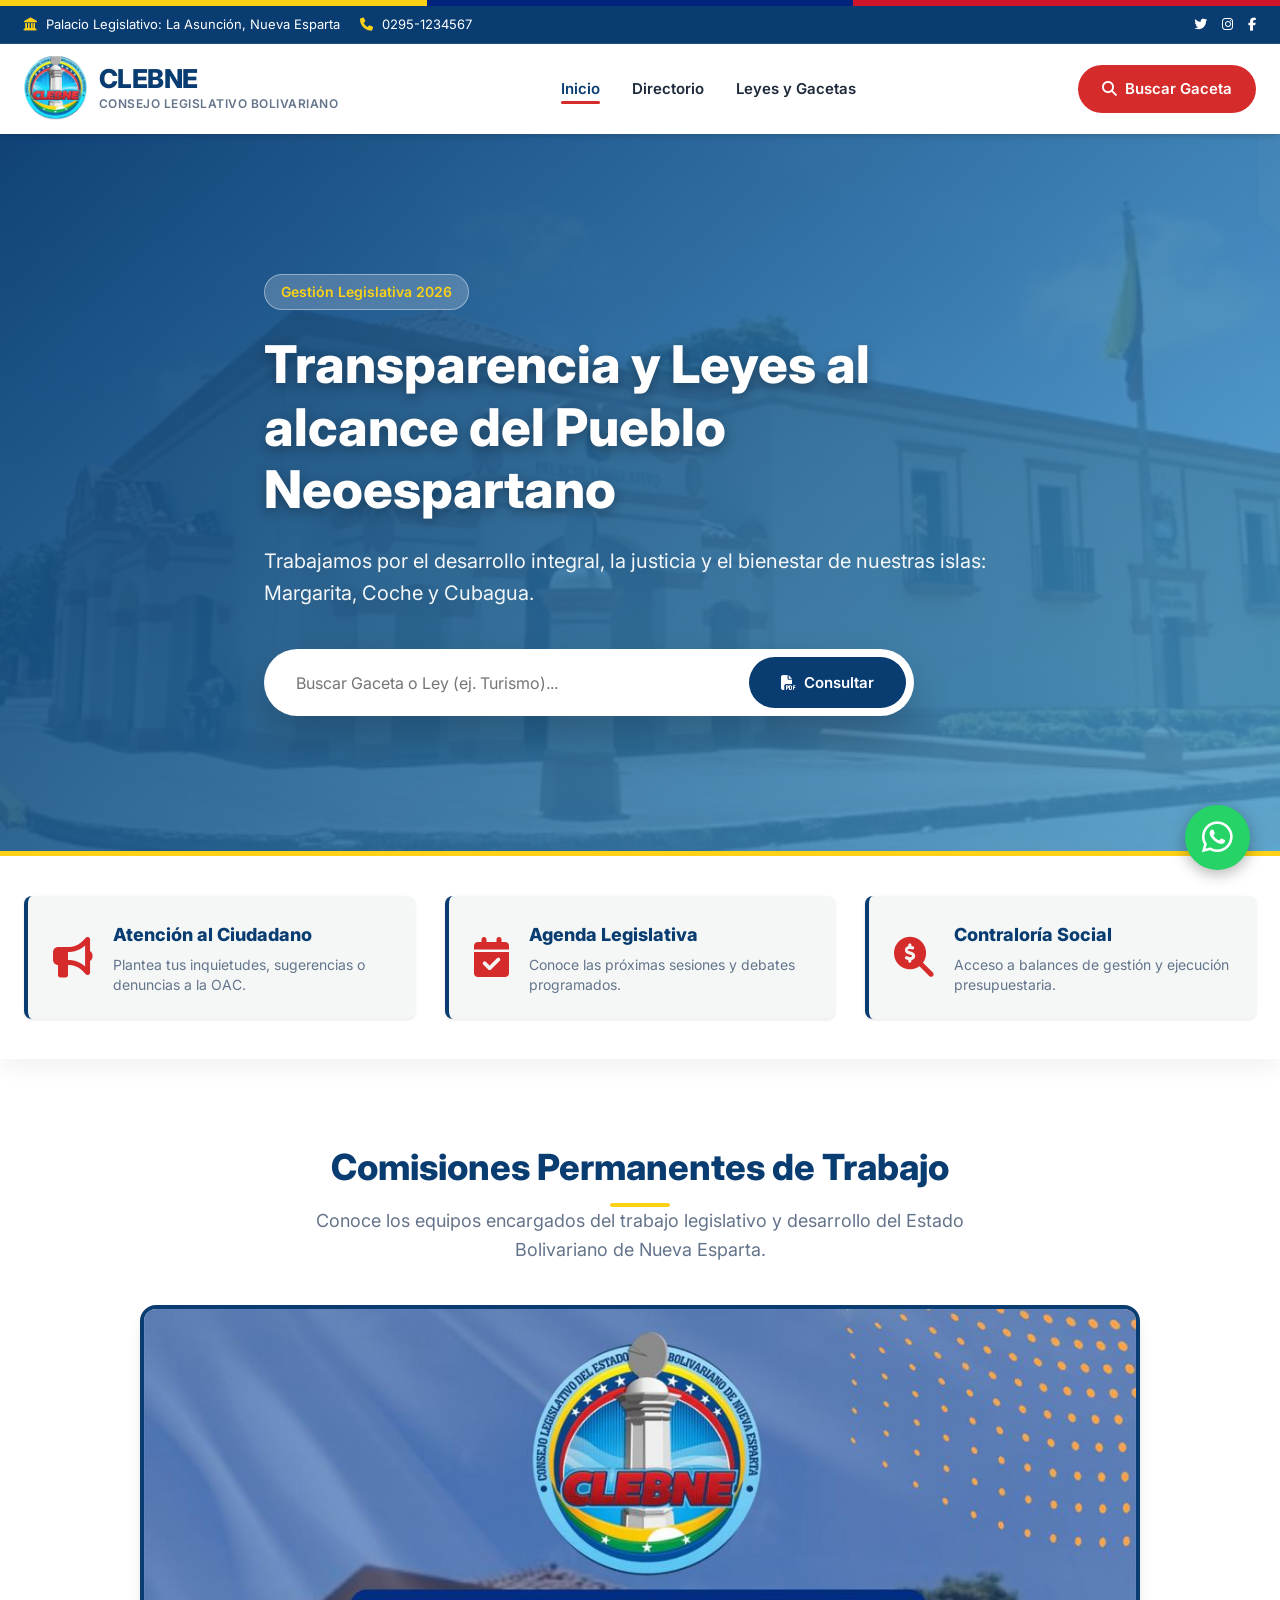
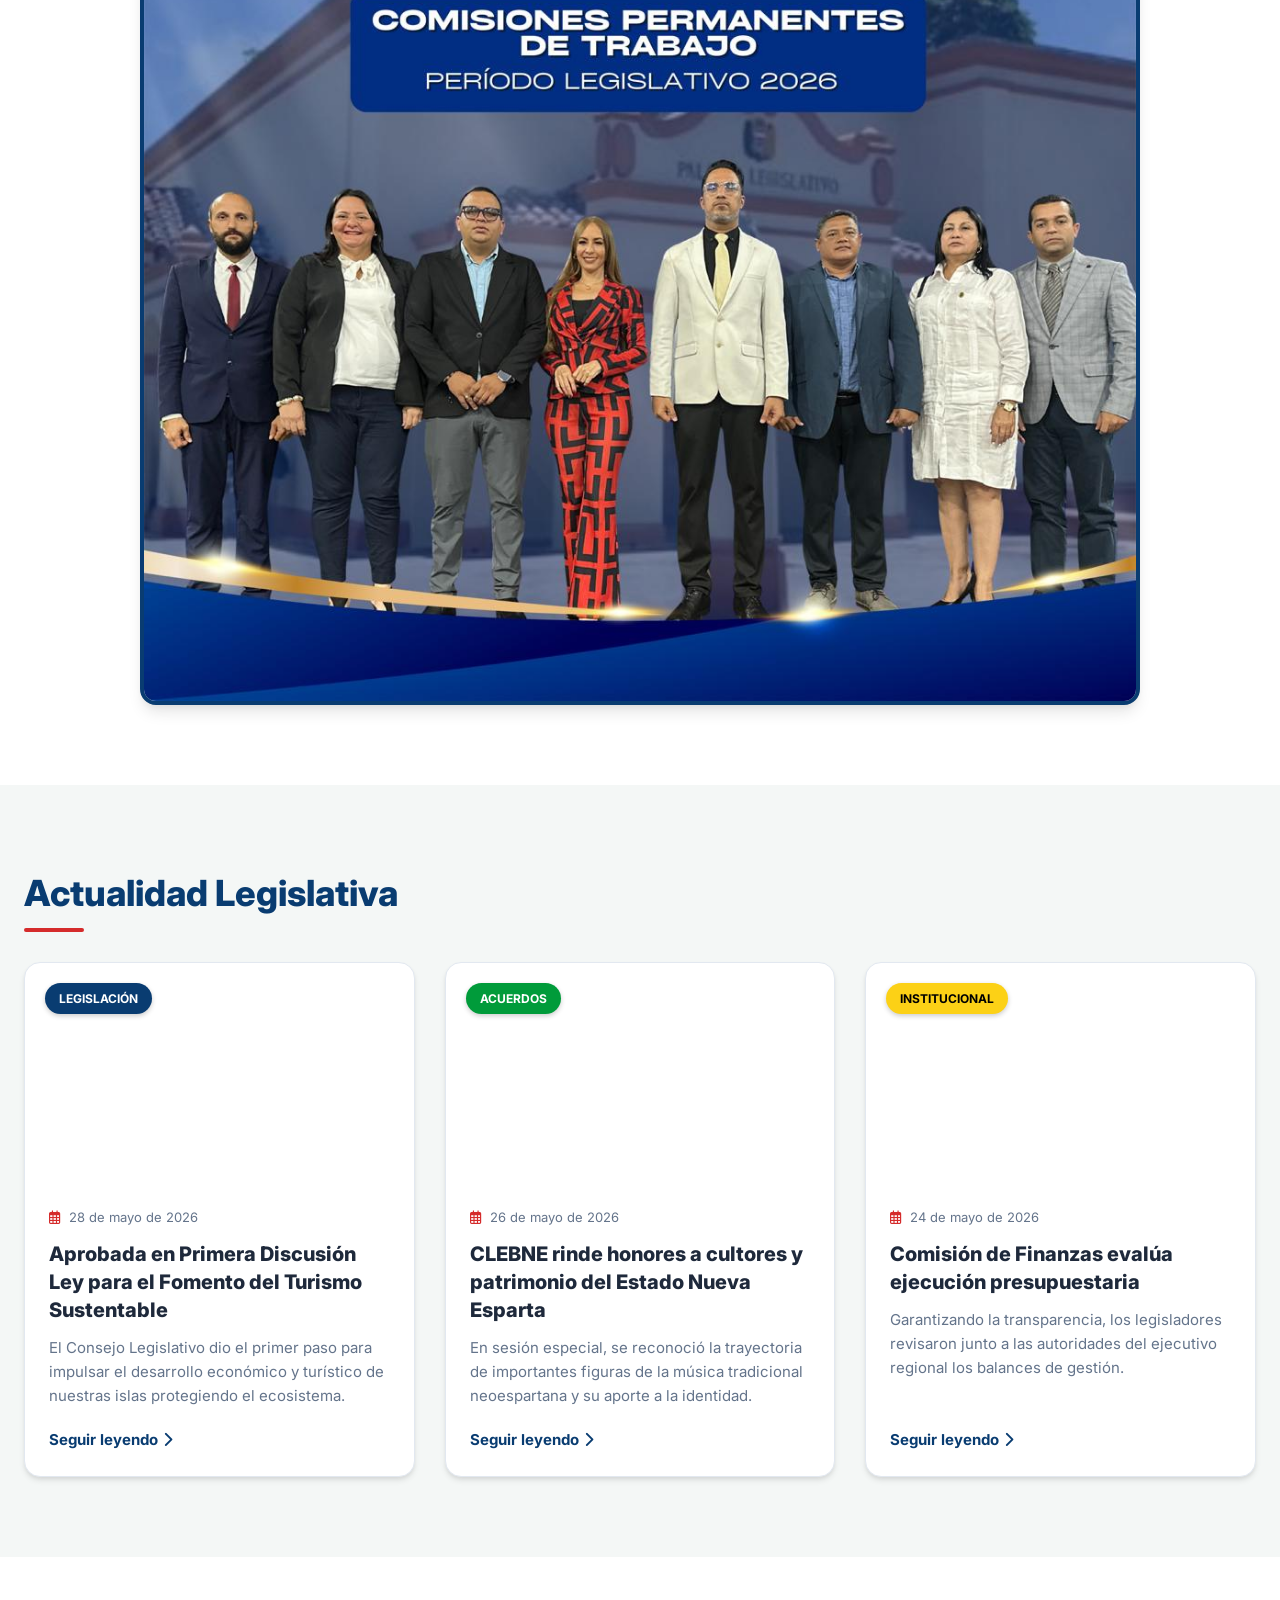
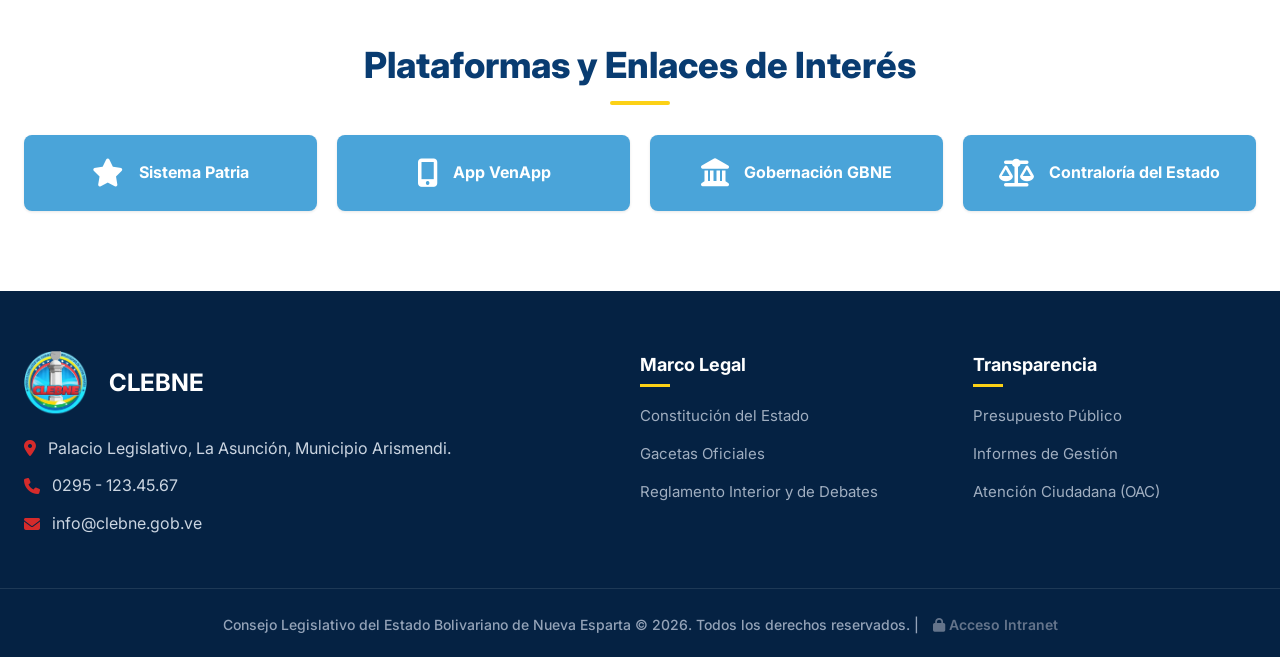
==== index.html @ ed2d4c7d "feat: add Vercel Analytics tracking script to all pages" ====
<!DOCTYPE html>
<html lang="es">
<head>
    <meta charset="UTF-8">
    <meta name="viewport" content="width=device-width, initial-scale=1.0">
    <title>CLEBNE - Inicio</title>
    <!-- Open Graph / WhatsApp Preview -->
    <meta property="og:type" content="website">
    <meta property="og:title" content="CLEBNE - Consejo Legislativo Bolivariano de Nueva Esparta">
    <meta property="og:description" content="Transparencia y Leyes al alcance del Pueblo Neoespartano. Trabajamos por el desarrollo integral, la justicia y el bienestar de nuestras islas.">
    <meta property="og:image" content="https://raw.githubusercontent.com/Fr4nc1scoar/propuesta-web-clebne/master/Clebne_2024.jpeg">
    <meta property="og:url" content="https://propuesta-web-clebne.vercel.app/">
    <link rel="stylesheet" href="styles.css">
    <link href="https://fonts.googleapis.com/css2?family=Inter:wght@300;400;500;600;700;800&display=swap" rel="stylesheet">
    <link rel="stylesheet" href="https://cdnjs.cloudflare.com/ajax/libs/font-awesome/6.4.0/css/all.min.css">
    
    <!-- Vercel Web Analytics -->
    <script>
        window.va = window.va || function () { (window.vaq = window.vaq || []).push(arguments); };
    </script>
    <script defer src="/_vercel/insights/script.js"></script>
</head>
<body>
    <!-- Franja Tricolor (Estilo Estatal) -->
    <div class="franja-patria">
        <div class="amarillo"></div>
        <div class="azul"></div>
        <div class="rojo"></div>
    </div>
    
    <!-- Top Bar -->
    <div class="top-bar">
        <div class="container top-bar-content">
            <div class="contact-info">
                <span><i class="fas fa-landmark"></i> Palacio Legislativo: La Asunción, Nueva Esparta</span>
                <span><i class="fas fa-phone"></i> 0295-1234567</span>
            </div>
            <div class="social-links">
                <a href="#"><i class="fab fa-twitter"></i></a>
                <a href="#"><i class="fab fa-instagram"></i></a>
                <a href="#"><i class="fab fa-facebook-f"></i></a>
            </div>
        </div>
    </div>

    <!-- Navbar -->
    <header class="navbar">
        <div class="container nav-container">
            <a href="index.html" class="logo">
                <!-- Se asume que guardaste el logo como logo.png en esta carpeta -->
                <img src="Logo.png" alt="Logo CLEBNE" class="logo-img" onerror="this.src='https://via.placeholder.com/65x65?text=Logo';">
                <div class="logo-text">
                    <span class="title">CLEBNE</span>
                    <span class="subtitle">Consejo Legislativo Bolivariano</span>
                </div>
            </a>
            <div class="menu-toggle" onclick="document.querySelector('.nav-links').classList.toggle('active')">
                <i class="fas fa-bars"></i>
            </div>
            <nav>
                <ul class="nav-links">
                    <li><a href="index.html" class="active">Inicio</a></li>
                    <li><a href="directorio.html">Directorio</a></li>
                    <li><a href="gacetas.html">Leyes y Gacetas</a></li>
                </ul>
            </nav>
            <a href="gacetas.html" class="btn btn-primary btn-nav"><i class="fas fa-search"></i> Buscar Gaceta</a>
        </div>
    </header>

    <main>
        <!-- Hero Section con la imagen de fondo -->
        <section class="hero" style="background-image: url('Clebne_2024.jpeg');">
            <div class="hero-overlay"></div>
            <div class="container hero-content">
                <span class="badge">Gestión Legislativa 2026</span>
                <h1>Transparencia y Leyes al alcance del Pueblo Neoespartano</h1>
                <p>Trabajamos por el desarrollo integral, la justicia y el bienestar de nuestras islas: Margarita, Coche y Cubagua.</p>
                <div class="search-box">
                    <input type="text" id="heroSearch" placeholder="Buscar Gaceta o Ley (ej. Turismo)..." onkeypress="if(event.key === 'Enter') document.getElementById('btnSearch').click();">
                    <button id="btnSearch" class="btn btn-search" onclick="window.location.href='gacetas.html?q=' + encodeURIComponent(document.getElementById('heroSearch').value);"><i class="fas fa-file-pdf"></i> Consultar</button>
                </div>
            </div>
        </section>

        <!-- Sección de Participación (Reemplazo de estadísticas) -->
        <section class="participacion-section">
            <div class="container participacion-grid">
                <a href="#" class="part-card">
                    <div class="part-icon"><i class="fas fa-bullhorn"></i></div>
                    <div class="part-info">
                        <h3>Atención al Ciudadano</h3>
                        <p>Plantea tus inquietudes, sugerencias o denuncias a la OAC.</p>
                    </div>
                </a>
                <a href="#" class="part-card">
                    <div class="part-icon"><i class="fas fa-calendar-check"></i></div>
                    <div class="part-info">
                        <h3>Agenda Legislativa</h3>
                        <p>Conoce las próximas sesiones y debates programados.</p>
                    </div>
                </a>
                <a href="#" class="part-card">
                    <div class="part-icon"><i class="fas fa-search-dollar"></i></div>
                    <div class="part-info">
                        <h3>Contraloría Social</h3>
                        <p>Acceso a balances de gestión y ejecución presupuestaria.</p>
                    </div>
                </a>
            </div>
        </section>

        <!-- Comisiones Permanentes -->
        <section class="comisiones-section">
            <div class="container">
                <div class="section-header center">
                    <h2 class="section-title">Comisiones Permanentes de Trabajo</h2>
                    <p class="section-subtitle">Conoce los equipos encargados del trabajo legislativo y desarrollo del Estado Bolivariano de Nueva Esparta.</p>
                </div>
                <div class="comisiones-image-container">
                    <img src="comisiones.jpg" alt="Comisiones Permanentes de Trabajo" class="comisiones-img" onerror="this.style.display='none'; this.parentElement.innerHTML='<div style=\'padding: 80px 20px; color: #64748b; font-weight: 600; font-size: 18px;\'><i class=\'fas fa-image fa-3x\' style=\'margin-bottom: 15px; color: #cbd5e1;\'></i><br>Por favor, guarda la imagen de las comisiones como \'comisiones.jpg\' en esta carpeta para que aparezca aquí.</div>';">
                </div>
            </div>
        </section>

        <!-- Últimas Noticias Section -->
        <section class="noticias-section">
            <div class="container">
                <div class="section-header">
                    <h2 class="section-title">Actualidad Legislativa</h2>
                </div>
                <div class="news-grid">
                    <article class="news-card">
                        <div class="news-img" style="background-image: url('https://images.unsplash.com/photo-1577495508048-b635879837f1?auto=format&fit=crop&w=600&q=80');">
                            <span class="news-category">Legislación</span>
                        </div>
                        <div class="news-content">
                            <div class="news-meta">
                                <span><i class="far fa-calendar-alt"></i> 28 de mayo de 2026</span>
                            </div>
                            <h3>Aprobada en Primera Discusión Ley para el Fomento del Turismo Sustentable</h3>
                            <p>El Consejo Legislativo dio el primer paso para impulsar el desarrollo económico y turístico de nuestras islas protegiendo el ecosistema.</p>
                            <a href="#" class="read-more">Seguir leyendo <i class="fas fa-chevron-right"></i></a>
                        </div>
                    </article>
                    <article class="news-card">
                        <div class="news-img" style="background-image: url('https://images.unsplash.com/photo-1521791136064-7986c2920216?auto=format&fit=crop&w=600&q=80');">
                            <span class="news-category" style="background-color: var(--accent-green);">Acuerdos</span>
                        </div>
                        <div class="news-content">
                            <div class="news-meta">
                                <span><i class="far fa-calendar-alt"></i> 26 de mayo de 2026</span>
                            </div>
                            <h3>CLEBNE rinde honores a cultores y patrimonio del Estado Nueva Esparta</h3>
                            <p>En sesión especial, se reconoció la trayectoria de importantes figuras de la música tradicional neoespartana y su aporte a la identidad.</p>
                            <a href="#" class="read-more">Seguir leyendo <i class="fas fa-chevron-right"></i></a>
                        </div>
                    </article>
                    <article class="news-card">
                        <div class="news-img" style="background-image: url('https://images.unsplash.com/photo-1555848962-6e79363ec58f?auto=format&fit=crop&w=600&q=80');">
                            <span class="news-category" style="background-color: var(--accent-yellow); color: #000;">Institucional</span>
                        </div>
                        <div class="news-content">
                            <div class="news-meta">
                                <span><i class="far fa-calendar-alt"></i> 24 de mayo de 2026</span>
                            </div>
                            <h3>Comisión de Finanzas evalúa ejecución presupuestaria</h3>
                            <p>Garantizando la transparencia, los legisladores revisaron junto a las autoridades del ejecutivo regional los balances de gestión.</p>
                            <a href="#" class="read-more">Seguir leyendo <i class="fas fa-chevron-right"></i></a>
                        </div>
                    </article>
                </div>
            </div>
        </section>

        <!-- Plataformas y Enlaces -->
        <section class="enlaces-section">
            <div class="container">
                <div class="section-header center">
                    <h2 class="section-title">Plataformas y Enlaces de Interés</h2>
                </div>
                <div class="enlaces-grid">
                    <a href="https://www.patria.org.ve/" target="_blank" class="enlace-card">
                        <i class="fas fa-star"></i>
                        <span>Sistema Patria</span>
                    </a>
                    <a href="https://venapp.com/" target="_blank" class="enlace-card">
                        <i class="fas fa-mobile-alt"></i>
                        <span>App VenApp</span>
                    </a>
                    <a href="https://www.gebne.org.ve/" target="_blank" class="enlace-card">
                        <i class="fas fa-landmark"></i>
                        <span>Gobernación GBNE</span>
                    </a>
                    <a href="#" class="enlace-card">
                        <i class="fas fa-balance-scale"></i>
                        <span>Contraloría del Estado</span>
                    </a>
                </div>
            </div>
        </section>
    </main>

    <footer>
        <div class="container footer-content">
            <div class="footer-info">
                <div class="logo footer-logo">
                    <img src="Logo.png" alt="Logo CLEBNE" class="logo-img" onerror="this.src='https://via.placeholder.com/60x60?text=Logo';">
                    <span class="logo-text" style="color: white; font-weight: bold; font-size: 24px; margin-left: 10px;">CLEBNE</span>
                </div>
                <div class="contact-details">
                    <p><i class="fas fa-map-marker-alt"></i> Palacio Legislativo, La Asunción, Municipio Arismendi.</p>
                    <p><i class="fas fa-phone"></i> 0295 - 123.45.67</p>
                    <p><i class="fas fa-envelope"></i> info@clebne.gob.ve</p>
                </div>
            </div>
            <div class="footer-links">
                <h4>Marco Legal</h4>
                <ul>
                    <li><a href="#">Constitución del Estado</a></li>
                    <li><a href="gacetas.html">Gacetas Oficiales</a></li>
                    <li><a href="#">Reglamento Interior y de Debates</a></li>
                </ul>
            </div>
            <div class="footer-links">
                <h4>Transparencia</h4>
                <ul>
                    <li><a href="#">Presupuesto Público</a></li>
                    <li><a href="#">Informes de Gestión</a></li>
                    <li><a href="#">Atención Ciudadana (OAC)</a></li>
                </ul>
            </div>
        </div>
        <div class="footer-bottom">
            <p>Consejo Legislativo del Estado Bolivariano de Nueva Esparta &copy; 2026. Todos los derechos reservados. | <a href="login.html" style="color: #64748b; font-weight: 600; margin-left: 10px; transition: 0.3s;"><i class="fas fa-lock"></i> Acceso Intranet</a></p>
        </div>
    </footer>

    <!-- Botón Flotante de Atención al Ciudadano -->
    <a href="#contacto" class="floating-btn" title="Atención al Ciudadano (WhatsApp)">
        <i class="fab fa-whatsapp"></i>
    </a>
</body>
</html>
---- styles.css ----
:root {
    --primary-blue: #093c71;
    --light-blue: #4aa4d9;
    --accent-red: #d52b2b;
    --accent-yellow: #fcd116;
    --accent-green: #009b3a;
    --white: #ffffff;
    --light-gray: #f4f7f6;
    --border-color: #e2e8f0;
    --dark-text: #1e293b;
    --muted-text: #64748b;
    --shadow-sm: 0 1px 3px rgba(0,0,0,0.1);
    --shadow-md: 0 4px 6px -1px rgba(0,0,0,0.1), 0 2px 4px -1px rgba(0,0,0,0.06);
    --shadow-lg: 0 10px 15px -3px rgba(0,0,0,0.1), 0 4px 6px -2px rgba(0,0,0,0.05);
    --radius-md: 8px;
    --radius-lg: 16px;
    --radius-full: 9999px;
}

* { margin: 0; padding: 0; box-sizing: border-box; font-family: 'Inter', sans-serif; }
body { background-color: var(--light-gray); color: var(--dark-text); line-height: 1.6; -webkit-font-smoothing: antialiased; }
a { text-decoration: none; color: inherit; }
.container { max-width: 1280px; margin: 0 auto; padding: 0 24px; }

/* Franja Patria */
.franja-patria { display: flex; height: 6px; width: 100%; }
.franja-patria .amarillo { flex: 1; background-color: var(--accent-yellow); }
.franja-patria .azul { flex: 1; background-color: #00247D; }
.franja-patria .rojo { flex: 1; background-color: #CF142B; }

/* Top Bar */
.top-bar { background-color: var(--primary-blue); color: var(--white); font-size: 13px; padding: 8px 0; border-bottom: 1px solid rgba(255,255,255,0.1); }
.top-bar-content { display: flex; justify-content: space-between; align-items: center; }
.contact-info { display: flex; gap: 20px; }
.contact-info i { color: var(--accent-yellow); margin-right: 5px; }
.social-links { display: flex; gap: 15px; }
.social-links a { color: var(--white); transition: color 0.3s; }
.social-links a:hover { color: var(--accent-yellow); }

/* Navbar */
.navbar { background-color: var(--white); box-shadow: var(--shadow-md); position: sticky; top: 0; z-index: 1000; }
.nav-container { display: flex; justify-content: space-between; align-items: center; height: 90px; }
.logo { display: flex; align-items: center; gap: 12px; }
.logo-img { height: 65px; width: auto; object-fit: contain; }
.logo-text { display: flex; flex-direction: column; justify-content: center; }
.logo-text .title { font-size: 26px; font-weight: 800; color: var(--primary-blue); letter-spacing: -0.5px; line-height: 1.1; }
.logo-text .subtitle { font-size: 12px; color: var(--muted-text); font-weight: 600; text-transform: uppercase; letter-spacing: 0.5px; }

.nav-links { display: flex; list-style: none; gap: 32px; }
.nav-links a { font-weight: 600; color: var(--dark-text); font-size: 15px; transition: all 0.3s; position: relative; }
.nav-links a::after { content: ''; position: absolute; bottom: -6px; left: 0; width: 0; height: 3px; background-color: var(--accent-red); transition: width 0.3s; border-radius: 2px; }
.nav-links a:hover, .nav-links a.active { color: var(--primary-blue); }
.nav-links a:hover::after, .nav-links a.active::after { width: 100%; }
.menu-toggle { display: none; font-size: 24px; color: var(--primary-blue); cursor: pointer; }

/* Buttons */
.btn { padding: 12px 24px; border: none; border-radius: var(--radius-full); font-weight: 600; cursor: pointer; transition: all 0.3s ease; display: inline-flex; align-items: center; gap: 8px; font-size: 15px; }
.btn:hover { transform: translateY(-2px); box-shadow: var(--shadow-md); }
.btn-primary { background-color: var(--accent-red); color: var(--white); }
.btn-primary:hover { background-color: #b92525; }
.w-100 { width: 100%; }
.mt-2 { margin-top: 10px; }
.mt-4 { margin-top: 25px; }

/* Hero Section */
.hero { position: relative; padding: 140px 0; color: var(--white); display: flex; align-items: center; min-height: 600px; background-size: cover; background-position: center; }
.hero-overlay { position: absolute; top: 0; left: 0; right: 0; bottom: 0; background: linear-gradient(135deg, rgba(9, 60, 113, 0.95) 0%, rgba(74, 164, 217, 0.8) 100%); z-index: 2; }
.hero-content { position: relative; z-index: 3; max-width: 800px; }
.badge { display: inline-block; background: rgba(255,255,255,0.2); backdrop-filter: blur(4px); border: 1px solid rgba(255,255,255,0.4); padding: 6px 16px; border-radius: var(--radius-full); font-size: 14px; font-weight: 600; margin-bottom: 24px; color: var(--accent-yellow); }
.hero h1 { font-size: 52px; font-weight: 800; margin-bottom: 24px; line-height: 1.2; text-shadow: 0 4px 12px rgba(0,0,0,0.3); }
.hero p { font-size: 20px; margin-bottom: 40px; opacity: 0.95; font-weight: 400; }

/* Search Box */
.search-box { display: flex; background: var(--white); border-radius: var(--radius-full); padding: 8px; box-shadow: 0 20px 40px rgba(0,0,0,0.2); max-width: 650px; }
.search-box input { flex: 1; border: none; padding: 0 24px; border-radius: var(--radius-full); font-size: 16px; outline: none; color: var(--dark-text); }
.btn-search { background-color: var(--primary-blue); color: var(--white); padding: 16px 32px; }

/* Section Headers */
.section-header { display: flex; justify-content: space-between; align-items: flex-end; margin-bottom: 40px; }
.section-header.center { flex-direction: column; align-items: center; text-align: center; }
.section-title { font-size: 36px; color: var(--primary-blue); font-weight: 800; position: relative; }
.section-subtitle { color: var(--muted-text); font-size: 18px; margin-top: 10px; max-width: 700px; }
.section-header:not(.center) .section-title::after { content: ''; position: absolute; bottom: -10px; left: 0; width: 60px; height: 4px; background-color: var(--accent-red); border-radius: 2px; }
.section-header.center .section-title::after { content: ''; position: absolute; bottom: -10px; left: 50%; transform: translateX(-50%); width: 60px; height: 4px; background-color: var(--accent-yellow); border-radius: 2px; }

/* Comisiones Section */
.comisiones-section { padding: 80px 0; background-color: var(--white); }
.comisiones-image-container { max-width: 1000px; margin: 40px auto 0; text-align: center; border-radius: var(--radius-lg); overflow: hidden; box-shadow: var(--shadow-lg); border: 4px solid var(--primary-blue); background: var(--light-gray); min-height: 250px; display: flex; align-items: center; justify-content: center; }
.comisiones-img { width: 100%; height: auto; display: block; object-fit: cover; }

/* Noticias Section */
.noticias-section { padding: 80px 0; background-color: var(--light-gray); }
.btn-link { color: var(--accent-red); font-weight: 700; display: inline-flex; align-items: center; gap: 8px; }
.btn-link:hover { gap: 12px; }
.news-grid { display: grid; grid-template-columns: repeat(3, 1fr); gap: 30px; }
.news-card { background: var(--white); border-radius: var(--radius-lg); overflow: hidden; box-shadow: var(--shadow-md); transition: transform 0.3s, box-shadow 0.3s; border: 1px solid var(--border-color); display: flex; flex-direction: column; }
.news-card:hover { transform: translateY(-8px); box-shadow: var(--shadow-lg); border-bottom: 4px solid var(--primary-blue); }
.news-img { height: 220px; background-size: cover; background-position: center; position: relative; width: 100%; }
.news-category { position: absolute; top: 20px; left: 20px; background-color: var(--primary-blue); color: var(--white); padding: 6px 14px; border-radius: var(--radius-full); font-size: 12px; font-weight: 700; text-transform: uppercase; box-shadow: 0 2px 5px rgba(0,0,0,0.2); }
.news-content { padding: 24px; flex: 1; display: flex; flex-direction: column; }
.news-meta { font-size: 13px; color: var(--muted-text); margin-bottom: 12px; }
.news-meta i { margin-right: 5px; color: var(--accent-red); }
.news-card h3 { font-size: 20px; color: var(--dark-text); margin-bottom: 12px; line-height: 1.4; font-weight: 800; }
.news-card p { color: var(--muted-text); margin-bottom: 20px; font-size: 15px; display: -webkit-box; -webkit-line-clamp: 3; -webkit-box-orient: vertical; overflow: hidden; flex: 1; }
.read-more { color: var(--primary-blue); font-weight: 700; font-size: 15px; display: inline-flex; align-items: center; gap: 5px; transition: gap 0.3s; }
.read-more:hover { gap: 10px; color: var(--accent-red); }

/* Page Header (Subpages) */
.page-header { background-color: var(--primary-blue); color: var(--white); padding: 60px 0; text-align: center; background-image: url('https://www.transparenttextures.com/patterns/cubes.png'); }
.page-header h1 { font-size: 42px; font-weight: 800; margin-bottom: 10px; color: var(--accent-yellow); }
.page-header p { font-size: 18px; opacity: 0.9; }

/* Directorio Section */
.directorio-section { padding: 80px 0; background-color: var(--light-gray); }
.directorio-grid { display: grid; grid-template-columns: repeat(auto-fill, minmax(280px, 1fr)); gap: 30px; }
.legislador-card { background: var(--white); border-radius: var(--radius-lg); overflow: hidden; box-shadow: var(--shadow-md); text-align: center; transition: 0.3s; border: 1px solid var(--border-color); border-top: 5px solid var(--primary-blue); }
.legislador-card:hover { transform: translateY(-5px); border-top-color: var(--accent-red); box-shadow: var(--shadow-lg); }
.avatar-placeholder { height: 180px; background-color: #e2e8f0; display: flex; align-items: center; justify-content: center; font-size: 80px; color: #94a3b8; }
.legislador-info { padding: 25px 20px; }
.legislador-info h3 { font-size: 18px; color: var(--primary-blue); margin-bottom: 8px; font-weight: 800; line-height: 1.3; min-height: 46px; }
.legislador-info .role { font-weight: 700; color: var(--accent-red); font-size: 14px; margin-bottom: 10px; text-transform: uppercase; }
.legislador-info .comision { font-size: 13px; color: var(--muted-text); background: #f1f5f9; padding: 5px 10px; border-radius: 20px; display: inline-block; }

/* Gacetas Layout */
.gacetas-section { padding: 80px 0; }
.gacetas-layout { display: grid; grid-template-columns: 300px 1fr; gap: 30px; }
.sidebar-box { background: var(--white); padding: 24px; border-radius: var(--radius-lg); box-shadow: var(--shadow-md); border: 1px solid var(--border-color); }
.sidebar-box h3 { color: var(--primary-blue); font-size: 18px; margin-bottom: 15px; padding-bottom: 10px; border-bottom: 2px solid var(--light-gray); }
.search-box-small input { width: 100%; padding: 12px 15px; border: 1px solid var(--border-color); border-radius: var(--radius-md); font-size: 14px; outline: none; margin-bottom: 10px;}
.doc-list { list-style: none; }
.doc-list li { margin-bottom: 10px; }
.doc-list a { display: flex; align-items: center; gap: 10px; padding: 12px; border-radius: var(--radius-md); background: var(--light-gray); color: var(--dark-text); font-size: 14px; font-weight: 500; transition: 0.2s; }
.doc-list a i { color: var(--accent-red); font-size: 18px; }
.doc-list a:hover, .doc-list a.active-doc { background: var(--primary-blue); color: var(--white); }
.doc-list a:hover i, .doc-list a.active-doc i { color: var(--white); }
.gacetas-viewer { background: var(--white); border-radius: var(--radius-lg); box-shadow: var(--shadow-md); overflow: hidden; height: 800px; border: 1px solid var(--border-color); }
.pdf-iframe { width: 100%; height: 100%; border: none; }

/* Enlaces Section */
.enlaces-section { padding: 80px 0; background-color: var(--white); }
.enlaces-grid { display: grid; grid-template-columns: repeat(4, 1fr); gap: 20px; margin-top: 40px; }
.enlace-card { background: var(--light-blue); color: var(--white); padding: 24px; border-radius: var(--radius-md); display: flex; align-items: center; justify-content: center; gap: 15px; font-weight: 700; font-size: 16px; transition: all 0.3s; box-shadow: var(--shadow-sm); }
.enlace-card i { font-size: 28px; }
.enlace-card:hover { background: var(--primary-blue); transform: translateY(-5px); box-shadow: var(--shadow-md); }

/* Participacion Section */
.participacion-section { background-color: var(--white); padding: 40px 0; margin-top: -5px; box-shadow: 0 10px 20px rgba(0,0,0,0.05); position: relative; z-index: 10; border-top: 5px solid var(--accent-yellow); }
.participacion-grid { display: grid; grid-template-columns: repeat(3, 1fr); gap: 30px; }
.part-card { display: flex; align-items: center; gap: 20px; background: var(--light-gray); padding: 25px; border-radius: var(--radius-md); border-left: 4px solid var(--primary-blue); transition: all 0.3s ease; box-shadow: var(--shadow-sm); }
.part-card:hover { transform: translateX(10px); background: var(--primary-blue); color: var(--white); box-shadow: var(--shadow-md); border-left-color: var(--accent-yellow); }
.part-icon { font-size: 40px; color: var(--accent-red); transition: color 0.3s; }
.part-card:hover .part-icon { color: var(--accent-yellow); }
.part-info h3 { font-size: 18px; font-weight: 800; margin-bottom: 5px; color: var(--primary-blue); transition: color 0.3s;}
.part-card:hover .part-info h3 { color: var(--white); }
.part-info p { font-size: 14px; color: var(--muted-text); transition: color 0.3s; line-height: 1.4; }
.part-card:hover .part-info p { color: rgba(255,255,255,0.8); }
@media (max-width: 992px) { .participacion-grid { grid-template-columns: 1fr; } }

/* Floating WhatsApp Btn */
.floating-btn { position: fixed; bottom: 30px; right: 30px; width: 65px; height: 65px; background-color: #25d366; color: white; border-radius: 50%; display: flex; justify-content: center; align-items: center; font-size: 35px; box-shadow: 0 4px 15px rgba(0,0,0,0.3); z-index: 1000; transition: transform 0.3s; }
.floating-btn:hover { transform: scale(1.1); color: white; box-shadow: 0 6px 20px rgba(0,0,0,0.4); }

/* Footer */
footer { background-color: #052243; color: var(--white); padding: 60px 0 20px; margin-top: auto; }
.footer-content { display: grid; grid-template-columns: 2fr 1fr 1fr; gap: 50px; margin-bottom: 40px; }
.footer-logo { margin-bottom: 20px; }
.contact-details p { color: #cbd5e1; margin-bottom: 12px; display: flex; align-items: center; gap: 12px; }
.contact-details i { color: var(--accent-red); }
.footer-links h4 { font-size: 18px; margin-bottom: 24px; color: var(--white); position: relative; font-weight: 700; }
.footer-links h4::after { content: ''; position: absolute; bottom: -8px; left: 0; width: 30px; height: 3px; background-color: var(--accent-yellow); }
.footer-links ul { list-style: none; }
.footer-links ul li { margin-bottom: 12px; }
.footer-links ul li a { color: #a0aec0; font-size: 15px; transition: 0.3s; }
.footer-links ul li a:hover { color: var(--white); padding-left: 8px; }
.footer-bottom { text-align: center; padding-top: 25px; border-top: 1px solid rgba(255,255,255,0.1); font-size: 14px; color: #94a3b8; font-weight: 500; }

@media (max-width: 992px) { 
    .news-grid { grid-template-columns: repeat(2, 1fr); }
    .directorio-grid { grid-template-columns: repeat(2, 1fr); }
    .enlaces-grid { grid-template-columns: repeat(2, 1fr); }
    .footer-content { grid-template-columns: 1fr; gap: 30px; }
    .gacetas-layout { grid-template-columns: 1fr; } 
    .gacetas-viewer { height: 500px; }
}
@media (max-width: 768px) {
    .menu-toggle { display: block; }
    .nav-links { 
        display: none; 
        position: absolute; 
        top: 90px; 
        left: 0; 
        width: 100%; 
        background: var(--white); 
        flex-direction: column; 
        padding: 20px; 
        box-shadow: var(--shadow-md); 
        gap: 15px; 
        text-align: center;
    }
    .nav-links.active { display: flex; }
    .btn-nav { display: none; }
    .hero h1 { font-size: 32px; }
    .hero p { font-size: 16px; }
    .search-box { flex-direction: column; background: transparent; box-shadow: none; padding: 0;}
    .search-box input { padding: 15px 24px; margin-bottom: 10px; border-radius: var(--radius-full); width: 100%; box-shadow: 0 4px 10px rgba(0,0,0,0.1); }
    .btn-search { border-radius: var(--radius-full); width: 100%; justify-content: center; }
    .logo-img { height: 50px; }
    .logo-text .title { font-size: 20px; }
    .news-grid, .directorio-grid, .enlaces-grid { grid-template-columns: 1fr; }
    .top-bar { display: none; }
}
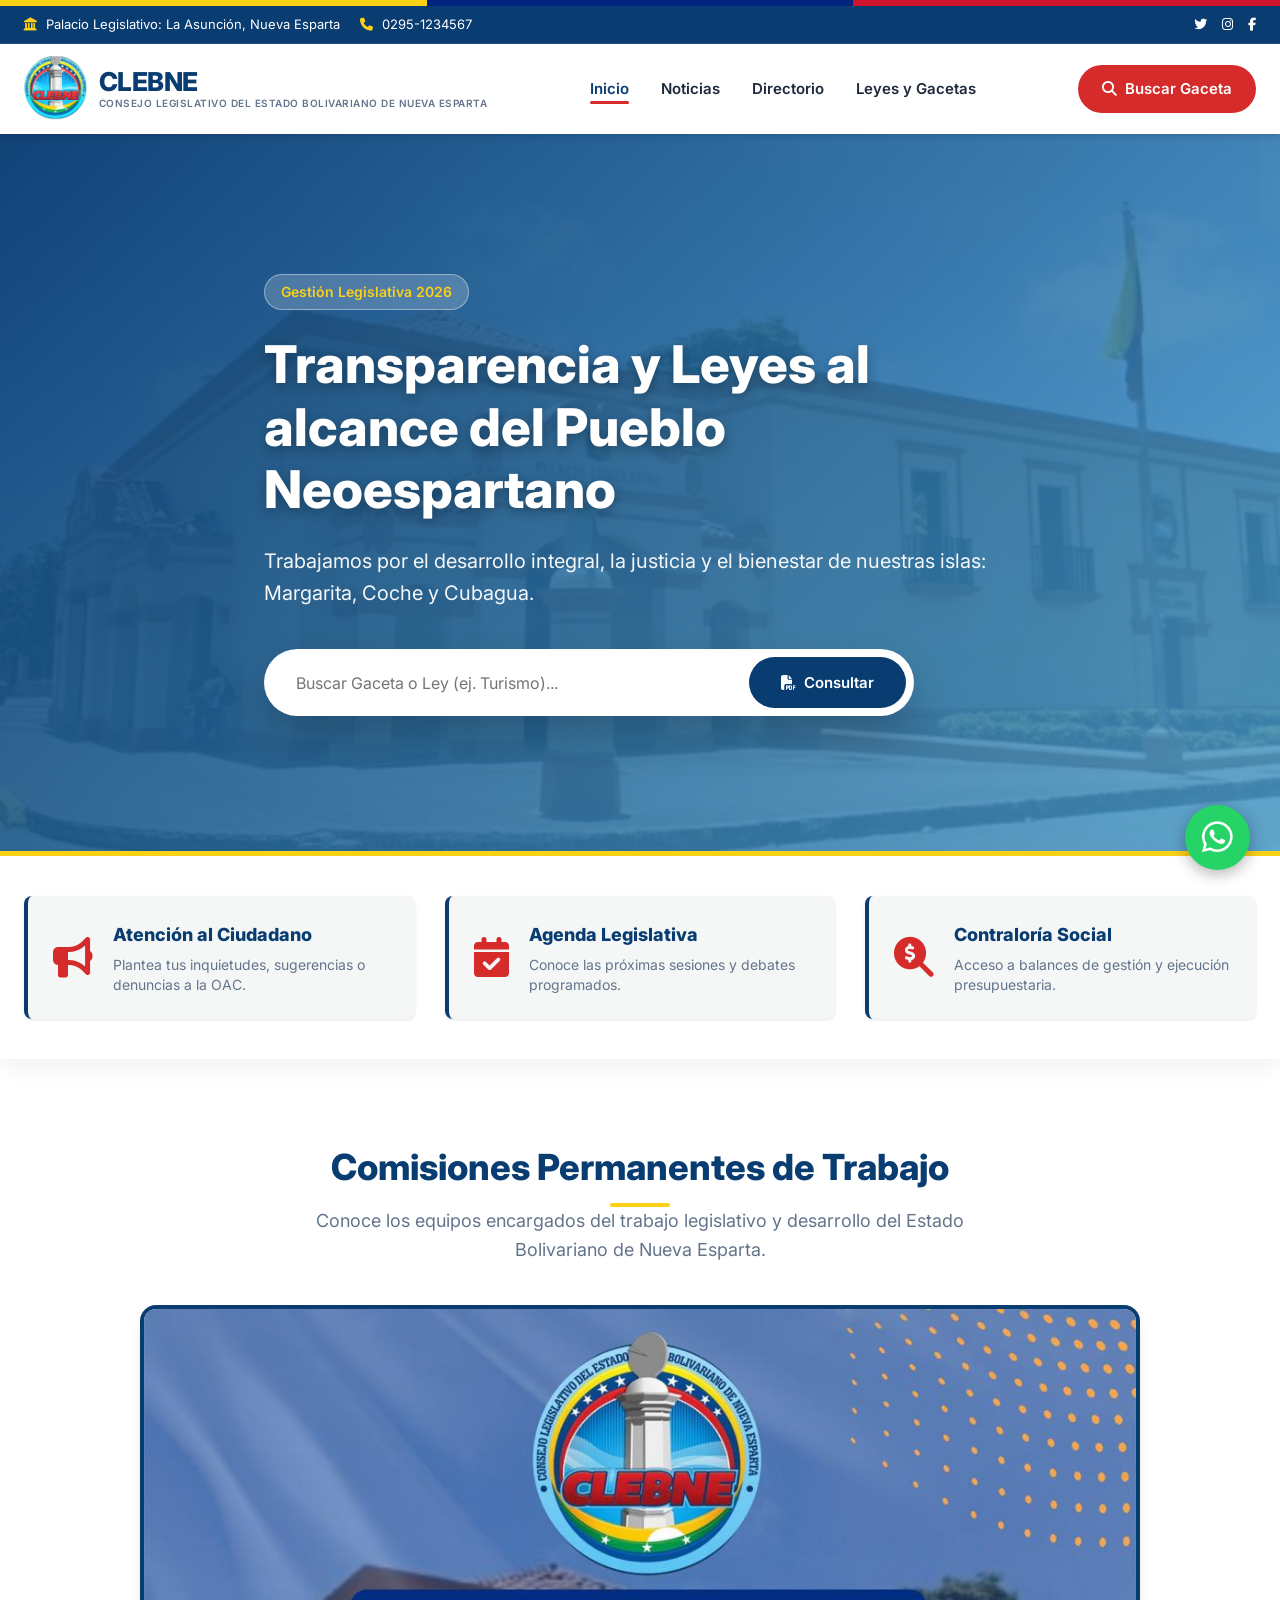
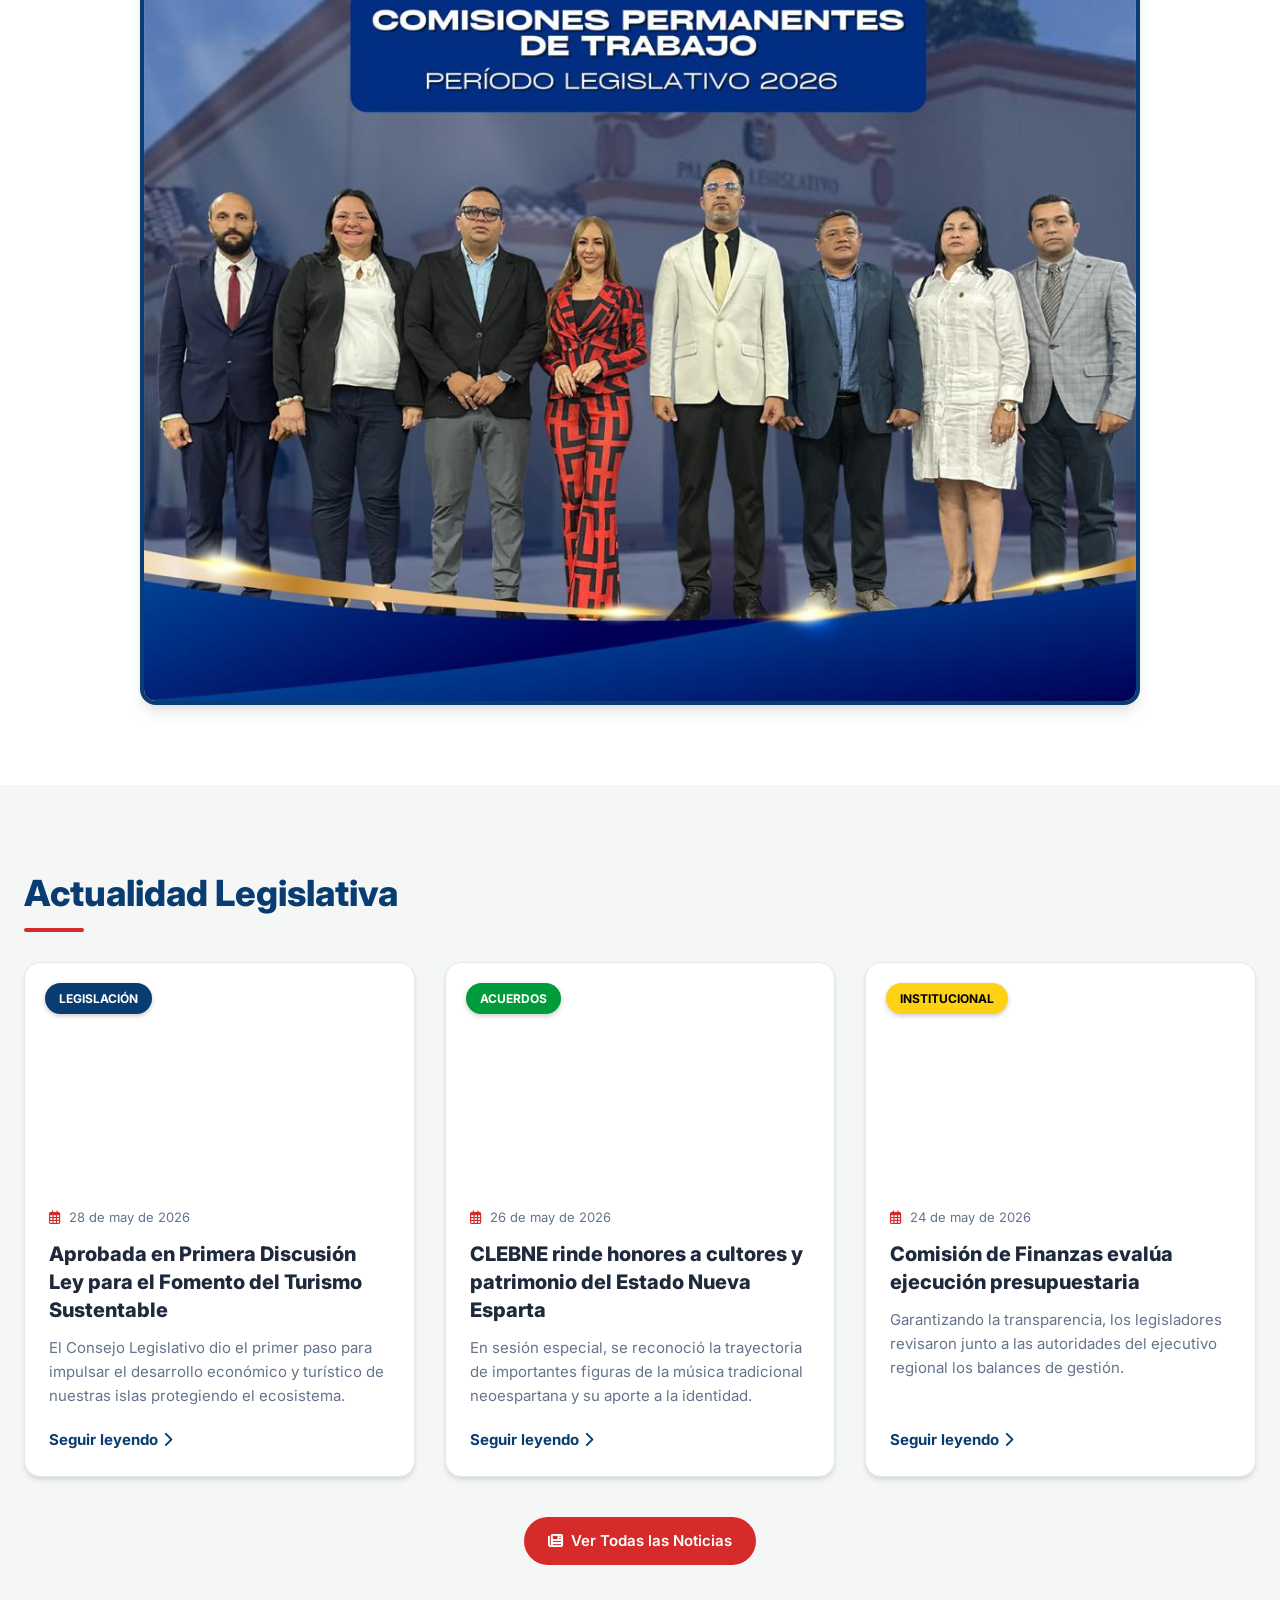
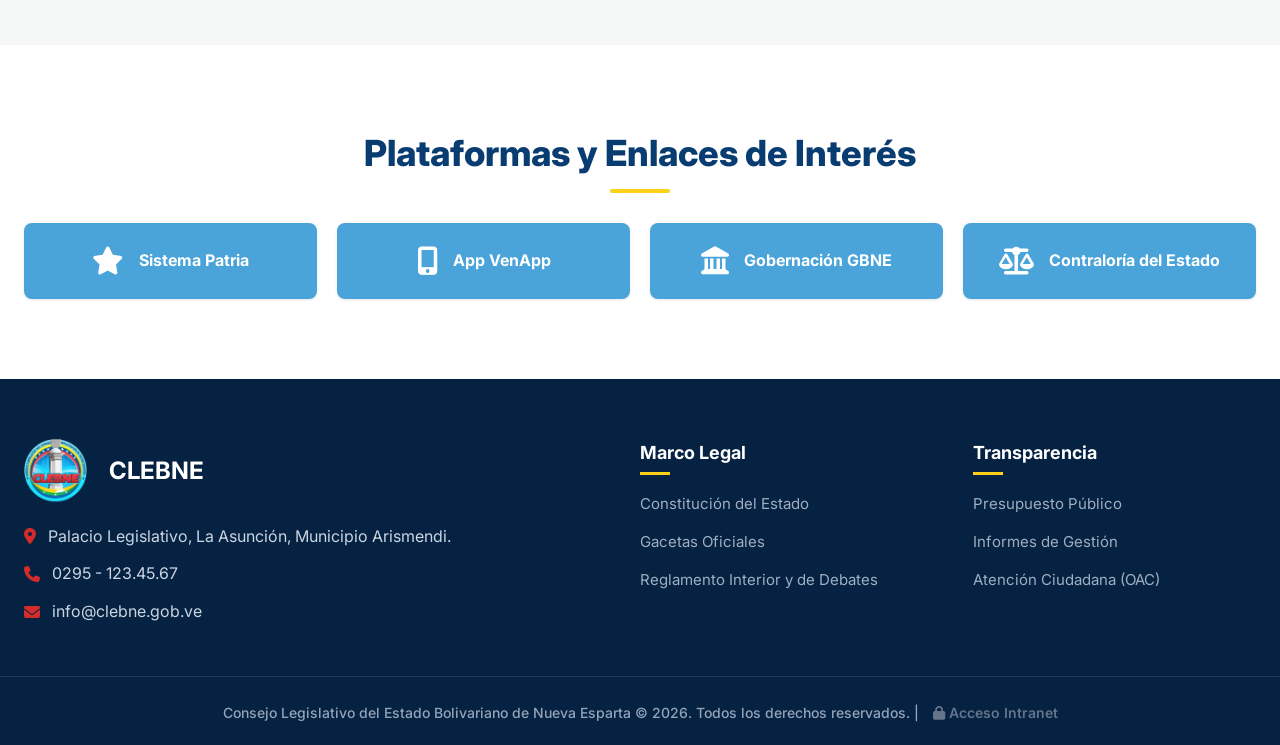
==== commit 83f1c783: "Mejoras de interactividad, visor de noticias, carga de fotos en directorio y correccion de logos" ====
--- a/index.html
+++ b/index.html
@@ -51,7 +51,7 @@
                 <img src="Logo.png" alt="Logo CLEBNE" class="logo-img" onerror="this.src='https://via.placeholder.com/65x65?text=Logo';">
                 <div class="logo-text">
                     <span class="title">CLEBNE</span>
-                    <span class="subtitle">Consejo Legislativo Bolivariano</span>
+                    <span class="subtitle">Consejo Legislativo del Estado Bolivariano de Nueva Esparta</span>
                 </div>
             </a>
             <div class="menu-toggle" onclick="document.querySelector('.nav-links').classList.toggle('active')">
@@ -60,6 +60,7 @@
             <nav>
                 <ul class="nav-links">
                     <li><a href="index.html" class="active">Inicio</a></li>
+                    <li><a href="noticias.html">Noticias</a></li>
                     <li><a href="directorio.html">Directorio</a></li>
                     <li><a href="gacetas.html">Leyes y Gacetas</a></li>
                 </ul>
@@ -130,46 +131,94 @@
                     <h2 class="section-title">Actualidad Legislativa</h2>
                 </div>
                 <div class="news-grid">
-                    <article class="news-card">
-                        <div class="news-img" style="background-image: url('https://images.unsplash.com/photo-1577495508048-b635879837f1?auto=format&fit=crop&w=600&q=80');">
-                            <span class="news-category">Legislación</span>
+                    <!-- Las noticias se cargan dinámicamente con JavaScript -->
+                </div>
+                <div class="center-btn" style="text-align: center; margin-top: 40px;">
+                    <a href="noticias.html" class="btn btn-primary"><i class="fas fa-newspaper"></i> Ver Todas las Noticias</a>
+                </div>
+
+    <script>
+        // Noticias por defecto si no hay nada en localStorage
+        const defaultNews = [
+            {
+                id: "def-1",
+                title: "Aprobada en Primera Discusión Ley para el Fomento del Turismo Sustentable",
+                category: "Legislación",
+                date: "2026-05-28",
+                image: "https://images.unsplash.com/photo-1577495508048-b635879837f1?auto=format&fit=crop&w=600&q=80",
+                content: "El Consejo Legislativo dio el primer paso para impulsar el desarrollo económico y turístico de nuestras islas protegiendo el ecosistema."
+            },
+            {
+                id: "def-2",
+                title: "CLEBNE rinde honores a cultores y patrimonio del Estado Nueva Esparta",
+                category: "Acuerdos",
+                date: "2026-05-26",
+                image: "https://images.unsplash.com/photo-1521791136064-7986c2920216?auto=format&fit=crop&w=600&q=80",
+                content: "En sesión especial, se reconoció la trayectoria de importantes figuras de la música tradicional neoespartana y su aporte a la identidad."
+            },
+            {
+                id: "def-3",
+                title: "Comisión de Finanzas evalúa ejecución presupuestaria",
+                category: "Institucional",
+                date: "2026-05-24",
+                image: "https://images.unsplash.com/photo-1555848962-6e79363ec58f?auto=format&fit=crop&w=600&q=80",
+                content: "Garantizando la transparencia, los legisladores revisaron junto a las autoridades del ejecutivo regional los balances de gestión."
+            }
+        ];
+
+        // Inicializar localStorage si no existe
+        if (!localStorage.getItem('clebne_news')) {
+            localStorage.setItem('clebne_news', JSON.stringify(defaultNews));
+        }
+
+        // Renderizar las noticias
+        function renderNews() {
+            const newsGrid = document.querySelector('.news-grid');
+            if (!newsGrid) return;
+            
+            const newsList = JSON.parse(localStorage.getItem('clebne_news')) || defaultNews;
+            newsGrid.innerHTML = '';
+            
+            // Mostrar las últimas 3 noticias
+            const latestNews = newsList.slice(0, 3);
+            
+            latestNews.forEach(item => {
+                const article = document.createElement('article');
+                article.className = 'news-card';
+                
+                // Formatear fecha
+                const fechaParts = item.date.split('-');
+                let fechaFormateada = item.date;
+                if (fechaParts.length === 3) {
+                    const meses = ['ene', 'feb', 'mar', 'abr', 'may', 'jun', 'jul', 'ago', 'sep', 'oct', 'nov', 'dic'];
+                    fechaFormateada = `${fechaParts[2]} de ${meses[parseInt(fechaParts[1]) - 1]} de ${fechaParts[0]}`;
+                }
+                
+                let categoryColor = 'var(--primary-blue)';
+                if (item.category === 'Acuerdos') categoryColor = 'var(--accent-green)';
+                if (item.category === 'Institucional') categoryColor = 'var(--accent-yellow)';
+                const categoryTextColor = item.category === 'Institucional' ? '#000' : '#fff';
+                
+                article.innerHTML = `
+                    <div class="news-img" style="background-image: url('${item.image}');">
+                        <span class="news-category" style="background-color: ${categoryColor}; color: ${categoryTextColor};">${item.category}</span>
+                    </div>
+                    <div class="news-content">
+                        <div class="news-meta">
+                            <span><i class="far fa-calendar-alt"></i> ${fechaFormateada}</span>
                         </div>
-                        <div class="news-content">
-                            <div class="news-meta">
-                                <span><i class="far fa-calendar-alt"></i> 28 de mayo de 2026</span>
-                            </div>
-                            <h3>Aprobada en Primera Discusión Ley para el Fomento del Turismo Sustentable</h3>
-                            <p>El Consejo Legislativo dio el primer paso para impulsar el desarrollo económico y turístico de nuestras islas protegiendo el ecosistema.</p>
-                            <a href="#" class="read-more">Seguir leyendo <i class="fas fa-chevron-right"></i></a>
-                        </div>
-                    </article>
-                    <article class="news-card">
-                        <div class="news-img" style="background-image: url('https://images.unsplash.com/photo-1521791136064-7986c2920216?auto=format&fit=crop&w=600&q=80');">
-                            <span class="news-category" style="background-color: var(--accent-green);">Acuerdos</span>
-                        </div>
-                        <div class="news-content">
-                            <div class="news-meta">
-                                <span><i class="far fa-calendar-alt"></i> 26 de mayo de 2026</span>
-                            </div>
-                            <h3>CLEBNE rinde honores a cultores y patrimonio del Estado Nueva Esparta</h3>
-                            <p>En sesión especial, se reconoció la trayectoria de importantes figuras de la música tradicional neoespartana y su aporte a la identidad.</p>
-                            <a href="#" class="read-more">Seguir leyendo <i class="fas fa-chevron-right"></i></a>
-                        </div>
-                    </article>
-                    <article class="news-card">
-                        <div class="news-img" style="background-image: url('https://images.unsplash.com/photo-1555848962-6e79363ec58f?auto=format&fit=crop&w=600&q=80');">
-                            <span class="news-category" style="background-color: var(--accent-yellow); color: #000;">Institucional</span>
-                        </div>
-                        <div class="news-content">
-                            <div class="news-meta">
-                                <span><i class="far fa-calendar-alt"></i> 24 de mayo de 2026</span>
-                            </div>
-                            <h3>Comisión de Finanzas evalúa ejecución presupuestaria</h3>
-                            <p>Garantizando la transparencia, los legisladores revisaron junto a las autoridades del ejecutivo regional los balances de gestión.</p>
-                            <a href="#" class="read-more">Seguir leyendo <i class="fas fa-chevron-right"></i></a>
-                        </div>
-                    </article>
-                </div>
+                        <h3>${item.title}</h3>
+                        <p>${item.content}</p>
+                        <a href="noticia.html?id=${item.id}" class="read-more">Seguir leyendo <i class="fas fa-chevron-right"></i></a>
+                    </div>
+                `;
+                newsGrid.appendChild(article);
+            });
+        }
+
+        // Ejecutar al cargar la página
+        window.addEventListener('DOMContentLoaded', renderNews);
+    </script>
             </div>
         </section>
 
--- a/styles.css
+++ b/styles.css
@@ -44,7 +44,7 @@
 .logo-img { height: 65px; width: auto; object-fit: contain; }
 .logo-text { display: flex; flex-direction: column; justify-content: center; }
 .logo-text .title { font-size: 26px; font-weight: 800; color: var(--primary-blue); letter-spacing: -0.5px; line-height: 1.1; }
-.logo-text .subtitle { font-size: 12px; color: var(--muted-text); font-weight: 600; text-transform: uppercase; letter-spacing: 0.5px; }
+.logo-text .subtitle { font-size: 10px; color: var(--muted-text); font-weight: 600; text-transform: uppercase; letter-spacing: 0.5px; line-height: 1.3; }
 
 .nav-links { display: flex; list-style: none; gap: 32px; }
 .nav-links a { font-weight: 600; color: var(--dark-text); font-size: 15px; transition: all 0.3s; position: relative; }
@@ -116,6 +116,8 @@
 .legislador-card { background: var(--white); border-radius: var(--radius-lg); overflow: hidden; box-shadow: var(--shadow-md); text-align: center; transition: 0.3s; border: 1px solid var(--border-color); border-top: 5px solid var(--primary-blue); }
 .legislador-card:hover { transform: translateY(-5px); border-top-color: var(--accent-red); box-shadow: var(--shadow-lg); }
 .avatar-placeholder { height: 180px; background-color: #e2e8f0; display: flex; align-items: center; justify-content: center; font-size: 80px; color: #94a3b8; }
+.avatar-container { height: 180px; background-color: #e2e8f0; overflow: hidden; display: flex; align-items: center; justify-content: center; }
+.director-img { width: 100%; height: 100%; object-fit: cover; }
 .legislador-info { padding: 25px 20px; }
 .legislador-info h3 { font-size: 18px; color: var(--primary-blue); margin-bottom: 8px; font-weight: 800; line-height: 1.3; min-height: 46px; }
 .legislador-info .role { font-weight: 700; color: var(--accent-red); font-size: 14px; margin-bottom: 10px; text-transform: uppercase; }
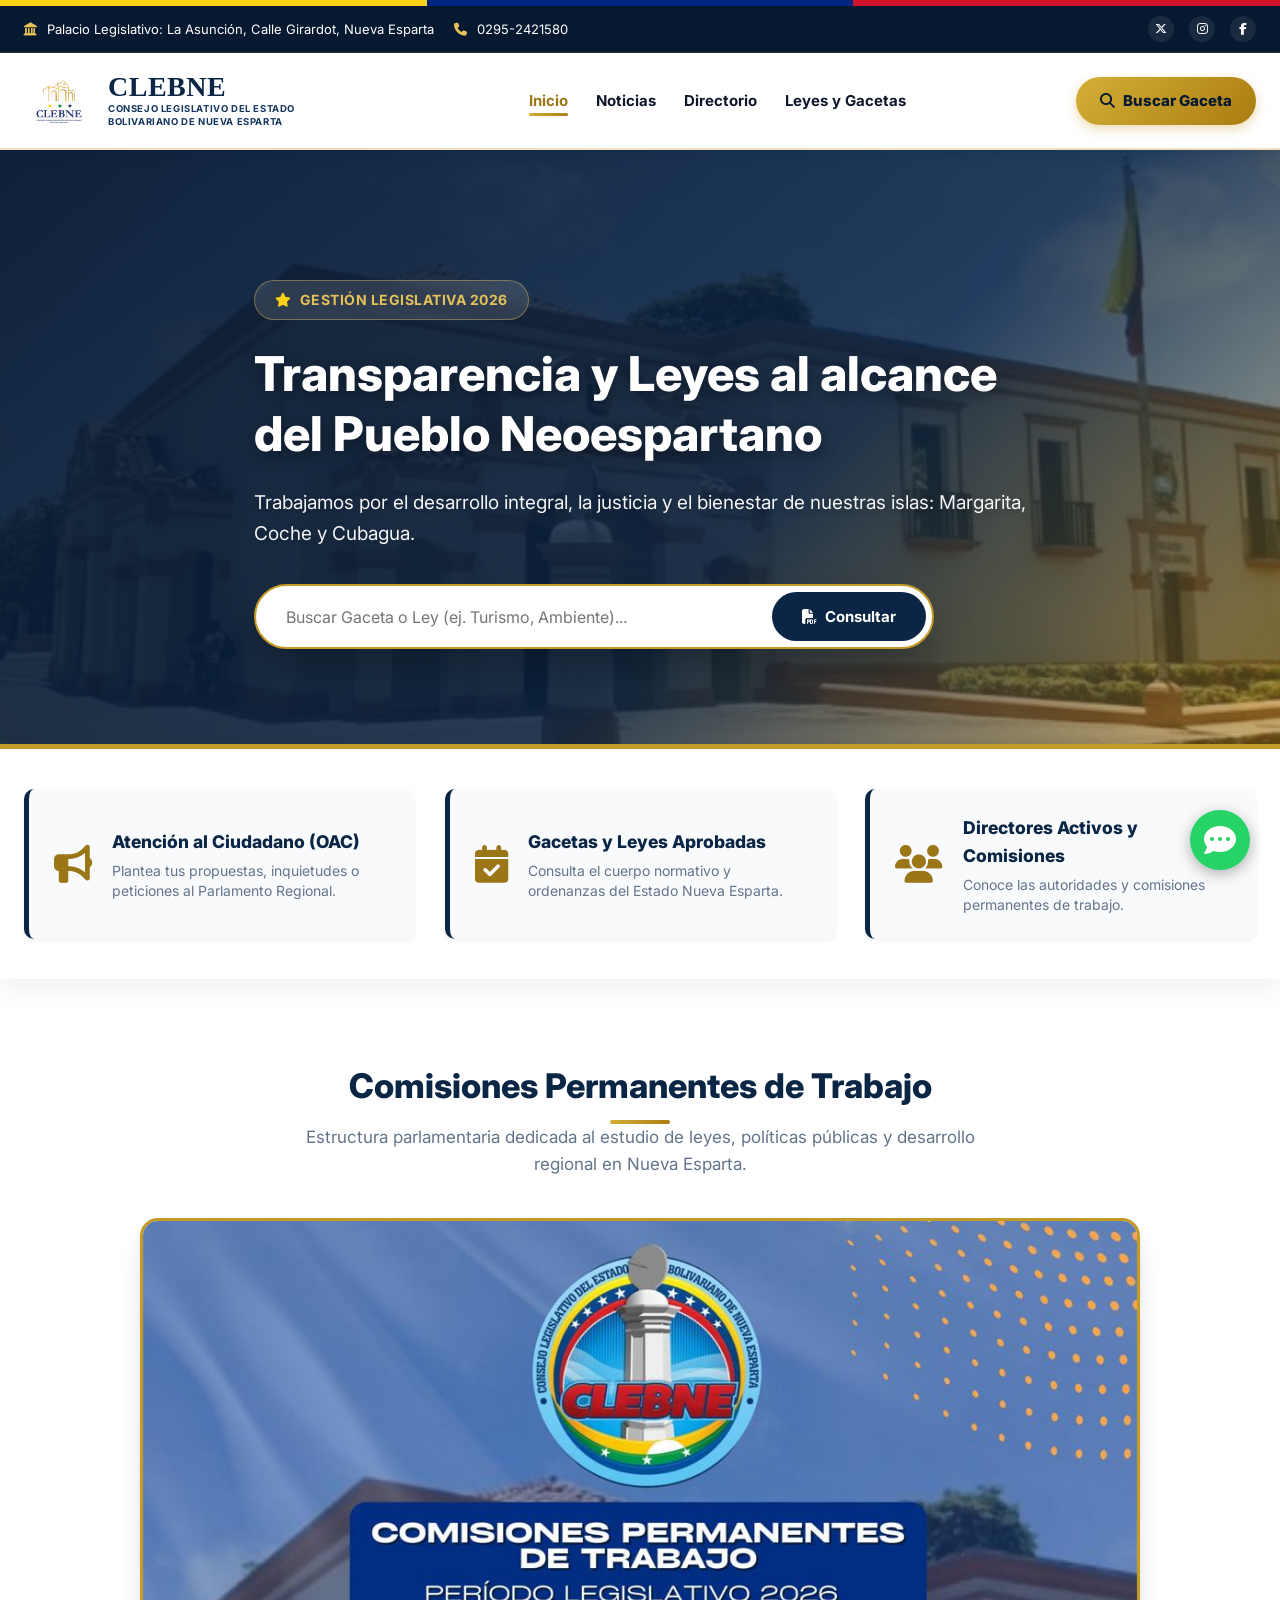
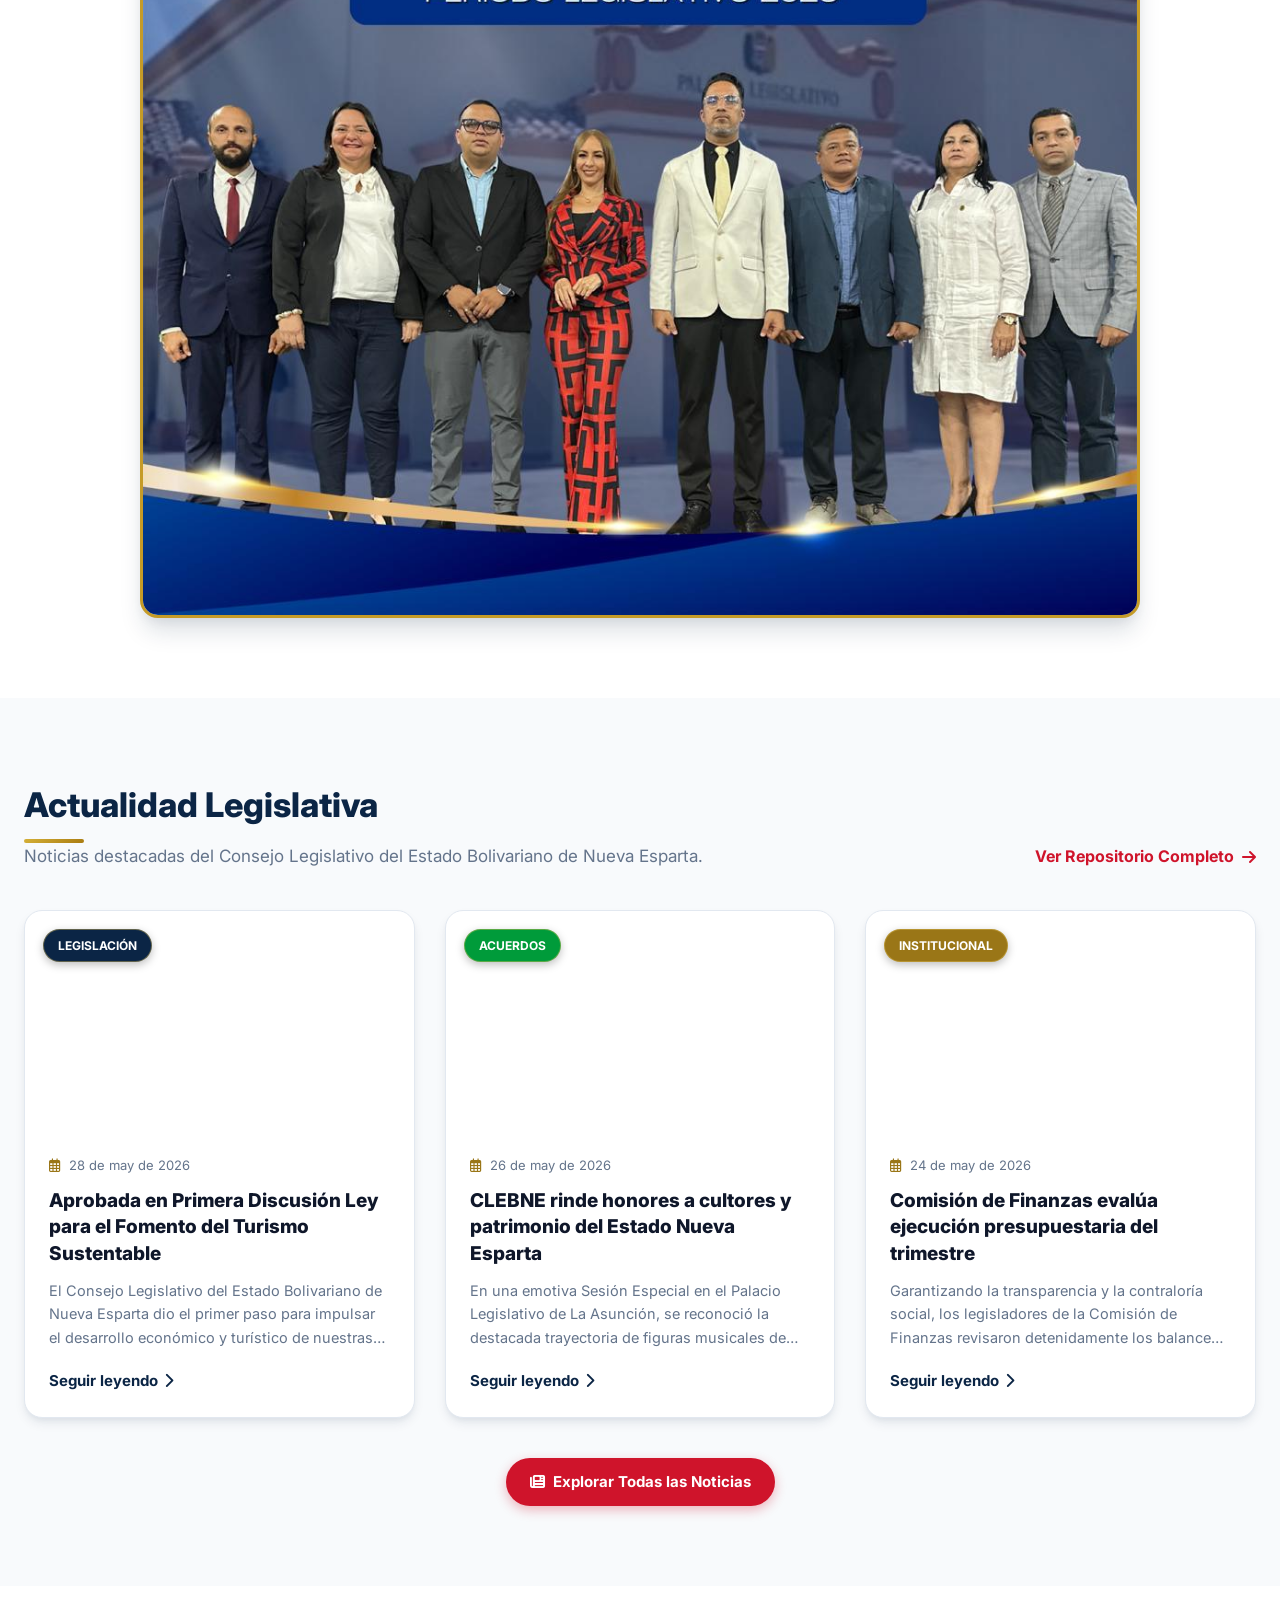
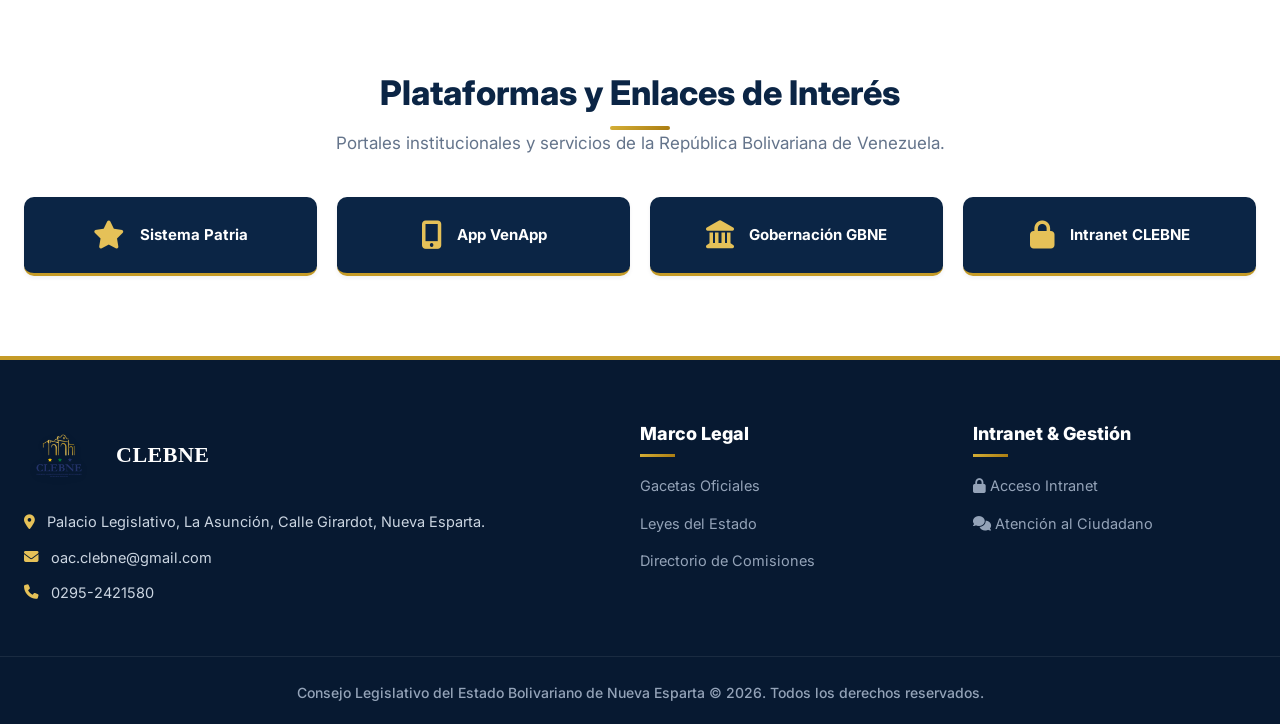
==== commit 29a768f5: "Actualizacion de seguridad en login, nuevo logo institucional CLEBNE, panel de administracion intera" ====
--- a/index.html
+++ b/index.html
@@ -3,12 +3,12 @@
 <head>
     <meta charset="UTF-8">
     <meta name="viewport" content="width=device-width, initial-scale=1.0">
-    <title>CLEBNE - Inicio</title>
+    <title>CLEBNE - Consejo Legislativo del Estado Bolivariano de Nueva Esparta</title>
     <!-- Open Graph / WhatsApp Preview -->
     <meta property="og:type" content="website">
-    <meta property="og:title" content="CLEBNE - Consejo Legislativo Bolivariano de Nueva Esparta">
-    <meta property="og:description" content="Transparencia y Leyes al alcance del Pueblo Neoespartano. Trabajamos por el desarrollo integral, la justicia y el bienestar de nuestras islas.">
-    <meta property="og:image" content="https://raw.githubusercontent.com/Fr4nc1scoar/propuesta-web-clebne/master/Clebne_2024.jpeg">
+    <meta property="og:title" content="CLEBNE - Consejo Legislativo del Estado Bolivariano de Nueva Esparta">
+    <meta property="og:description" content="Transparencia, Leyes y Participación Popular al servicio del Pueblo Neoespartano en Margarita, Coche y Cubagua.">
+    <meta property="og:image" content="Logo.png">
     <meta property="og:url" content="https://propuesta-web-clebne.vercel.app/">
     <link rel="stylesheet" href="styles.css">
     <link href="https://fonts.googleapis.com/css2?family=Inter:wght@300;400;500;600;700;800&display=swap" rel="stylesheet">
@@ -21,7 +21,7 @@
     <script defer src="/_vercel/insights/script.js"></script>
 </head>
 <body>
-    <!-- Franja Tricolor (Estilo Estatal) -->
+    <!-- Franja Patria -->
     <div class="franja-patria">
         <div class="amarillo"></div>
         <div class="azul"></div>
@@ -32,13 +32,13 @@
     <div class="top-bar">
         <div class="container top-bar-content">
             <div class="contact-info">
-                <span><i class="fas fa-landmark"></i> Palacio Legislativo: La Asunción, Nueva Esparta</span>
-                <span><i class="fas fa-phone"></i> 0295-1234567</span>
+                <span><i class="fas fa-landmark"></i> Palacio Legislativo: La Asunción, Calle Girardot, Nueva Esparta</span>
+                <span><i class="fas fa-phone"></i> 0295-2421580</span>
             </div>
             <div class="social-links">
-                <a href="#"><i class="fab fa-twitter"></i></a>
-                <a href="#"><i class="fab fa-instagram"></i></a>
-                <a href="#"><i class="fab fa-facebook-f"></i></a>
+                <a href="#" title="X (Twitter)"><i class="fab fa-x-twitter"></i></a>
+                <a href="#" title="Instagram"><i class="fab fa-instagram"></i></a>
+                <a href="#" title="Facebook"><i class="fab fa-facebook-f"></i></a>
             </div>
         </div>
     </div>
@@ -47,8 +47,7 @@
     <header class="navbar">
         <div class="container nav-container">
             <a href="index.html" class="logo">
-                <!-- Se asume que guardaste el logo como logo.png en esta carpeta -->
-                <img src="Logo.png" alt="Logo CLEBNE" class="logo-img" onerror="this.src='https://via.placeholder.com/65x65?text=Logo';">
+                <img src="Logo.png" alt="Logo CLEBNE" class="logo-img" onerror="this.src='https://via.placeholder.com/70?text=CLEBNE';">
                 <div class="logo-text">
                     <span class="title">CLEBNE</span>
                     <span class="subtitle">Consejo Legislativo del Estado Bolivariano de Nueva Esparta</span>
@@ -65,47 +64,47 @@
                     <li><a href="gacetas.html">Leyes y Gacetas</a></li>
                 </ul>
             </nav>
-            <a href="gacetas.html" class="btn btn-primary btn-nav"><i class="fas fa-search"></i> Buscar Gaceta</a>
+            <a href="gacetas.html" class="btn btn-gold btn-nav"><i class="fas fa-search"></i> Buscar Gaceta</a>
         </div>
     </header>
 
     <main>
-        <!-- Hero Section con la imagen de fondo -->
+        <!-- Hero Section -->
         <section class="hero" style="background-image: url('Clebne_2024.jpeg');">
             <div class="hero-overlay"></div>
             <div class="container hero-content">
-                <span class="badge">Gestión Legislativa 2026</span>
-                <h1>Transparencia y Leyes al alcance del Pueblo Neoespartano</h1>
-                <p>Trabajamos por el desarrollo integral, la justicia y el bienestar de nuestras islas: Margarita, Coche y Cubagua.</p>
+                <span class="badge" id="heroBadgeElement"><i class="fas fa-star" style="color:var(--accent-yellow);"></i> Gestión Legislativa 2026</span>
+                <h1 id="heroTitleElement">Transparencia y Leyes al alcance del Pueblo Neoespartano</h1>
+                <p id="heroSubtitleElement">Trabajamos por el desarrollo integral, la justicia y el bienestar de nuestras islas: Margarita, Coche y Cubagua.</p>
                 <div class="search-box">
-                    <input type="text" id="heroSearch" placeholder="Buscar Gaceta o Ley (ej. Turismo)..." onkeypress="if(event.key === 'Enter') document.getElementById('btnSearch').click();">
+                    <input type="text" id="heroSearch" placeholder="Buscar Gaceta o Ley (ej. Turismo, Ambiente)..." onkeypress="if(event.key === 'Enter') document.getElementById('btnSearch').click();">
                     <button id="btnSearch" class="btn btn-search" onclick="window.location.href='gacetas.html?q=' + encodeURIComponent(document.getElementById('heroSearch').value);"><i class="fas fa-file-pdf"></i> Consultar</button>
                 </div>
             </div>
         </section>
 
-        <!-- Sección de Participación (Reemplazo de estadísticas) -->
+        <!-- Sección de Participación (Atención al Ciudadano) -->
         <section class="participacion-section">
             <div class="container participacion-grid">
-                <a href="#" class="part-card">
+                <div class="part-card" onclick="openCitizenModal();">
                     <div class="part-icon"><i class="fas fa-bullhorn"></i></div>
                     <div class="part-info">
-                        <h3>Atención al Ciudadano</h3>
-                        <p>Plantea tus inquietudes, sugerencias o denuncias a la OAC.</p>
-                    </div>
-                </a>
-                <a href="#" class="part-card">
+                        <h3>Atención al Ciudadano (OAC)</h3>
+                        <p>Plantea tus propuestas, inquietudes o peticiones al Parlamento Regional.</p>
+                    </div>
+                </div>
+                <a href="gacetas.html" class="part-card">
                     <div class="part-icon"><i class="fas fa-calendar-check"></i></div>
                     <div class="part-info">
-                        <h3>Agenda Legislativa</h3>
-                        <p>Conoce las próximas sesiones y debates programados.</p>
+                        <h3>Gacetas y Leyes Aprobadas</h3>
+                        <p>Consulta el cuerpo normativo y ordenanzas del Estado Nueva Esparta.</p>
                     </div>
                 </a>
-                <a href="#" class="part-card">
-                    <div class="part-icon"><i class="fas fa-search-dollar"></i></div>
+                <a href="directorio.html" class="part-card">
+                    <div class="part-icon"><i class="fas fa-users"></i></div>
                     <div class="part-info">
-                        <h3>Contraloría Social</h3>
-                        <p>Acceso a balances de gestión y ejecución presupuestaria.</p>
+                        <h3>Directores Activos y Comisiones</h3>
+                        <p>Conoce las autoridades y comisiones permanentes de trabajo.</p>
                     </div>
                 </a>
             </div>
@@ -116,7 +115,7 @@
             <div class="container">
                 <div class="section-header center">
                     <h2 class="section-title">Comisiones Permanentes de Trabajo</h2>
-                    <p class="section-subtitle">Conoce los equipos encargados del trabajo legislativo y desarrollo del Estado Bolivariano de Nueva Esparta.</p>
+                    <p class="section-subtitle">Estructura parlamentaria dedicada al estudio de leyes, políticas públicas y desarrollo regional en Nueva Esparta.</p>
                 </div>
                 <div class="comisiones-image-container">
                     <img src="comisiones.jpg" alt="Comisiones Permanentes de Trabajo" class="comisiones-img" onerror="this.style.display='none'; this.parentElement.innerHTML='<div style=\'padding: 80px 20px; color: #64748b; font-weight: 600; font-size: 18px;\'><i class=\'fas fa-image fa-3x\' style=\'margin-bottom: 15px; color: #cbd5e1;\'></i><br>Por favor, guarda la imagen de las comisiones como \'comisiones.jpg\' en esta carpeta para que aparezca aquí.</div>';">
@@ -128,17 +127,156 @@
         <section class="noticias-section">
             <div class="container">
                 <div class="section-header">
-                    <h2 class="section-title">Actualidad Legislativa</h2>
+                    <div>
+                        <h2 class="section-title">Actualidad Legislativa</h2>
+                        <p class="section-subtitle">Noticias destacadas del Consejo Legislativo del Estado Bolivariano de Nueva Esparta.</p>
+                    </div>
+                    <a href="noticias.html" class="btn-link">Ver Repositorio Completo <i class="fas fa-arrow-right"></i></a>
                 </div>
                 <div class="news-grid">
-                    <!-- Las noticias se cargan dinámicamente con JavaScript -->
-                </div>
-                <div class="center-btn" style="text-align: center; margin-top: 40px;">
-                    <a href="noticias.html" class="btn btn-primary"><i class="fas fa-newspaper"></i> Ver Todas las Noticias</a>
-                </div>
+                    <!-- Las noticias se cargan dinámicamente -->
+                </div>
+                <div style="text-align: center; margin-top: 40px;">
+                    <a href="noticias.html" class="btn btn-primary"><i class="fas fa-newspaper"></i> Explorar Todas las Noticias</a>
+                </div>
+            </div>
+        </section>
+
+        <!-- Plataformas y Enlaces -->
+        <section class="enlaces-section">
+            <div class="container">
+                <div class="section-header center">
+                    <h2 class="section-title">Plataformas y Enlaces de Interés</h2>
+                    <p class="section-subtitle">Portales institucionales y servicios de la República Bolivariana de Venezuela.</p>
+                </div>
+                <div class="enlaces-grid">
+                    <a href="https://www.patria.org.ve/" target="_blank" rel="noopener" class="enlace-card">
+                        <i class="fas fa-star"></i>
+                        <span>Sistema Patria</span>
+                    </a>
+                    <a href="https://venapp.com/" target="_blank" rel="noopener" class="enlace-card">
+                        <i class="fas fa-mobile-alt"></i>
+                        <span>App VenApp</span>
+                    </a>
+                    <a href="https://www.gebne.org.ve/" target="_blank" rel="noopener" class="enlace-card">
+                        <i class="fas fa-landmark"></i>
+                        <span>Gobernación GBNE</span>
+                    </a>
+                    <a href="login.html" class="enlace-card">
+                        <i class="fas fa-lock"></i>
+                        <span>Intranet CLEBNE</span>
+                    </a>
+                </div>
+            </div>
+        </section>
+    </main>
+
+    <!-- Modal de Atención al Ciudadano (OAC) -->
+    <div class="modal-overlay" id="citizenModal">
+        <div class="modal-card">
+            <div style="display:flex; justify-content:space-between; align-items:center; margin-bottom:20px; border-bottom:2px solid var(--border-color); padding-bottom:12px;">
+                <h3 style="color:var(--primary-blue); font-weight:800; font-size:20px; display:flex; align-items:center; gap:8px;">
+                    <i class="fas fa-hand-holding-heart" style="color:var(--gold-primary);"></i> Oficina de Atención al Ciudadano
+                </h3>
+                <button onclick="closeCitizenModal()" style="background:none; border:none; font-size:24px; cursor:pointer; color:var(--muted-text);">&times;</button>
+            </div>
+            
+            <div id="modalFormContainer">
+                <p style="font-size:14px; color:var(--muted-text); margin-bottom:20px;">
+                    Envíe su propuesta, inquietud o petición formal a la Mesa Directiva del CLEBNE. Recibirá un código único de seguimiento.
+                </p>
+                <form id="citizenRequestForm" onsubmit="submitCitizenRequest(event)">
+                    <div style="display:grid; grid-template-columns:1fr 1fr; gap:15px; margin-bottom:15px;">
+                        <div>
+                            <label style="display:block; font-size:12px; font-weight:700; text-transform:uppercase; margin-bottom:5px;">Nombre Completo</label>
+                            <input type="text" id="reqName" class="form-control" placeholder="Ej. Juan Pérez" required style="width:100%; padding:10px; border:1px solid var(--border-color); border-radius:8px;">
+                        </div>
+                        <div>
+                            <label style="display:block; font-size:12px; font-weight:700; text-transform:uppercase; margin-bottom:5px;">Cédula de Identidad</label>
+                            <input type="text" id="reqCedula" class="form-control" placeholder="V-12.345.678" required style="width:100%; padding:10px; border:1px solid var(--border-color); border-radius:8px;">
+                        </div>
+                    </div>
+                    <div style="display:grid; grid-template-columns:1fr 1fr; gap:15px; margin-bottom:15px;">
+                        <div>
+                            <label style="display:block; font-size:12px; font-weight:700; text-transform:uppercase; margin-bottom:5px;">Correo Electrónico</label>
+                            <input type="email" id="reqEmail" class="form-control" placeholder="ejemplo@gmail.com" required style="width:100%; padding:10px; border:1px solid var(--border-color); border-radius:8px;">
+                        </div>
+                        <div>
+                            <label style="display:block; font-size:12px; font-weight:700; text-transform:uppercase; margin-bottom:5px;">Teléfono</label>
+                            <input type="tel" id="reqPhone" class="form-control" placeholder="0414-1234567" required style="width:100%; padding:10px; border:1px solid var(--border-color); border-radius:8px;">
+                        </div>
+                    </div>
+                    <div style="margin-bottom:15px;">
+                        <label style="display:block; font-size:12px; font-weight:700; text-transform:uppercase; margin-bottom:5px;">Asunto de la Petición</label>
+                        <input type="text" id="reqSubject" class="form-control" placeholder="Ej. Propuesta comunitaria para ordenanza de transporte" required style="width:100%; padding:10px; border:1px solid var(--border-color); border-radius:8px;">
+                    </div>
+                    <div style="margin-bottom:20px;">
+                        <label style="display:block; font-size:12px; font-weight:700; text-transform:uppercase; margin-bottom:5px;">Detalle del Planteamiento</label>
+                        <textarea id="reqMessage" class="form-control" rows="4" placeholder="Describa su solicitud o planteamiento de manera clara..." required style="width:100%; padding:10px; border:1px solid var(--border-color); border-radius:8px;"></textarea>
+                    </div>
+                    <button type="submit" class="btn btn-gold w-100" style="justify-content:center; padding:12px;">
+                        <i class="fas fa-paper-plane"></i> Enviar Petición al CLEBNE
+                    </button>
+                </form>
+            </div>
+
+            <div id="modalSuccessContainer" style="display:none; text-align:center; padding:20px 10px;">
+                <i class="fas fa-check-circle" style="font-size:60px; color:#10b981; margin-bottom:15px;"></i>
+                <h3 style="color:var(--primary-blue); font-weight:800; font-size:22px;">¡Solicitud Registrada Exitosamente!</h3>
+                <p style="color:var(--muted-text); margin:10px 0 20px;">Su planteamiento ha sido recibido por la Oficina de Atención al Ciudadano del CLEBNE.</p>
+                <div style="background:#f8fafc; padding:15px; border-radius:10px; border:2px dashed var(--gold-primary); display:inline-block; margin-bottom:20px;">
+                    <span style="font-size:12px; color:var(--muted-text); display:block;">Código de Seguimiento Ticket:</span>
+                    <strong id="ticketCodeDisplay" style="font-size:22px; color:var(--primary-blue); letter-spacing:1px;">CLEBNE-2026-0000</strong>
+                </div>
+                <div>
+                    <button onclick="closeCitizenModal()" class="btn btn-primary">Entendido y Cerrar</button>
+                </div>
+            </div>
+        </div>
+    </div>
+
+    <footer>
+        <div class="container footer-content">
+            <div class="footer-info">
+                <div class="logo footer-logo">
+                    <img src="Logo.png" alt="Logo CLEBNE" class="logo-img" onerror="this.src='https://via.placeholder.com/60x60?text=Logo';">
+                    <div class="logo-text" style="margin-left:8px;">
+                        <span class="title" style="color: white; font-size:22px;">CLEBNE</span>
+                    </div>
+                </div>
+                <div class="contact-details">
+                    <p><i class="fas fa-map-marker-alt"></i> Palacio Legislativo, La Asunción, Calle Girardot, Nueva Esparta.</p>
+                    <p><i class="fas fa-envelope"></i> oac.clebne@gmail.com</p>
+                    <p><i class="fas fa-phone"></i> 0295-2421580</p>
+                </div>
+            </div>
+            <div class="footer-links">
+                <h4>Marco Legal</h4>
+                <ul>
+                    <li><a href="gacetas.html">Gacetas Oficiales</a></li>
+                    <li><a href="gacetas.html">Leyes del Estado</a></li>
+                    <li><a href="directorio.html">Directorio de Comisiones</a></li>
+                </ul>
+            </div>
+            <div class="footer-links">
+                <h4>Intranet & Gestión</h4>
+                <ul>
+                    <li><a href="login.html"><i class="fas fa-lock"></i> Acceso Intranet</a></li>
+                    <li><a href="#" onclick="openCitizenModal(); return false;"><i class="fas fa-comments"></i> Atención al Ciudadano</a></li>
+                </ul>
+            </div>
+        </div>
+        <div class="footer-bottom">
+            <p>Consejo Legislativo del Estado Bolivariano de Nueva Esparta &copy; 2026. Todos los derechos reservados.</p>
+        </div>
+    </footer>
+
+    <!-- Botón Flotante -->
+    <a href="#" onclick="openCitizenModal(); return false;" class="floating-btn" title="Atención al Ciudadano CLEBNE">
+        <i class="fas fa-comment-dots"></i>
+    </a>
 
     <script>
-        // Noticias por defecto si no hay nada en localStorage
         const defaultNews = [
             {
                 id: "def-1",
@@ -146,7 +284,7 @@
                 category: "Legislación",
                 date: "2026-05-28",
                 image: "https://images.unsplash.com/photo-1577495508048-b635879837f1?auto=format&fit=crop&w=600&q=80",
-                content: "El Consejo Legislativo dio el primer paso para impulsar el desarrollo económico y turístico de nuestras islas protegiendo el ecosistema."
+                content: "El Consejo Legislativo del Estado Bolivariano de Nueva Esparta dio el primer paso para impulsar el desarrollo económico y turístico de nuestras islas protegiendo el ecosistema local y la identidad neoespartana."
             },
             {
                 id: "def-2",
@@ -154,24 +292,35 @@
                 category: "Acuerdos",
                 date: "2026-05-26",
                 image: "https://images.unsplash.com/photo-1521791136064-7986c2920216?auto=format&fit=crop&w=600&q=80",
-                content: "En sesión especial, se reconoció la trayectoria de importantes figuras de la música tradicional neoespartana y su aporte a la identidad."
+                content: "En una emotiva Sesión Especial en el Palacio Legislativo de La Asunción, se reconoció la destacada trayectoria de figuras musicales de Margarita, Coche y Cubagua."
             },
             {
                 id: "def-3",
-                title: "Comisión de Finanzas evalúa ejecución presupuestaria",
+                title: "Comisión de Finanzas evalúa ejecución presupuestaria del trimestre",
                 category: "Institucional",
                 date: "2026-05-24",
                 image: "https://images.unsplash.com/photo-1555848962-6e79363ec58f?auto=format&fit=crop&w=600&q=80",
-                content: "Garantizando la transparencia, los legisladores revisaron junto a las autoridades del ejecutivo regional los balances de gestión."
+                content: "Garantizando la transparencia y la contraloría social, los legisladores de la Comisión de Finanzas revisaron detenidamente los balances de gestión."
             }
         ];
 
-        // Inicializar localStorage si no existe
-        if (!localStorage.getItem('clebne_news')) {
-            localStorage.setItem('clebne_news', JSON.stringify(defaultNews));
+        window.addEventListener('DOMContentLoaded', () => {
+            loadHeroConfig();
+            renderNews();
+        });
+
+        function loadHeroConfig() {
+            const configStr = localStorage.getItem('clebne_hero_config');
+            if (configStr) {
+                try {
+                    const cfg = JSON.parse(configStr);
+                    if (cfg.badge) document.getElementById('heroBadgeElement').innerHTML = `<i class="fas fa-star" style="color:var(--accent-yellow);"></i> ${cfg.badge}`;
+                    if (cfg.title) document.getElementById('heroTitleElement').innerText = cfg.title;
+                    if (cfg.subtitle) document.getElementById('heroSubtitleElement').innerText = cfg.subtitle;
+                } catch(e){}
+            }
         }
 
-        // Renderizar las noticias
         function renderNews() {
             const newsGrid = document.querySelector('.news-grid');
             if (!newsGrid) return;
@@ -179,14 +328,12 @@
             const newsList = JSON.parse(localStorage.getItem('clebne_news')) || defaultNews;
             newsGrid.innerHTML = '';
             
-            // Mostrar las últimas 3 noticias
             const latestNews = newsList.slice(0, 3);
             
             latestNews.forEach(item => {
                 const article = document.createElement('article');
                 article.className = 'news-card';
                 
-                // Formatear fecha
                 const fechaParts = item.date.split('-');
                 let fechaFormateada = item.date;
                 if (fechaParts.length === 3) {
@@ -196,8 +343,8 @@
                 
                 let categoryColor = 'var(--primary-blue)';
                 if (item.category === 'Acuerdos') categoryColor = 'var(--accent-green)';
-                if (item.category === 'Institucional') categoryColor = 'var(--accent-yellow)';
-                const categoryTextColor = item.category === 'Institucional' ? '#000' : '#fff';
+                if (item.category === 'Institucional') categoryColor = 'var(--gold-dark)';
+                const categoryTextColor = '#fff';
                 
                 article.innerHTML = `
                     <div class="news-img" style="background-image: url('${item.image}');">
@@ -216,78 +363,44 @@
             });
         }
 
-        // Ejecutar al cargar la página
-        window.addEventListener('DOMContentLoaded', renderNews);
+        // Modal OAC
+        function openCitizenModal() {
+            document.getElementById('modalFormContainer').style.display = 'block';
+            document.getElementById('modalSuccessContainer').style.display = 'none';
+            document.getElementById('citizenModal').classList.add('active');
+        }
+
+        function closeCitizenModal() {
+            document.getElementById('citizenModal').classList.remove('active');
+            document.getElementById('citizenRequestForm').reset();
+        }
+
+        function submitCitizenRequest(e) {
+            e.preventDefault();
+            const solicitudes = JSON.parse(localStorage.getItem('clebne_solicitudes')) || [];
+            
+            const randomCode = 'CLEBNE-' + new Date().getFullYear() + '-' + Math.floor(1000 + Math.random() * 9000);
+            
+            const newRequest = {
+                id: 'sol-' + Date.now(),
+                code: randomCode,
+                name: document.getElementById('reqName').value.trim(),
+                cedula: document.getElementById('reqCedula').value.trim(),
+                email: document.getElementById('reqEmail').value.trim(),
+                phone: document.getElementById('reqPhone').value.trim(),
+                subject: document.getElementById('reqSubject').value.trim(),
+                message: document.getElementById('reqMessage').value.trim(),
+                date: new Date().toISOString().split('T')[0],
+                status: 'Pendiente'
+            };
+
+            solicitudes.unshift(newRequest);
+            localStorage.setItem('clebne_solicitudes', JSON.stringify(solicitudes));
+
+            document.getElementById('ticketCodeDisplay').innerText = randomCode;
+            document.getElementById('modalFormContainer').style.display = 'none';
+            document.getElementById('modalSuccessContainer').style.display = 'block';
+        }
     </script>
-            </div>
-        </section>
-
-        <!-- Plataformas y Enlaces -->
-        <section class="enlaces-section">
-            <div class="container">
-                <div class="section-header center">
-                    <h2 class="section-title">Plataformas y Enlaces de Interés</h2>
-                </div>
-                <div class="enlaces-grid">
-                    <a href="https://www.patria.org.ve/" target="_blank" class="enlace-card">
-                        <i class="fas fa-star"></i>
-                        <span>Sistema Patria</span>
-                    </a>
-                    <a href="https://venapp.com/" target="_blank" class="enlace-card">
-                        <i class="fas fa-mobile-alt"></i>
-                        <span>App VenApp</span>
-                    </a>
-                    <a href="https://www.gebne.org.ve/" target="_blank" class="enlace-card">
-                        <i class="fas fa-landmark"></i>
-                        <span>Gobernación GBNE</span>
-                    </a>
-                    <a href="#" class="enlace-card">
-                        <i class="fas fa-balance-scale"></i>
-                        <span>Contraloría del Estado</span>
-                    </a>
-                </div>
-            </div>
-        </section>
-    </main>
-
-    <footer>
-        <div class="container footer-content">
-            <div class="footer-info">
-                <div class="logo footer-logo">
-                    <img src="Logo.png" alt="Logo CLEBNE" class="logo-img" onerror="this.src='https://via.placeholder.com/60x60?text=Logo';">
-                    <span class="logo-text" style="color: white; font-weight: bold; font-size: 24px; margin-left: 10px;">CLEBNE</span>
-                </div>
-                <div class="contact-details">
-                    <p><i class="fas fa-map-marker-alt"></i> Palacio Legislativo, La Asunción, Municipio Arismendi.</p>
-                    <p><i class="fas fa-phone"></i> 0295 - 123.45.67</p>
-                    <p><i class="fas fa-envelope"></i> info@clebne.gob.ve</p>
-                </div>
-            </div>
-            <div class="footer-links">
-                <h4>Marco Legal</h4>
-                <ul>
-                    <li><a href="#">Constitución del Estado</a></li>
-                    <li><a href="gacetas.html">Gacetas Oficiales</a></li>
-                    <li><a href="#">Reglamento Interior y de Debates</a></li>
-                </ul>
-            </div>
-            <div class="footer-links">
-                <h4>Transparencia</h4>
-                <ul>
-                    <li><a href="#">Presupuesto Público</a></li>
-                    <li><a href="#">Informes de Gestión</a></li>
-                    <li><a href="#">Atención Ciudadana (OAC)</a></li>
-                </ul>
-            </div>
-        </div>
-        <div class="footer-bottom">
-            <p>Consejo Legislativo del Estado Bolivariano de Nueva Esparta &copy; 2026. Todos los derechos reservados. | <a href="login.html" style="color: #64748b; font-weight: 600; margin-left: 10px; transition: 0.3s;"><i class="fas fa-lock"></i> Acceso Intranet</a></p>
-        </div>
-    </footer>
-
-    <!-- Botón Flotante de Atención al Ciudadano -->
-    <a href="#contacto" class="floating-btn" title="Atención al Ciudadano (WhatsApp)">
-        <i class="fab fa-whatsapp"></i>
-    </a>
 </body>
 </html>
--- a/styles.css
+++ b/styles.css
@@ -1,91 +1,101 @@
 :root {
-    --primary-blue: #093c71;
-    --light-blue: #4aa4d9;
-    --accent-red: #d52b2b;
+    --primary-blue: #0b2545;
+    --navy-dark: #071931;
+    --navy-light: #163660;
+    --gold-primary: #c59b27;
+    --gold-light: #e5c158;
+    --gold-dark: #9a7617;
+    --gold-gradient: linear-gradient(135deg, #d4af37 0%, #aa7c11 100%);
+    --accent-red: #cf142b;
     --accent-yellow: #fcd116;
     --accent-green: #009b3a;
     --white: #ffffff;
-    --light-gray: #f4f7f6;
+    --light-gray: #f8fafc;
     --border-color: #e2e8f0;
-    --dark-text: #1e293b;
+    --dark-text: #0f172a;
     --muted-text: #64748b;
-    --shadow-sm: 0 1px 3px rgba(0,0,0,0.1);
-    --shadow-md: 0 4px 6px -1px rgba(0,0,0,0.1), 0 2px 4px -1px rgba(0,0,0,0.06);
-    --shadow-lg: 0 10px 15px -3px rgba(0,0,0,0.1), 0 4px 6px -2px rgba(0,0,0,0.05);
-    --radius-md: 8px;
-    --radius-lg: 16px;
+    --shadow-sm: 0 2px 4px rgba(11, 37, 69, 0.06);
+    --shadow-md: 0 6px 12px -2px rgba(11, 37, 69, 0.1), 0 3px 6px -2px rgba(11, 37, 69, 0.05);
+    --shadow-lg: 0 16px 24px -4px rgba(11, 37, 69, 0.15), 0 6px 12px -4px rgba(11, 37, 69, 0.08);
+    --radius-md: 10px;
+    --radius-lg: 18px;
     --radius-full: 9999px;
 }
 
-* { margin: 0; padding: 0; box-sizing: border-box; font-family: 'Inter', sans-serif; }
+* { margin: 0; padding: 0; box-sizing: border-box; font-family: 'Inter', system-ui, -apple-system, sans-serif; }
 body { background-color: var(--light-gray); color: var(--dark-text); line-height: 1.6; -webkit-font-smoothing: antialiased; }
 a { text-decoration: none; color: inherit; }
 .container { max-width: 1280px; margin: 0 auto; padding: 0 24px; }
 
 /* Franja Patria */
-.franja-patria { display: flex; height: 6px; width: 100%; }
+.franja-patria { display: flex; height: 6px; width: 100%; position: relative; z-index: 1001; }
 .franja-patria .amarillo { flex: 1; background-color: var(--accent-yellow); }
 .franja-patria .azul { flex: 1; background-color: #00247D; }
 .franja-patria .rojo { flex: 1; background-color: #CF142B; }
 
 /* Top Bar */
-.top-bar { background-color: var(--primary-blue); color: var(--white); font-size: 13px; padding: 8px 0; border-bottom: 1px solid rgba(255,255,255,0.1); }
+.top-bar { background-color: var(--navy-dark); color: var(--white); font-size: 13px; padding: 10px 0; border-bottom: 1px solid rgba(197, 155, 39, 0.2); }
 .top-bar-content { display: flex; justify-content: space-between; align-items: center; }
 .contact-info { display: flex; gap: 20px; }
-.contact-info i { color: var(--accent-yellow); margin-right: 5px; }
+.contact-info i { color: var(--gold-light); margin-right: 6px; }
 .social-links { display: flex; gap: 15px; }
-.social-links a { color: var(--white); transition: color 0.3s; }
-.social-links a:hover { color: var(--accent-yellow); }
+.social-links a { color: var(--white); transition: color 0.3s; width: 26px; height: 26px; border-radius: 50%; background: rgba(255,255,255,0.08); display: inline-flex; align-items: center; justify-content: center; font-size: 12px; }
+.social-links a:hover { color: var(--gold-light); background: rgba(197, 155, 39, 0.25); transform: translateY(-2px); }
 
 /* Navbar */
-.navbar { background-color: var(--white); box-shadow: var(--shadow-md); position: sticky; top: 0; z-index: 1000; }
-.nav-container { display: flex; justify-content: space-between; align-items: center; height: 90px; }
-.logo { display: flex; align-items: center; gap: 12px; }
-.logo-img { height: 65px; width: auto; object-fit: contain; }
+.navbar { background-color: var(--white); box-shadow: var(--shadow-md); position: sticky; top: 0; z-index: 1000; border-bottom: 2px solid rgba(197, 155, 39, 0.3); }
+.nav-container { display: flex; justify-content: space-between; align-items: center; height: 95px; }
+.logo { display: flex; align-items: center; gap: 14px; }
+.logo-img { height: 70px; width: auto; object-fit: contain; filter: drop-shadow(0 2px 4px rgba(0,0,0,0.1)); }
 .logo-text { display: flex; flex-direction: column; justify-content: center; }
-.logo-text .title { font-size: 26px; font-weight: 800; color: var(--primary-blue); letter-spacing: -0.5px; line-height: 1.1; }
-.logo-text .subtitle { font-size: 10px; color: var(--muted-text); font-weight: 600; text-transform: uppercase; letter-spacing: 0.5px; line-height: 1.3; }
-
-.nav-links { display: flex; list-style: none; gap: 32px; }
-.nav-links a { font-weight: 600; color: var(--dark-text); font-size: 15px; transition: all 0.3s; position: relative; }
-.nav-links a::after { content: ''; position: absolute; bottom: -6px; left: 0; width: 0; height: 3px; background-color: var(--accent-red); transition: width 0.3s; border-radius: 2px; }
-.nav-links a:hover, .nav-links a.active { color: var(--primary-blue); }
+.logo-text .title { font-size: 28px; font-weight: 800; color: var(--primary-blue); letter-spacing: 0.5px; line-height: 1.1; font-family: 'Times New Roman', Georgia, serif; }
+.logo-text .subtitle { font-size: 9.5px; color: var(--navy-light); font-weight: 700; text-transform: uppercase; letter-spacing: 0.6px; line-height: 1.35; max-width: 250px; }
+
+.nav-links { display: flex; list-style: none; gap: 28px; align-items: center; }
+.nav-links a { font-weight: 700; color: var(--dark-text); font-size: 15px; transition: all 0.3s; position: relative; padding: 6px 0; }
+.nav-links a::after { content: ''; position: absolute; bottom: 0; left: 0; width: 0; height: 3px; background: var(--gold-gradient); transition: width 0.3s; border-radius: 2px; }
+.nav-links a:hover, .nav-links a.active { color: var(--gold-dark); }
 .nav-links a:hover::after, .nav-links a.active::after { width: 100%; }
-.menu-toggle { display: none; font-size: 24px; color: var(--primary-blue); cursor: pointer; }
+.menu-toggle { display: none; font-size: 24px; color: var(--primary-blue); cursor: pointer; padding: 10px; border-radius: var(--radius-md); background: var(--light-gray); }
 
 /* Buttons */
-.btn { padding: 12px 24px; border: none; border-radius: var(--radius-full); font-weight: 600; cursor: pointer; transition: all 0.3s ease; display: inline-flex; align-items: center; gap: 8px; font-size: 15px; }
+.btn { padding: 12px 24px; border: none; border-radius: var(--radius-full); font-weight: 700; cursor: pointer; transition: all 0.3s ease; display: inline-flex; align-items: center; gap: 8px; font-size: 15px; text-decoration: none; }
 .btn:hover { transform: translateY(-2px); box-shadow: var(--shadow-md); }
-.btn-primary { background-color: var(--accent-red); color: var(--white); }
-.btn-primary:hover { background-color: #b92525; }
+.btn-primary { background-color: var(--accent-red); color: var(--white); box-shadow: 0 4px 12px rgba(207, 20, 43, 0.3); }
+.btn-primary:hover { background-color: #b01023; }
+.btn-gold { background: var(--gold-gradient); color: var(--navy-dark); font-weight: 800; box-shadow: 0 4px 12px rgba(197, 155, 39, 0.35); }
+.btn-gold:hover { background: linear-gradient(135deg, #e5c158 0%, #c59b27 100%); color: var(--navy-dark); }
+.btn-outline-gold { background: transparent; border: 2px solid var(--gold-primary); color: var(--gold-light); }
+.btn-outline-gold:hover { background: var(--gold-primary); color: var(--navy-dark); }
 .w-100 { width: 100%; }
 .mt-2 { margin-top: 10px; }
 .mt-4 { margin-top: 25px; }
 
 /* Hero Section */
-.hero { position: relative; padding: 140px 0; color: var(--white); display: flex; align-items: center; min-height: 600px; background-size: cover; background-position: center; }
-.hero-overlay { position: absolute; top: 0; left: 0; right: 0; bottom: 0; background: linear-gradient(135deg, rgba(9, 60, 113, 0.95) 0%, rgba(74, 164, 217, 0.8) 100%); z-index: 2; }
-.hero-content { position: relative; z-index: 3; max-width: 800px; }
-.badge { display: inline-block; background: rgba(255,255,255,0.2); backdrop-filter: blur(4px); border: 1px solid rgba(255,255,255,0.4); padding: 6px 16px; border-radius: var(--radius-full); font-size: 14px; font-weight: 600; margin-bottom: 24px; color: var(--accent-yellow); }
-.hero h1 { font-size: 52px; font-weight: 800; margin-bottom: 24px; line-height: 1.2; text-shadow: 0 4px 12px rgba(0,0,0,0.3); }
-.hero p { font-size: 20px; margin-bottom: 40px; opacity: 0.95; font-weight: 400; }
+.hero { position: relative; padding: 130px 0 100px; color: var(--white); display: flex; align-items: center; min-height: 580px; background-size: cover; background-position: center; }
+.hero-overlay { position: absolute; top: 0; left: 0; right: 0; bottom: 0; background: linear-gradient(135deg, rgba(7, 25, 49, 0.95) 0%, rgba(11, 37, 69, 0.85) 60%, rgba(197, 155, 39, 0.4) 100%); z-index: 2; }
+.hero-content { position: relative; z-index: 3; max-width: 820px; }
+.badge { display: inline-flex; align-items: center; gap: 8px; background: rgba(255,255,255,0.12); backdrop-filter: blur(8px); border: 1px solid rgba(229, 193, 88, 0.4); padding: 8px 20px; border-radius: var(--radius-full); font-size: 14px; font-weight: 700; margin-bottom: 24px; color: var(--gold-light); letter-spacing: 0.5px; text-transform: uppercase; }
+.hero h1 { font-size: 48px; font-weight: 800; margin-bottom: 24px; line-height: 1.25; text-shadow: 0 4px 16px rgba(0,0,0,0.4); }
+.hero p { font-size: 19px; margin-bottom: 35px; opacity: 0.95; font-weight: 400; line-height: 1.6; text-shadow: 0 2px 8px rgba(0,0,0,0.3); }
 
 /* Search Box */
-.search-box { display: flex; background: var(--white); border-radius: var(--radius-full); padding: 8px; box-shadow: 0 20px 40px rgba(0,0,0,0.2); max-width: 650px; }
-.search-box input { flex: 1; border: none; padding: 0 24px; border-radius: var(--radius-full); font-size: 16px; outline: none; color: var(--dark-text); }
-.btn-search { background-color: var(--primary-blue); color: var(--white); padding: 16px 32px; }
+.search-box { display: flex; background: var(--white); border-radius: var(--radius-full); padding: 6px; box-shadow: 0 20px 40px rgba(0,0,0,0.25); max-width: 680px; border: 2px solid var(--gold-primary); }
+.search-box input { flex: 1; border: none; padding: 0 24px; border-radius: var(--radius-full); font-size: 16px; outline: none; color: var(--dark-text); background: transparent; }
+.btn-search { background-color: var(--primary-blue); color: var(--white); padding: 15px 30px; font-weight: 700; }
+.btn-search:hover { background-color: var(--navy-dark); }
 
 /* Section Headers */
 .section-header { display: flex; justify-content: space-between; align-items: flex-end; margin-bottom: 40px; }
 .section-header.center { flex-direction: column; align-items: center; text-align: center; }
-.section-title { font-size: 36px; color: var(--primary-blue); font-weight: 800; position: relative; }
-.section-subtitle { color: var(--muted-text); font-size: 18px; margin-top: 10px; max-width: 700px; }
-.section-header:not(.center) .section-title::after { content: ''; position: absolute; bottom: -10px; left: 0; width: 60px; height: 4px; background-color: var(--accent-red); border-radius: 2px; }
-.section-header.center .section-title::after { content: ''; position: absolute; bottom: -10px; left: 50%; transform: translateX(-50%); width: 60px; height: 4px; background-color: var(--accent-yellow); border-radius: 2px; }
+.section-title { font-size: 34px; color: var(--primary-blue); font-weight: 800; position: relative; }
+.section-subtitle { color: var(--muted-text); font-size: 17px; margin-top: 10px; max-width: 720px; }
+.section-header:not(.center) .section-title::after { content: ''; position: absolute; bottom: -10px; left: 0; width: 60px; height: 4px; background: var(--gold-gradient); border-radius: 2px; }
+.section-header.center .section-title::after { content: ''; position: absolute; bottom: -10px; left: 50%; transform: translateX(-50%); width: 60px; height: 4px; background: var(--gold-gradient); border-radius: 2px; }
 
 /* Comisiones Section */
 .comisiones-section { padding: 80px 0; background-color: var(--white); }
-.comisiones-image-container { max-width: 1000px; margin: 40px auto 0; text-align: center; border-radius: var(--radius-lg); overflow: hidden; box-shadow: var(--shadow-lg); border: 4px solid var(--primary-blue); background: var(--light-gray); min-height: 250px; display: flex; align-items: center; justify-content: center; }
+.comisiones-image-container { max-width: 1000px; margin: 40px auto 0; text-align: center; border-radius: var(--radius-lg); overflow: hidden; box-shadow: var(--shadow-lg); border: 3px solid var(--gold-primary); background: var(--light-gray); min-height: 250px; display: flex; align-items: center; justify-content: center; }
 .comisiones-img { width: 100%; height: auto; display: block; object-fit: cover; }
 
 /* Noticias Section */
@@ -94,120 +104,147 @@
 .btn-link:hover { gap: 12px; }
 .news-grid { display: grid; grid-template-columns: repeat(3, 1fr); gap: 30px; }
 .news-card { background: var(--white); border-radius: var(--radius-lg); overflow: hidden; box-shadow: var(--shadow-md); transition: transform 0.3s, box-shadow 0.3s; border: 1px solid var(--border-color); display: flex; flex-direction: column; }
-.news-card:hover { transform: translateY(-8px); box-shadow: var(--shadow-lg); border-bottom: 4px solid var(--primary-blue); }
+.news-card:hover { transform: translateY(-8px); box-shadow: var(--shadow-lg); border-bottom: 4px solid var(--gold-primary); }
 .news-img { height: 220px; background-size: cover; background-position: center; position: relative; width: 100%; }
-.news-category { position: absolute; top: 20px; left: 20px; background-color: var(--primary-blue); color: var(--white); padding: 6px 14px; border-radius: var(--radius-full); font-size: 12px; font-weight: 700; text-transform: uppercase; box-shadow: 0 2px 5px rgba(0,0,0,0.2); }
+.news-category { position: absolute; top: 18px; left: 18px; background-color: var(--primary-blue); color: var(--white); padding: 6px 14px; border-radius: var(--radius-full); font-size: 12px; font-weight: 700; text-transform: uppercase; box-shadow: 0 3px 8px rgba(0,0,0,0.25); border: 1px solid rgba(225, 193, 88, 0.4); }
 .news-content { padding: 24px; flex: 1; display: flex; flex-direction: column; }
 .news-meta { font-size: 13px; color: var(--muted-text); margin-bottom: 12px; }
-.news-meta i { margin-right: 5px; color: var(--accent-red); }
-.news-card h3 { font-size: 20px; color: var(--dark-text); margin-bottom: 12px; line-height: 1.4; font-weight: 800; }
-.news-card p { color: var(--muted-text); margin-bottom: 20px; font-size: 15px; display: -webkit-box; -webkit-line-clamp: 3; -webkit-box-orient: vertical; overflow: hidden; flex: 1; }
-.read-more { color: var(--primary-blue); font-weight: 700; font-size: 15px; display: inline-flex; align-items: center; gap: 5px; transition: gap 0.3s; }
-.read-more:hover { gap: 10px; color: var(--accent-red); }
+.news-meta i { margin-right: 5px; color: var(--gold-dark); }
+.news-card h3 { font-size: 19px; color: var(--dark-text); margin-bottom: 12px; line-height: 1.4; font-weight: 800; }
+.news-card p { color: var(--muted-text); margin-bottom: 20px; font-size: 14.5px; display: -webkit-box; -webkit-line-clamp: 3; -webkit-box-orient: vertical; overflow: hidden; flex: 1; }
+.read-more { color: var(--primary-blue); font-weight: 700; font-size: 15px; display: inline-flex; align-items: center; gap: 6px; transition: gap 0.3s; }
+.read-more:hover { gap: 12px; color: var(--gold-dark); }
 
 /* Page Header (Subpages) */
-.page-header { background-color: var(--primary-blue); color: var(--white); padding: 60px 0; text-align: center; background-image: url('https://www.transparenttextures.com/patterns/cubes.png'); }
-.page-header h1 { font-size: 42px; font-weight: 800; margin-bottom: 10px; color: var(--accent-yellow); }
-.page-header p { font-size: 18px; opacity: 0.9; }
+.page-header { background-color: var(--navy-dark); color: var(--white); padding: 65px 0; text-align: center; background-image: radial-gradient(circle at top right, rgba(197, 155, 39, 0.15), transparent 50%); border-bottom: 3px solid var(--gold-primary); }
+.page-header h1 { font-size: 40px; font-weight: 800; margin-bottom: 10px; color: var(--gold-light); }
+.page-header p { font-size: 18px; opacity: 0.9; max-width: 700px; margin: 0 auto; }
 
 /* Directorio Section */
 .directorio-section { padding: 80px 0; background-color: var(--light-gray); }
 .directorio-grid { display: grid; grid-template-columns: repeat(auto-fill, minmax(280px, 1fr)); gap: 30px; }
 .legislador-card { background: var(--white); border-radius: var(--radius-lg); overflow: hidden; box-shadow: var(--shadow-md); text-align: center; transition: 0.3s; border: 1px solid var(--border-color); border-top: 5px solid var(--primary-blue); }
-.legislador-card:hover { transform: translateY(-5px); border-top-color: var(--accent-red); box-shadow: var(--shadow-lg); }
-.avatar-placeholder { height: 180px; background-color: #e2e8f0; display: flex; align-items: center; justify-content: center; font-size: 80px; color: #94a3b8; }
-.avatar-container { height: 180px; background-color: #e2e8f0; overflow: hidden; display: flex; align-items: center; justify-content: center; }
+.legislador-card:hover { transform: translateY(-5px); border-top-color: var(--gold-primary); box-shadow: var(--shadow-lg); }
+.avatar-placeholder { height: 200px; background-color: #f1f5f9; display: flex; align-items: center; justify-content: center; font-size: 80px; color: #94a3b8; }
+.avatar-container { height: 200px; background-color: #f1f5f9; overflow: hidden; display: flex; align-items: center; justify-content: center; }
 .director-img { width: 100%; height: 100%; object-fit: cover; }
 .legislador-info { padding: 25px 20px; }
 .legislador-info h3 { font-size: 18px; color: var(--primary-blue); margin-bottom: 8px; font-weight: 800; line-height: 1.3; min-height: 46px; }
-.legislador-info .role { font-weight: 700; color: var(--accent-red); font-size: 14px; margin-bottom: 10px; text-transform: uppercase; }
-.legislador-info .comision { font-size: 13px; color: var(--muted-text); background: #f1f5f9; padding: 5px 10px; border-radius: 20px; display: inline-block; }
+.legislador-info .role { font-weight: 700; color: var(--accent-red); font-size: 13.5px; margin-bottom: 10px; text-transform: uppercase; letter-spacing: 0.5px; }
+.legislador-info .comision { font-size: 13px; color: var(--muted-text); background: #f1f5f9; padding: 6px 12px; border-radius: 20px; display: inline-block; font-weight: 500; }
 
 /* Gacetas Layout */
-.gacetas-section { padding: 80px 0; }
-.gacetas-layout { display: grid; grid-template-columns: 300px 1fr; gap: 30px; }
+.gacetas-section { padding: 70px 0; }
+.gacetas-layout { display: grid; grid-template-columns: 320px 1fr; gap: 30px; }
 .sidebar-box { background: var(--white); padding: 24px; border-radius: var(--radius-lg); box-shadow: var(--shadow-md); border: 1px solid var(--border-color); }
-.sidebar-box h3 { color: var(--primary-blue); font-size: 18px; margin-bottom: 15px; padding-bottom: 10px; border-bottom: 2px solid var(--light-gray); }
-.search-box-small input { width: 100%; padding: 12px 15px; border: 1px solid var(--border-color); border-radius: var(--radius-md); font-size: 14px; outline: none; margin-bottom: 10px;}
+.sidebar-box h3 { color: var(--primary-blue); font-size: 18px; margin-bottom: 18px; padding-bottom: 10px; border-bottom: 2px solid var(--border-color); font-weight: 800; }
+.search-box-small input { width: 100%; padding: 12px 15px; border: 1px solid var(--border-color); border-radius: var(--radius-md); font-size: 14px; outline: none; margin-bottom: 15px;}
 .doc-list { list-style: none; }
 .doc-list li { margin-bottom: 10px; }
-.doc-list a { display: flex; align-items: center; gap: 10px; padding: 12px; border-radius: var(--radius-md); background: var(--light-gray); color: var(--dark-text); font-size: 14px; font-weight: 500; transition: 0.2s; }
-.doc-list a i { color: var(--accent-red); font-size: 18px; }
-.doc-list a:hover, .doc-list a.active-doc { background: var(--primary-blue); color: var(--white); }
-.doc-list a:hover i, .doc-list a.active-doc i { color: var(--white); }
+.doc-list a { display: flex; align-items: center; gap: 12px; padding: 14px; border-radius: var(--radius-md); background: var(--light-gray); color: var(--dark-text); font-size: 14px; font-weight: 600; transition: 0.2s; border: 1px solid var(--border-color); }
+.doc-list a i { color: var(--accent-red); font-size: 20px; }
+.doc-list a:hover, .doc-list a.active-doc { background: var(--primary-blue); color: var(--white); border-color: var(--primary-blue); }
+.doc-list a:hover i, .doc-list a.active-doc i { color: var(--gold-light); }
 .gacetas-viewer { background: var(--white); border-radius: var(--radius-lg); box-shadow: var(--shadow-md); overflow: hidden; height: 800px; border: 1px solid var(--border-color); }
 .pdf-iframe { width: 100%; height: 100%; border: none; }
 
 /* Enlaces Section */
 .enlaces-section { padding: 80px 0; background-color: var(--white); }
 .enlaces-grid { display: grid; grid-template-columns: repeat(4, 1fr); gap: 20px; margin-top: 40px; }
-.enlace-card { background: var(--light-blue); color: var(--white); padding: 24px; border-radius: var(--radius-md); display: flex; align-items: center; justify-content: center; gap: 15px; font-weight: 700; font-size: 16px; transition: all 0.3s; box-shadow: var(--shadow-sm); }
-.enlace-card i { font-size: 28px; }
-.enlace-card:hover { background: var(--primary-blue); transform: translateY(-5px); box-shadow: var(--shadow-md); }
+.enlace-card { background: var(--primary-blue); color: var(--white); padding: 24px; border-radius: var(--radius-md); display: flex; align-items: center; justify-content: center; gap: 15px; font-weight: 700; font-size: 15px; transition: all 0.3s; box-shadow: var(--shadow-sm); border-bottom: 3px solid var(--gold-primary); text-align: center; }
+.enlace-card i { font-size: 28px; color: var(--gold-light); }
+.enlace-card:hover { background: var(--navy-dark); transform: translateY(-5px); box-shadow: var(--shadow-md); color: var(--gold-light); }
 
 /* Participacion Section */
-.participacion-section { background-color: var(--white); padding: 40px 0; margin-top: -5px; box-shadow: 0 10px 20px rgba(0,0,0,0.05); position: relative; z-index: 10; border-top: 5px solid var(--accent-yellow); }
+.participacion-section { background-color: var(--white); padding: 40px 0; margin-top: -5px; box-shadow: 0 10px 25px rgba(0,0,0,0.06); position: relative; z-index: 10; border-top: 5px solid var(--gold-primary); }
 .participacion-grid { display: grid; grid-template-columns: repeat(3, 1fr); gap: 30px; }
-.part-card { display: flex; align-items: center; gap: 20px; background: var(--light-gray); padding: 25px; border-radius: var(--radius-md); border-left: 4px solid var(--primary-blue); transition: all 0.3s ease; box-shadow: var(--shadow-sm); }
-.part-card:hover { transform: translateX(10px); background: var(--primary-blue); color: var(--white); box-shadow: var(--shadow-md); border-left-color: var(--accent-yellow); }
-.part-icon { font-size: 40px; color: var(--accent-red); transition: color 0.3s; }
-.part-card:hover .part-icon { color: var(--accent-yellow); }
-.part-info h3 { font-size: 18px; font-weight: 800; margin-bottom: 5px; color: var(--primary-blue); transition: color 0.3s;}
+.part-card { display: flex; align-items: center; gap: 20px; background: var(--light-gray); padding: 25px; border-radius: var(--radius-md); border-left: 5px solid var(--primary-blue); transition: all 0.3s ease; box-shadow: var(--shadow-sm); cursor: pointer; }
+.part-card:hover { transform: translateX(8px); background: var(--primary-blue); color: var(--white); box-shadow: var(--shadow-md); border-left-color: var(--gold-primary); }
+.part-icon { font-size: 38px; color: var(--gold-dark); transition: color 0.3s; }
+.part-card:hover .part-icon { color: var(--gold-light); }
+.part-info h3 { font-size: 17.5px; font-weight: 800; margin-bottom: 5px; color: var(--primary-blue); transition: color 0.3s;}
 .part-card:hover .part-info h3 { color: var(--white); }
 .part-info p { font-size: 14px; color: var(--muted-text); transition: color 0.3s; line-height: 1.4; }
-.part-card:hover .part-info p { color: rgba(255,255,255,0.8); }
-@media (max-width: 992px) { .participacion-grid { grid-template-columns: 1fr; } }
+.part-card:hover .part-info p { color: rgba(255,255,255,0.85); }
+
+/* Citizen Request Modal */
+.modal-overlay { position: fixed; top: 0; left: 0; right: 0; bottom: 0; background: rgba(7, 25, 49, 0.75); backdrop-filter: blur(4px); z-index: 2000; display: flex; align-items: center; justify-content: center; padding: 20px; opacity: 0; visibility: hidden; transition: all 0.3s ease; }
+.modal-overlay.active { opacity: 1; visibility: visible; }
+.modal-card { background: white; border-radius: var(--radius-lg); max-width: 600px; width: 100%; padding: 35px; box-shadow: 0 25px 50px -12px rgba(0,0,0,0.5); border-top: 6px solid var(--gold-primary); transform: translateY(20px); transition: transform 0.3s ease; max-height: 90vh; overflow-y: auto; }
+.modal-overlay.active .modal-card { transform: translateY(0); }
 
 /* Floating WhatsApp Btn */
-.floating-btn { position: fixed; bottom: 30px; right: 30px; width: 65px; height: 65px; background-color: #25d366; color: white; border-radius: 50%; display: flex; justify-content: center; align-items: center; font-size: 35px; box-shadow: 0 4px 15px rgba(0,0,0,0.3); z-index: 1000; transition: transform 0.3s; }
+.floating-btn { position: fixed; bottom: 30px; right: 30px; width: 60px; height: 60px; background-color: #25d366; color: white; border-radius: 50%; display: flex; justify-content: center; align-items: center; font-size: 32px; box-shadow: 0 4px 15px rgba(0,0,0,0.3); z-index: 1000; transition: transform 0.3s; }
 .floating-btn:hover { transform: scale(1.1); color: white; box-shadow: 0 6px 20px rgba(0,0,0,0.4); }
 
 /* Footer */
-footer { background-color: #052243; color: var(--white); padding: 60px 0 20px; margin-top: auto; }
+footer { background-color: var(--navy-dark); color: var(--white); padding: 60px 0 20px; margin-top: auto; border-top: 4px solid var(--gold-primary); }
 .footer-content { display: grid; grid-template-columns: 2fr 1fr 1fr; gap: 50px; margin-bottom: 40px; }
 .footer-logo { margin-bottom: 20px; }
-.contact-details p { color: #cbd5e1; margin-bottom: 12px; display: flex; align-items: center; gap: 12px; }
-.contact-details i { color: var(--accent-red); }
-.footer-links h4 { font-size: 18px; margin-bottom: 24px; color: var(--white); position: relative; font-weight: 700; }
-.footer-links h4::after { content: ''; position: absolute; bottom: -8px; left: 0; width: 30px; height: 3px; background-color: var(--accent-yellow); }
+.contact-details p { color: #cbd5e1; margin-bottom: 12px; display: flex; align-items: center; gap: 12px; font-size: 14.5px; }
+.contact-details i { color: var(--gold-light); }
+.footer-links h4 { font-size: 18px; margin-bottom: 24px; color: var(--white); position: relative; font-weight: 800; }
+.footer-links h4::after { content: ''; position: absolute; bottom: -8px; left: 0; width: 35px; height: 3px; background: var(--gold-gradient); }
 .footer-links ul { list-style: none; }
 .footer-links ul li { margin-bottom: 12px; }
-.footer-links ul li a { color: #a0aec0; font-size: 15px; transition: 0.3s; }
-.footer-links ul li a:hover { color: var(--white); padding-left: 8px; }
-.footer-bottom { text-align: center; padding-top: 25px; border-top: 1px solid rgba(255,255,255,0.1); font-size: 14px; color: #94a3b8; font-weight: 500; }
-
+.footer-links ul li a { color: #94a3b8; font-size: 14.5px; transition: 0.3s; }
+.footer-links ul li a:hover { color: var(--gold-light); padding-left: 6px; }
+.footer-bottom { text-align: center; padding-top: 25px; border-top: 1px solid rgba(255,255,255,0.08); font-size: 14px; color: #94a3b8; font-weight: 500; }
+
+/* Responsive Adjustments */
 @media (max-width: 992px) { 
     .news-grid { grid-template-columns: repeat(2, 1fr); }
     .directorio-grid { grid-template-columns: repeat(2, 1fr); }
     .enlaces-grid { grid-template-columns: repeat(2, 1fr); }
-    .footer-content { grid-template-columns: 1fr; gap: 30px; }
+    .participacion-grid { grid-template-columns: 1fr; }
+    .footer-content { grid-template-columns: 1fr; gap: 35px; }
     .gacetas-layout { grid-template-columns: 1fr; } 
-    .gacetas-viewer { height: 500px; }
-}
+    .gacetas-viewer { height: 550px; }
+}
+
 @media (max-width: 768px) {
+    .top-bar { display: none; }
+    .nav-container { height: 80px; }
+    .logo-img { height: 50px; }
+    .logo-text .title { font-size: 22px; }
+    .logo-text .subtitle { font-size: 8px; line-height: 1.2; max-width: 190px; }
     .menu-toggle { display: block; }
     .nav-links { 
         display: none; 
         position: absolute; 
-        top: 90px; 
+        top: 80px; 
         left: 0; 
         width: 100%; 
         background: var(--white); 
         flex-direction: column; 
-        padding: 20px; 
-        box-shadow: var(--shadow-md); 
-        gap: 15px; 
+        padding: 24px; 
+        box-shadow: 0 10px 25px rgba(0,0,0,0.15); 
+        gap: 16px; 
         text-align: center;
+        border-bottom: 4px solid var(--gold-primary);
     }
     .nav-links.active { display: flex; }
     .btn-nav { display: none; }
-    .hero h1 { font-size: 32px; }
+    
+    .hero { padding: 80px 0 60px; min-height: auto; }
+    .hero h1 { font-size: 30px; line-height: 1.3; }
     .hero p { font-size: 16px; }
-    .search-box { flex-direction: column; background: transparent; box-shadow: none; padding: 0;}
-    .search-box input { padding: 15px 24px; margin-bottom: 10px; border-radius: var(--radius-full); width: 100%; box-shadow: 0 4px 10px rgba(0,0,0,0.1); }
+    .badge { font-size: 12px; padding: 6px 14px; }
+    
+    .search-box { flex-direction: column; background: transparent; box-shadow: none; padding: 0; border: none;}
+    .search-box input { padding: 15px 20px; margin-bottom: 12px; border-radius: var(--radius-full); width: 100%; box-shadow: 0 4px 12px rgba(0,0,0,0.15); background: white; }
     .btn-search { border-radius: var(--radius-full); width: 100%; justify-content: center; }
-    .logo-img { height: 50px; }
-    .logo-text .title { font-size: 20px; }
+    
+    .section-title { font-size: 26px; }
+    .section-subtitle { font-size: 15px; }
+    
     .news-grid, .directorio-grid, .enlaces-grid { grid-template-columns: 1fr; }
-    .top-bar { display: none; }
-}
+    .modal-card { padding: 25px 20px; }
+}
+
+@media (max-width: 480px) {
+    .container { padding: 0 16px; }
+    .hero h1 { font-size: 26px; }
+    .page-header h1 { font-size: 30px; }
+    .logo-text .subtitle { display: none; } /* Hide extra subtitle on extremely tiny phones */
+}
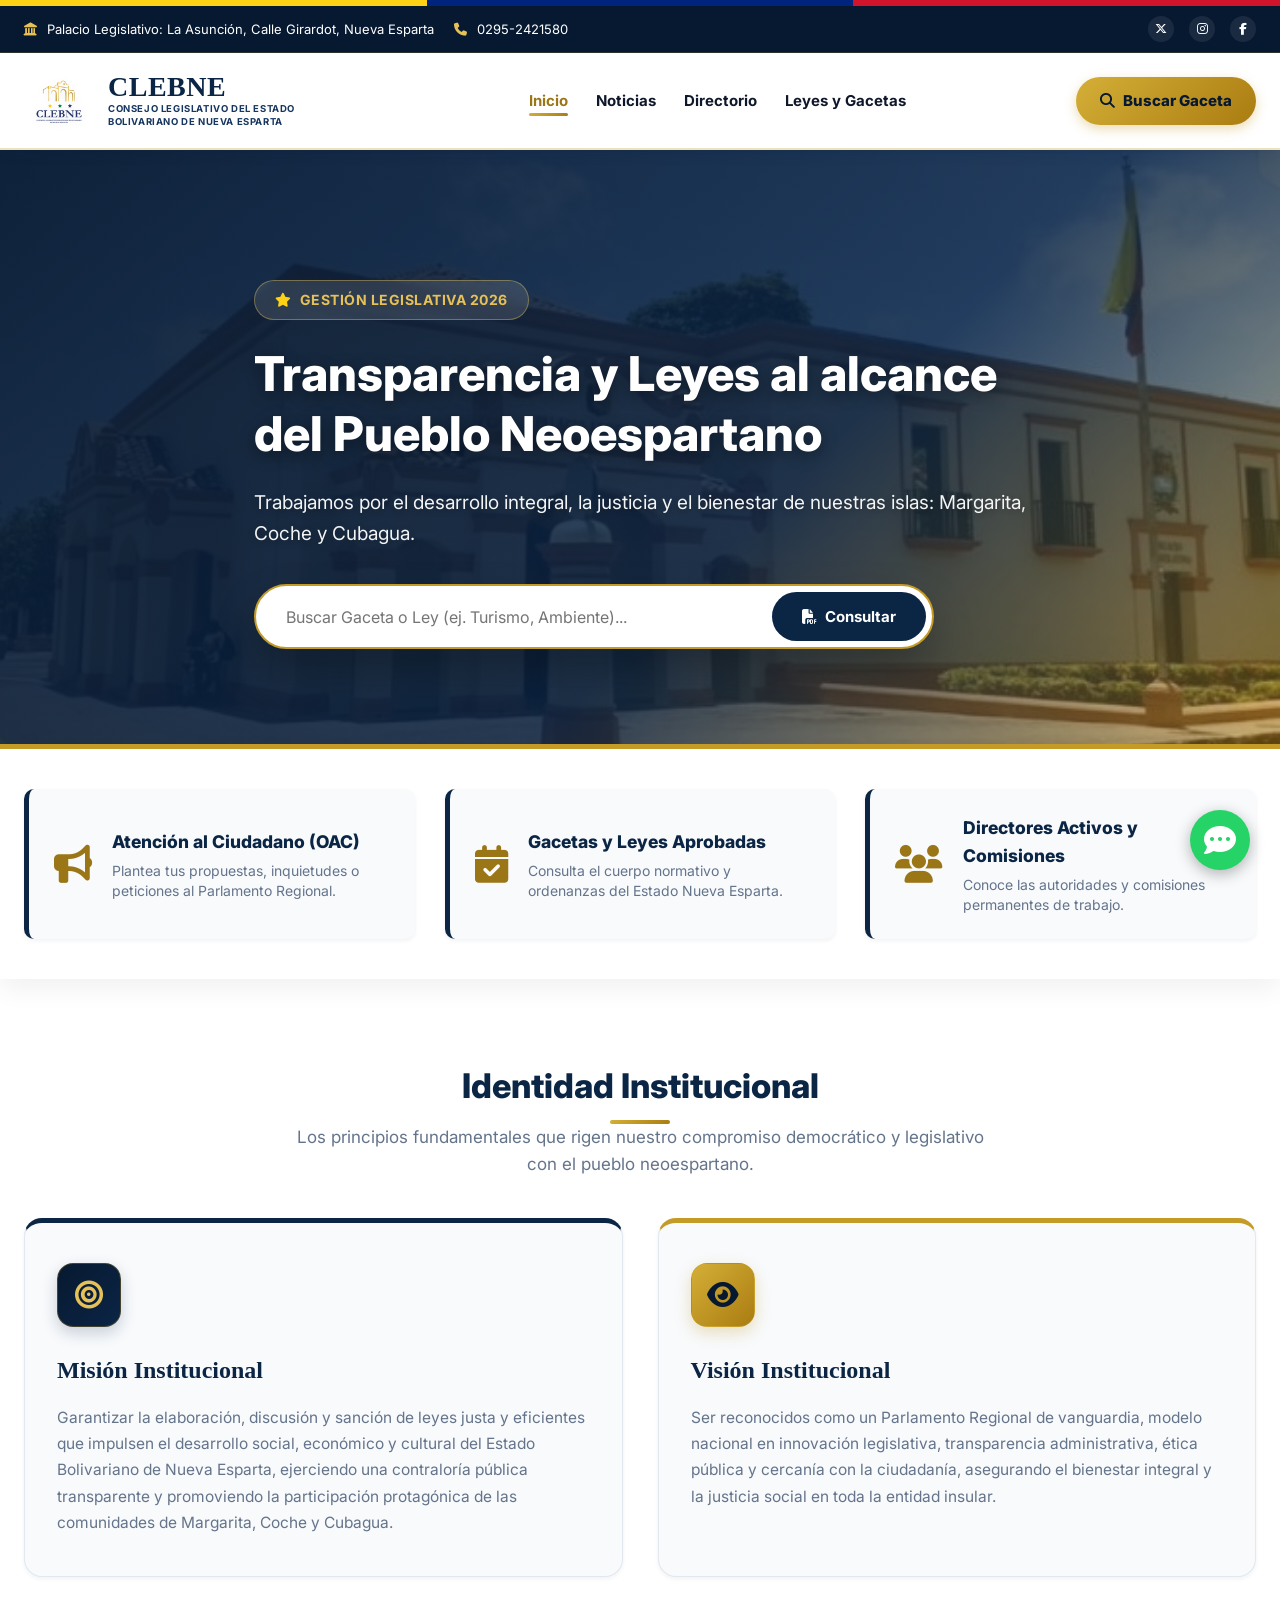
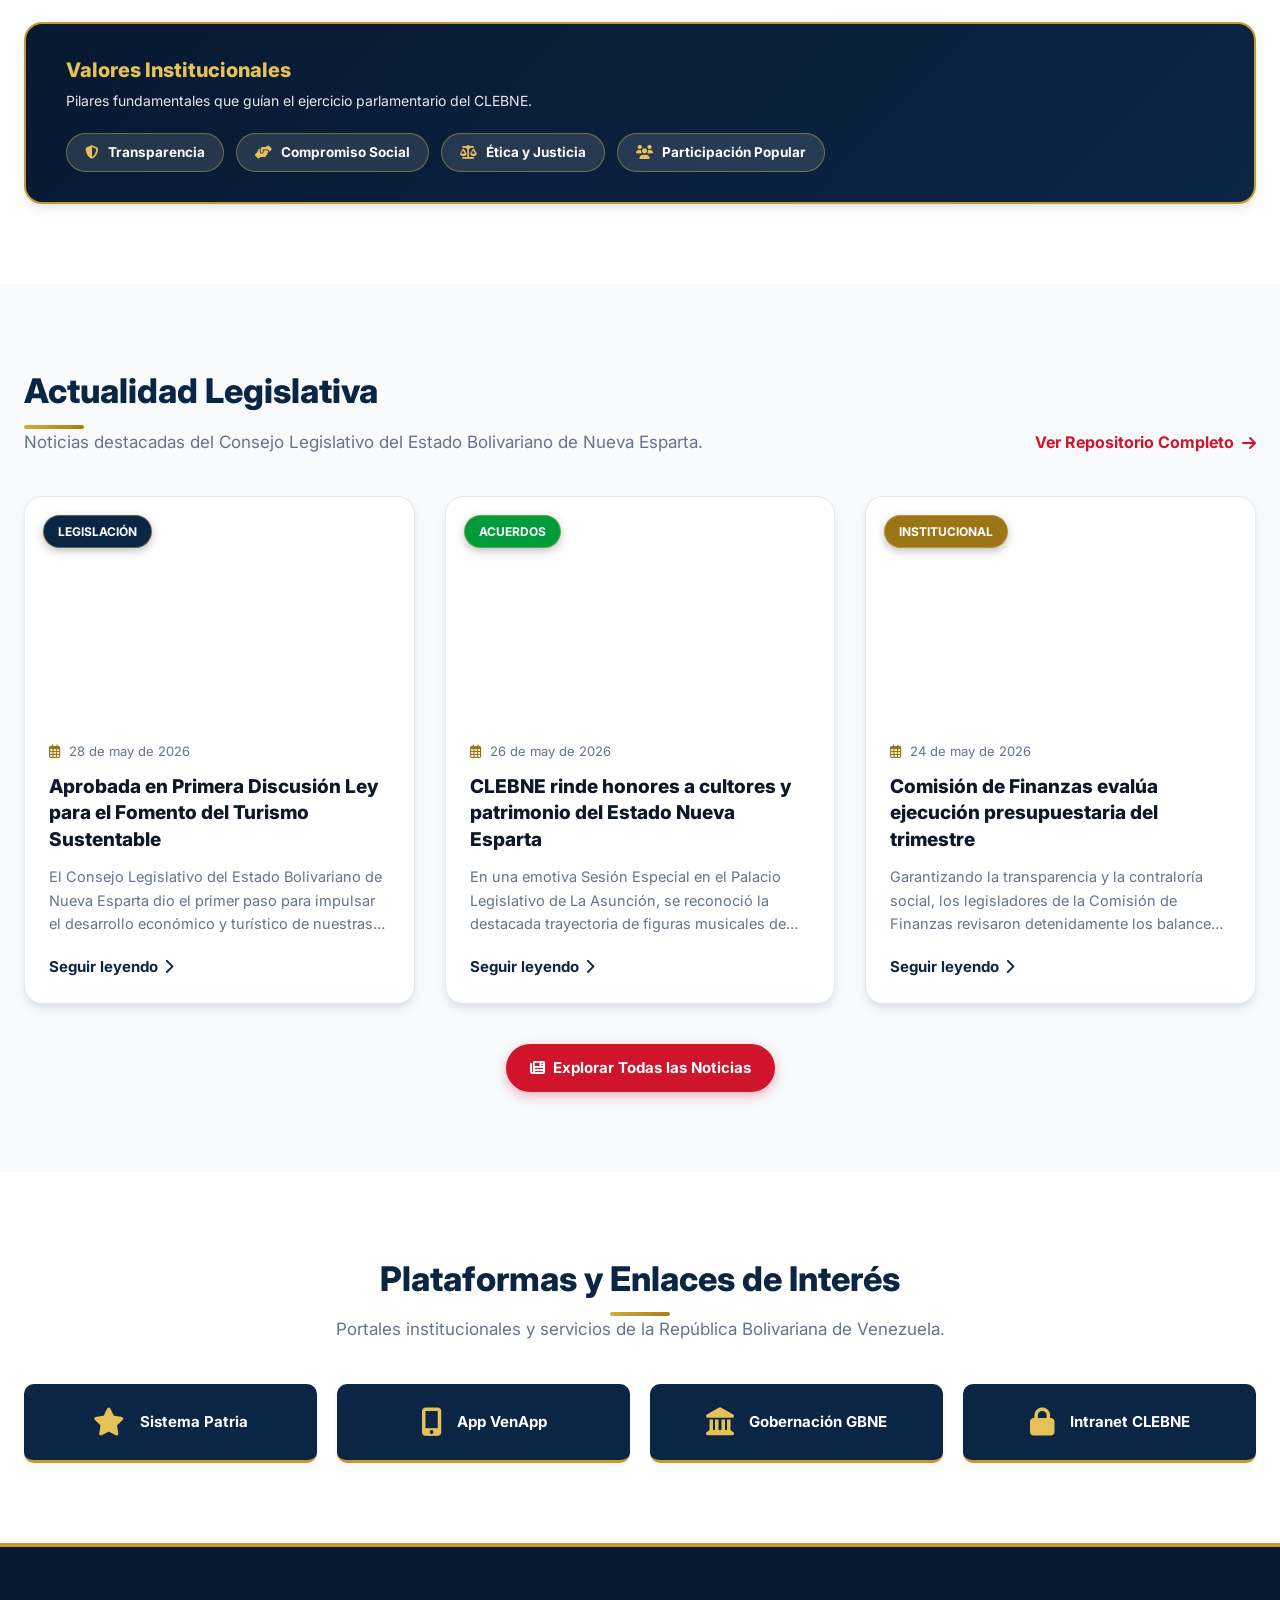
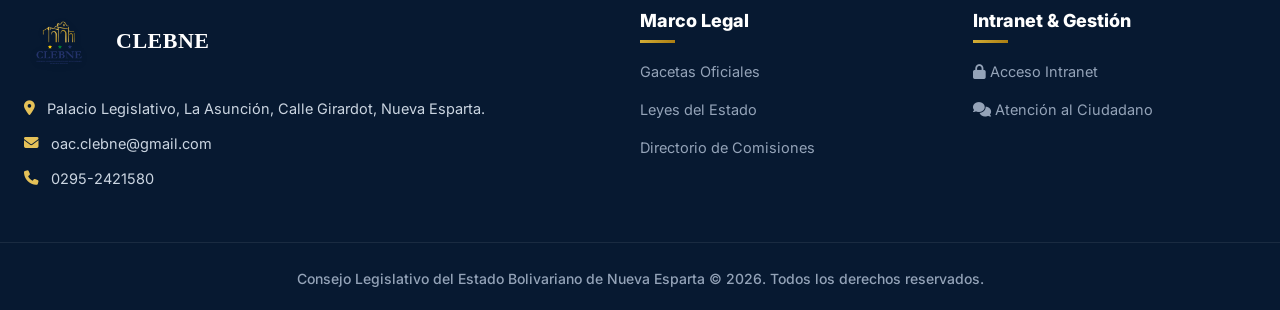
==== commit 2ff3aece: "Se reemplaza la imagen estatica de comisiones por la seccion formal de Mision, Vision y Valores Inst" ====
--- a/index.html
+++ b/index.html
@@ -110,15 +110,47 @@
             </div>
         </section>
 
-        <!-- Comisiones Permanentes -->
-        <section class="comisiones-section">
+        <!-- Misión y Visión Institucional -->
+        <section class="mision-vision-section">
             <div class="container">
                 <div class="section-header center">
-                    <h2 class="section-title">Comisiones Permanentes de Trabajo</h2>
-                    <p class="section-subtitle">Estructura parlamentaria dedicada al estudio de leyes, políticas públicas y desarrollo regional en Nueva Esparta.</p>
-                </div>
-                <div class="comisiones-image-container">
-                    <img src="comisiones.jpg" alt="Comisiones Permanentes de Trabajo" class="comisiones-img" onerror="this.style.display='none'; this.parentElement.innerHTML='<div style=\'padding: 80px 20px; color: #64748b; font-weight: 600; font-size: 18px;\'><i class=\'fas fa-image fa-3x\' style=\'margin-bottom: 15px; color: #cbd5e1;\'></i><br>Por favor, guarda la imagen de las comisiones como \'comisiones.jpg\' en esta carpeta para que aparezca aquí.</div>';">
+                    <h2 class="section-title">Identidad Institucional</h2>
+                    <p class="section-subtitle">Los principios fundamentales que rigen nuestro compromiso democrático y legislativo con el pueblo neoespartano.</p>
+                </div>
+
+                <div class="mision-grid">
+                    <div class="mision-card">
+                        <div class="mision-icon-box">
+                            <i class="fas fa-bullseye"></i>
+                        </div>
+                        <h3>Misión Institucional</h3>
+                        <p>
+                            Garantizar la elaboración, discusión y sanción de leyes justa y eficientes que impulsen el desarrollo social, económico y cultural del Estado Bolivariano de Nueva Esparta, ejerciendo una contraloría pública transparente y promoviendo la participación protagónica de las comunidades de Margarita, Coche y Cubagua.
+                        </p>
+                    </div>
+
+                    <div class="mision-card vision-card">
+                        <div class="mision-icon-box">
+                            <i class="fas fa-eye"></i>
+                        </div>
+                        <h3>Visión Institucional</h3>
+                        <p>
+                            Ser reconocidos como un Parlamento Regional de vanguardia, modelo nacional en innovación legislativa, transparencia administrativa, ética pública y cercanía con la ciudadanía, asegurando el bienestar integral y la justicia social en toda la entidad insular.
+                        </p>
+                    </div>
+                </div>
+
+                <div class="valores-bar">
+                    <div class="valores-info">
+                        <h4>Valores Institucionales</h4>
+                        <p>Pilares fundamentales que guían el ejercicio parlamentario del CLEBNE.</p>
+                    </div>
+                    <div class="valores-tags">
+                        <span class="valores-tag"><i class="fas fa-shield-alt" style="color:var(--gold-light); margin-right:6px;"></i> Transparencia</span>
+                        <span class="valores-tag"><i class="fas fa-hands-helping" style="color:var(--gold-light); margin-right:6px;"></i> Compromiso Social</span>
+                        <span class="valores-tag"><i class="fas fa-balance-scale" style="color:var(--gold-light); margin-right:6px;"></i> Ética y Justicia</span>
+                        <span class="valores-tag"><i class="fas fa-users" style="color:var(--gold-light); margin-right:6px;"></i> Participación Popular</span>
+                    </div>
                 </div>
             </div>
         </section>
--- a/styles.css
+++ b/styles.css
@@ -248,3 +248,93 @@
     .page-header h1 { font-size: 30px; }
     .logo-text .subtitle { display: none; } /* Hide extra subtitle on extremely tiny phones */
 }
+
+/* Mision y Vision Section */
+.mision-vision-section { padding: 80px 0; background: var(--white); position: relative; }
+.mision-grid { display: grid; grid-template-columns: repeat(2, 1fr); gap: 35px; margin-top: 40px; }
+.mision-card { 
+    background: var(--light-gray); 
+    border-radius: var(--radius-lg); 
+    padding: 40px 32px; 
+    border: 1px solid var(--border-color); 
+    border-top: 5px solid var(--primary-blue); 
+    transition: all 0.3s ease; 
+    box-shadow: var(--shadow-sm); 
+    position: relative;
+    overflow: hidden;
+}
+.mision-card:hover { 
+    transform: translateY(-8px); 
+    box-shadow: var(--shadow-lg); 
+    border-top-color: var(--gold-primary); 
+    background: var(--white);
+}
+.mision-card.vision-card { border-top-color: var(--gold-primary); }
+.mision-card.vision-card:hover { border-top-color: var(--primary-blue); }
+
+.mision-icon-box { 
+    width: 64px; 
+    height: 64px; 
+    border-radius: 16px; 
+    background: linear-gradient(135deg, var(--navy-dark) 0%, var(--primary-blue) 100%); 
+    color: var(--gold-light); 
+    display: flex; 
+    align-items: center; 
+    justify-content: center; 
+    font-size: 28px; 
+    margin-bottom: 24px; 
+    box-shadow: 0 6px 16px rgba(11, 37, 69, 0.2); 
+    border: 1px solid rgba(197, 155, 39, 0.3);
+}
+.vision-card .mision-icon-box {
+    background: var(--gold-gradient);
+    color: var(--navy-dark);
+    box-shadow: 0 6px 16px rgba(197, 155, 39, 0.3);
+}
+
+.mision-card h3 { 
+    font-size: 24px; 
+    font-weight: 800; 
+    color: var(--primary-blue); 
+    margin-bottom: 15px; 
+    font-family: 'Times New Roman', Georgia, serif;
+}
+.mision-card p { 
+    font-size: 15.5px; 
+    color: var(--muted-text); 
+    line-height: 1.7; 
+}
+
+.valores-bar {
+    margin-top: 45px;
+    background: linear-gradient(135deg, var(--navy-dark) 0%, var(--primary-blue) 100%);
+    border-radius: var(--radius-lg);
+    padding: 30px 40px;
+    color: white;
+    display: flex;
+    align-items: center;
+    justify-content: space-between;
+    gap: 20px;
+    box-shadow: var(--shadow-md);
+    border: 2px solid var(--gold-primary);
+    flex-wrap: wrap;
+}
+.valores-info h4 { font-size: 20px; font-weight: 800; color: var(--gold-light); margin-bottom: 4px; }
+.valores-info p { font-size: 14px; opacity: 0.9; }
+.valores-tags { display: flex; gap: 12px; flex-wrap: wrap; }
+.valores-tag {
+    background: rgba(255,255,255,0.12);
+    backdrop-filter: blur(4px);
+    border: 1px solid rgba(229, 193, 88, 0.4);
+    color: white;
+    padding: 8px 18px;
+    border-radius: var(--radius-full);
+    font-size: 13.5px;
+    font-weight: 700;
+}
+
+@media (max-width: 992px) {
+    .mision-grid { grid-template-columns: 1fr; }
+    .valores-bar { flex-direction: column; text-align: center; padding: 25px 20px; }
+    .valores-tags { justify-content: center; }
+}
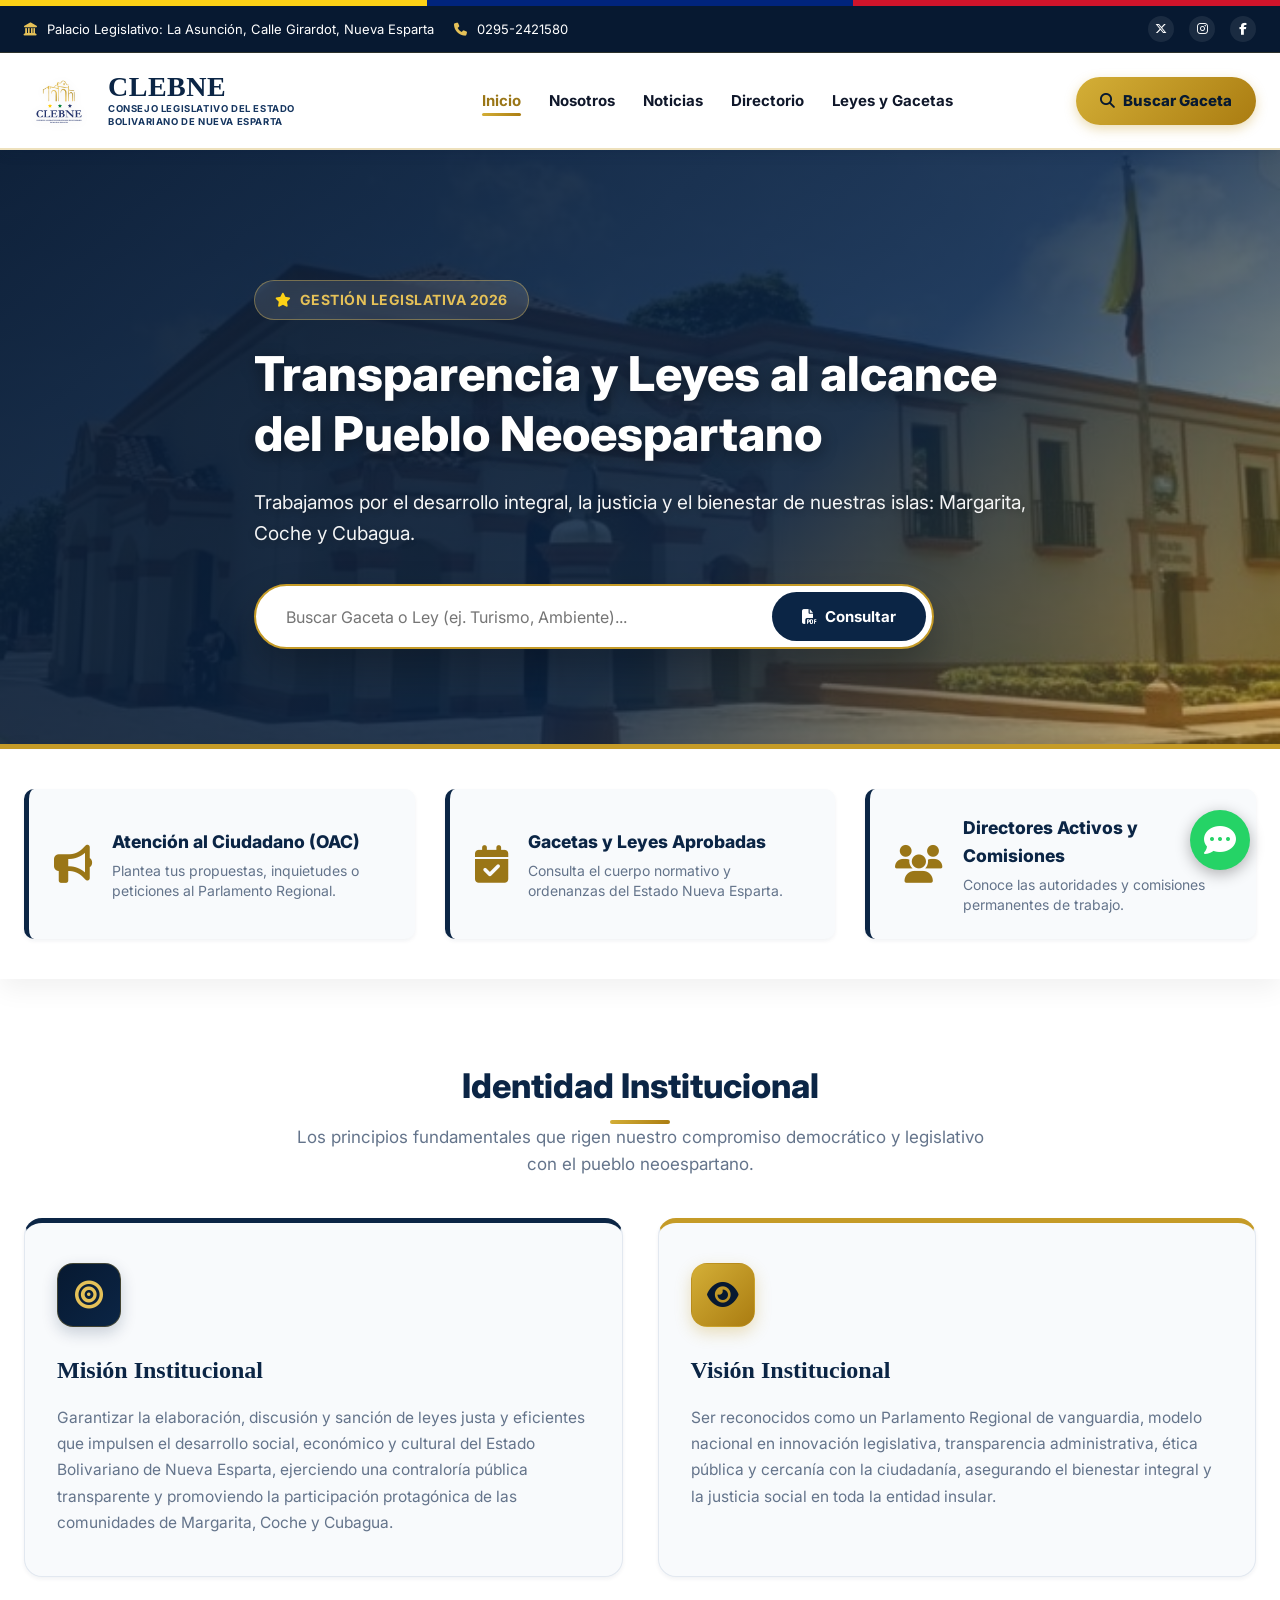
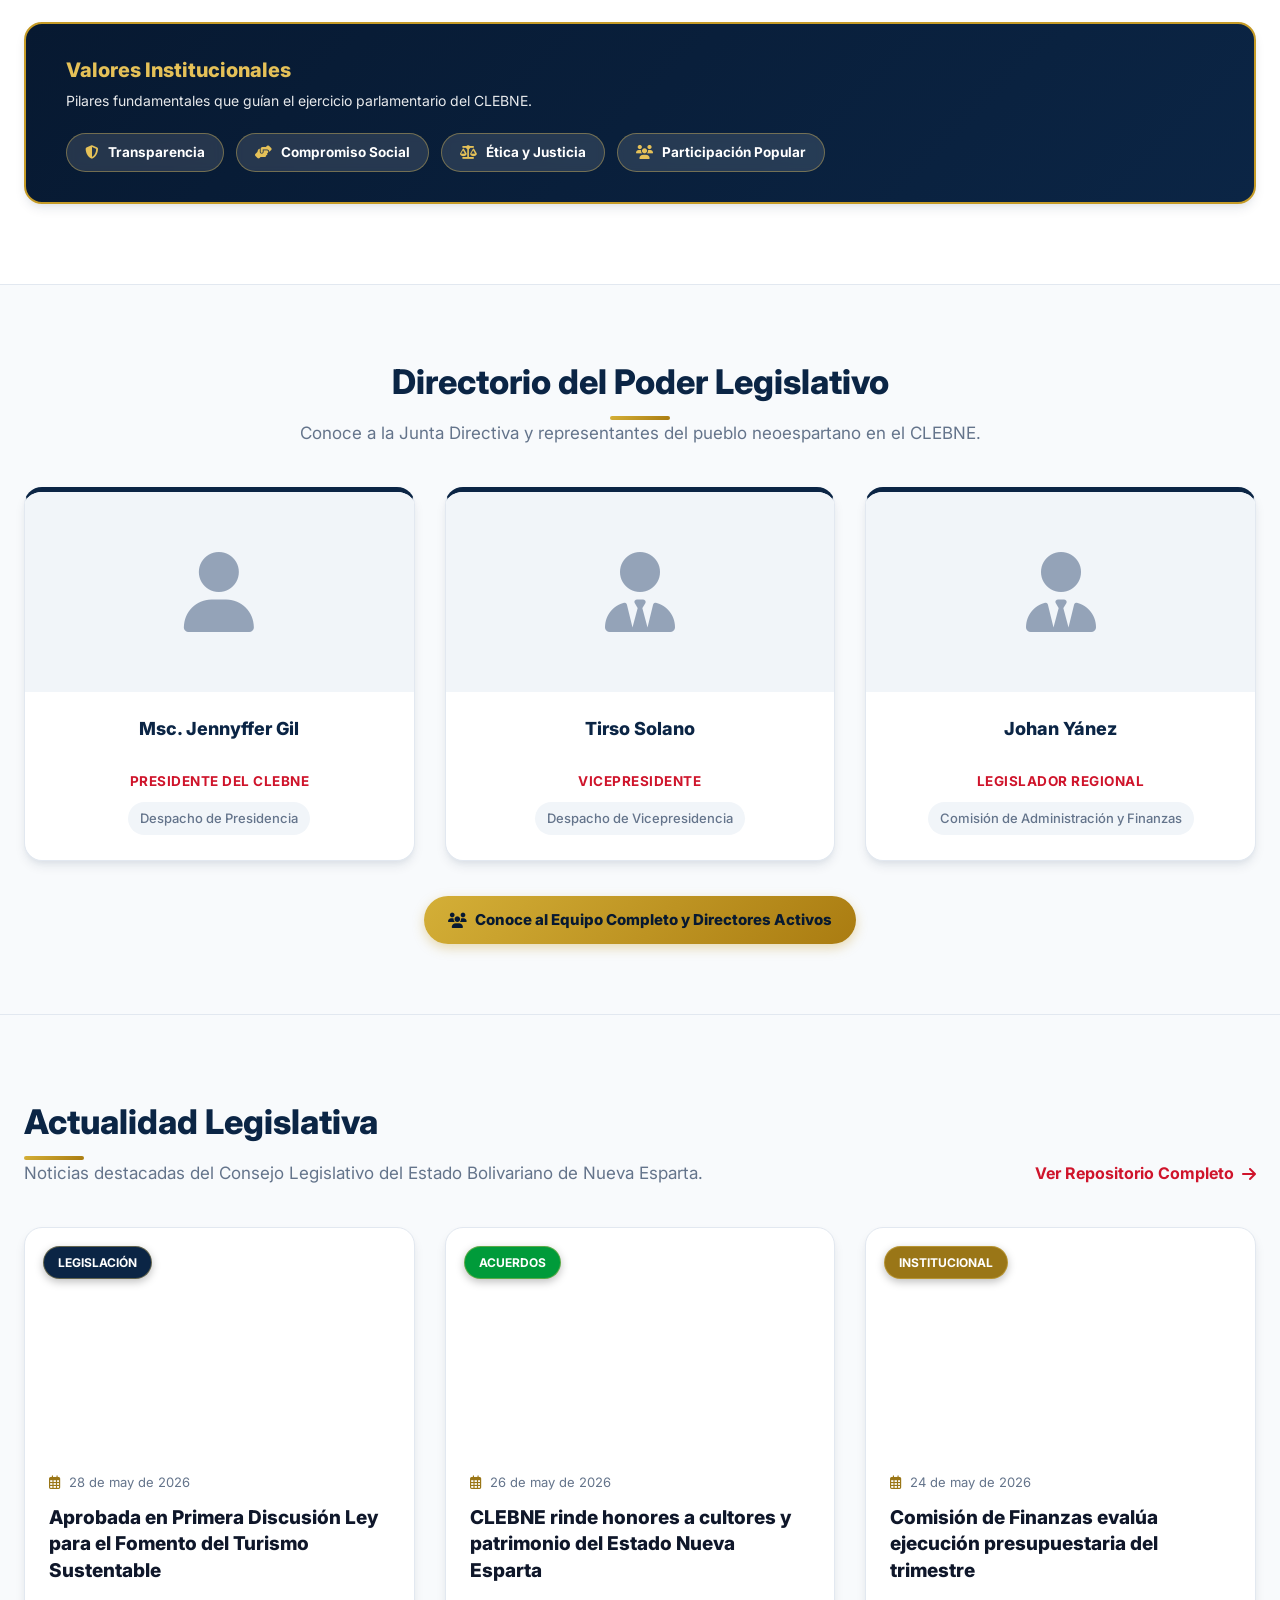
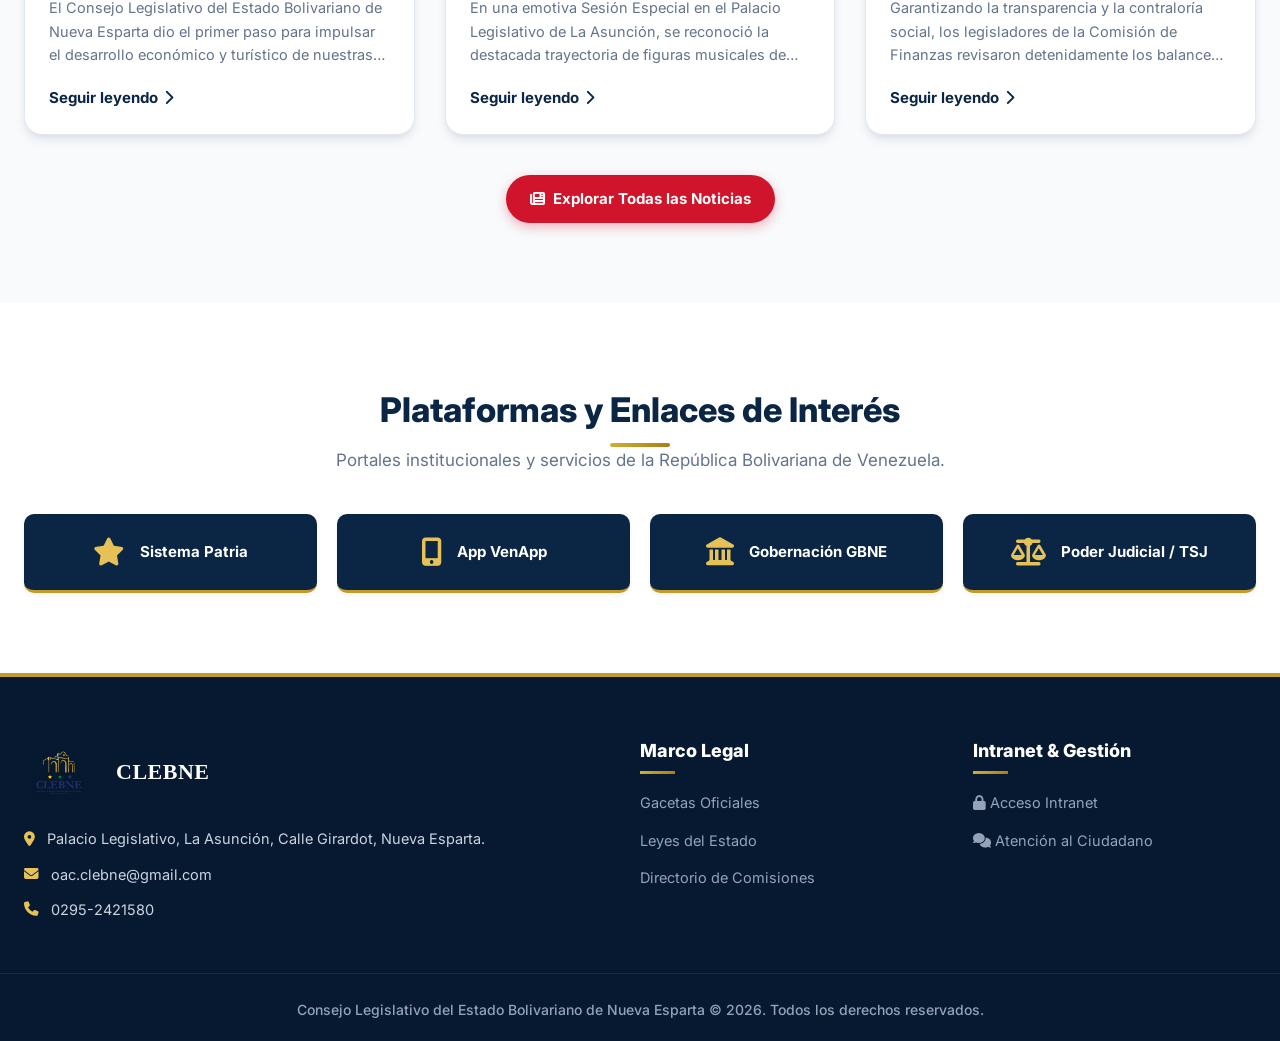
==== commit 73bb7b0e: "Se remueve tarjeta intranet de plataformas, se agrega vista previa del directorio con 3 integrantes " ====
--- a/index.html
+++ b/index.html
@@ -59,6 +59,7 @@
             <nav>
                 <ul class="nav-links">
                     <li><a href="index.html" class="active">Inicio</a></li>
+                    <li><a href="nosotros.html">Nosotros</a></li>
                     <li><a href="noticias.html">Noticias</a></li>
                     <li><a href="directorio.html">Directorio</a></li>
                     <li><a href="gacetas.html">Leyes y Gacetas</a></li>
@@ -151,6 +152,51 @@
                         <span class="valores-tag"><i class="fas fa-balance-scale" style="color:var(--gold-light); margin-right:6px;"></i> Ética y Justicia</span>
                         <span class="valores-tag"><i class="fas fa-users" style="color:var(--gold-light); margin-right:6px;"></i> Participación Popular</span>
                     </div>
+                </div>
+            </div>
+        </section>
+
+        <!-- Vista Previa del Directorio Legislativo -->
+        <section class="directorio-preview-section">
+            <div class="container">
+                <div class="section-header center">
+                    <h2 class="section-title">Directorio del Poder Legislativo</h2>
+                    <p class="section-subtitle">Conoce a la Junta Directiva y representantes del pueblo neoespartano en el CLEBNE.</p>
+                </div>
+
+                <div class="directorio-preview-grid">
+                    <div class="legislador-card">
+                        <div class="avatar-placeholder"><i class="fas fa-user"></i></div>
+                        <div class="legislador-info">
+                            <h3>Msc. Jennyffer Gil</h3>
+                            <p class="role">Presidente del CLEBNE</p>
+                            <p class="comision">Despacho de Presidencia</p>
+                        </div>
+                    </div>
+
+                    <div class="legislador-card">
+                        <div class="avatar-placeholder"><i class="fas fa-user-tie"></i></div>
+                        <div class="legislador-info">
+                            <h3>Tirso Solano</h3>
+                            <p class="role">Vicepresidente</p>
+                            <p class="comision">Despacho de Vicepresidencia</p>
+                        </div>
+                    </div>
+
+                    <div class="legislador-card">
+                        <div class="avatar-placeholder"><i class="fas fa-user-tie"></i></div>
+                        <div class="legislador-info">
+                            <h3>Johan Yánez</h3>
+                            <p class="role">Legislador Regional</p>
+                            <p class="comision">Comisión de Administración y Finanzas</p>
+                        </div>
+                    </div>
+                </div>
+
+                <div style="text-align: center; margin-top: 35px;">
+                    <a href="directorio.html" class="btn btn-gold">
+                        <i class="fas fa-users"></i> Conoce al Equipo Completo y Directores Activos
+                    </a>
                 </div>
             </div>
         </section>
@@ -194,9 +240,9 @@
                         <i class="fas fa-landmark"></i>
                         <span>Gobernación GBNE</span>
                     </a>
-                    <a href="login.html" class="enlace-card">
-                        <i class="fas fa-lock"></i>
-                        <span>Intranet CLEBNE</span>
+                    <a href="https://www.tsj.gob.ve/" target="_blank" rel="noopener" class="enlace-card">
+                        <i class="fas fa-balance-scale"></i>
+                        <span>Poder Judicial / TSJ</span>
                     </a>
                 </div>
             </div>
--- a/styles.css
+++ b/styles.css
@@ -338,3 +338,20 @@
     .valores-bar { flex-direction: column; text-align: center; padding: 25px 20px; }
     .valores-tags { justify-content: center; }
 }
+
+/* Directorio Preview Section */
+.directorio-preview-section {
+    padding: 70px 0;
+    background: #f8fafc;
+    border-top: 1px solid var(--border-color);
+    border-bottom: 1px solid var(--border-color);
+}
+.directorio-preview-grid {
+    display: grid;
+    grid-template-columns: repeat(3, 1fr);
+    gap: 30px;
+    margin-top: 35px;
+}
+@media (max-width: 992px) {
+    .directorio-preview-grid { grid-template-columns: 1fr; }
+}
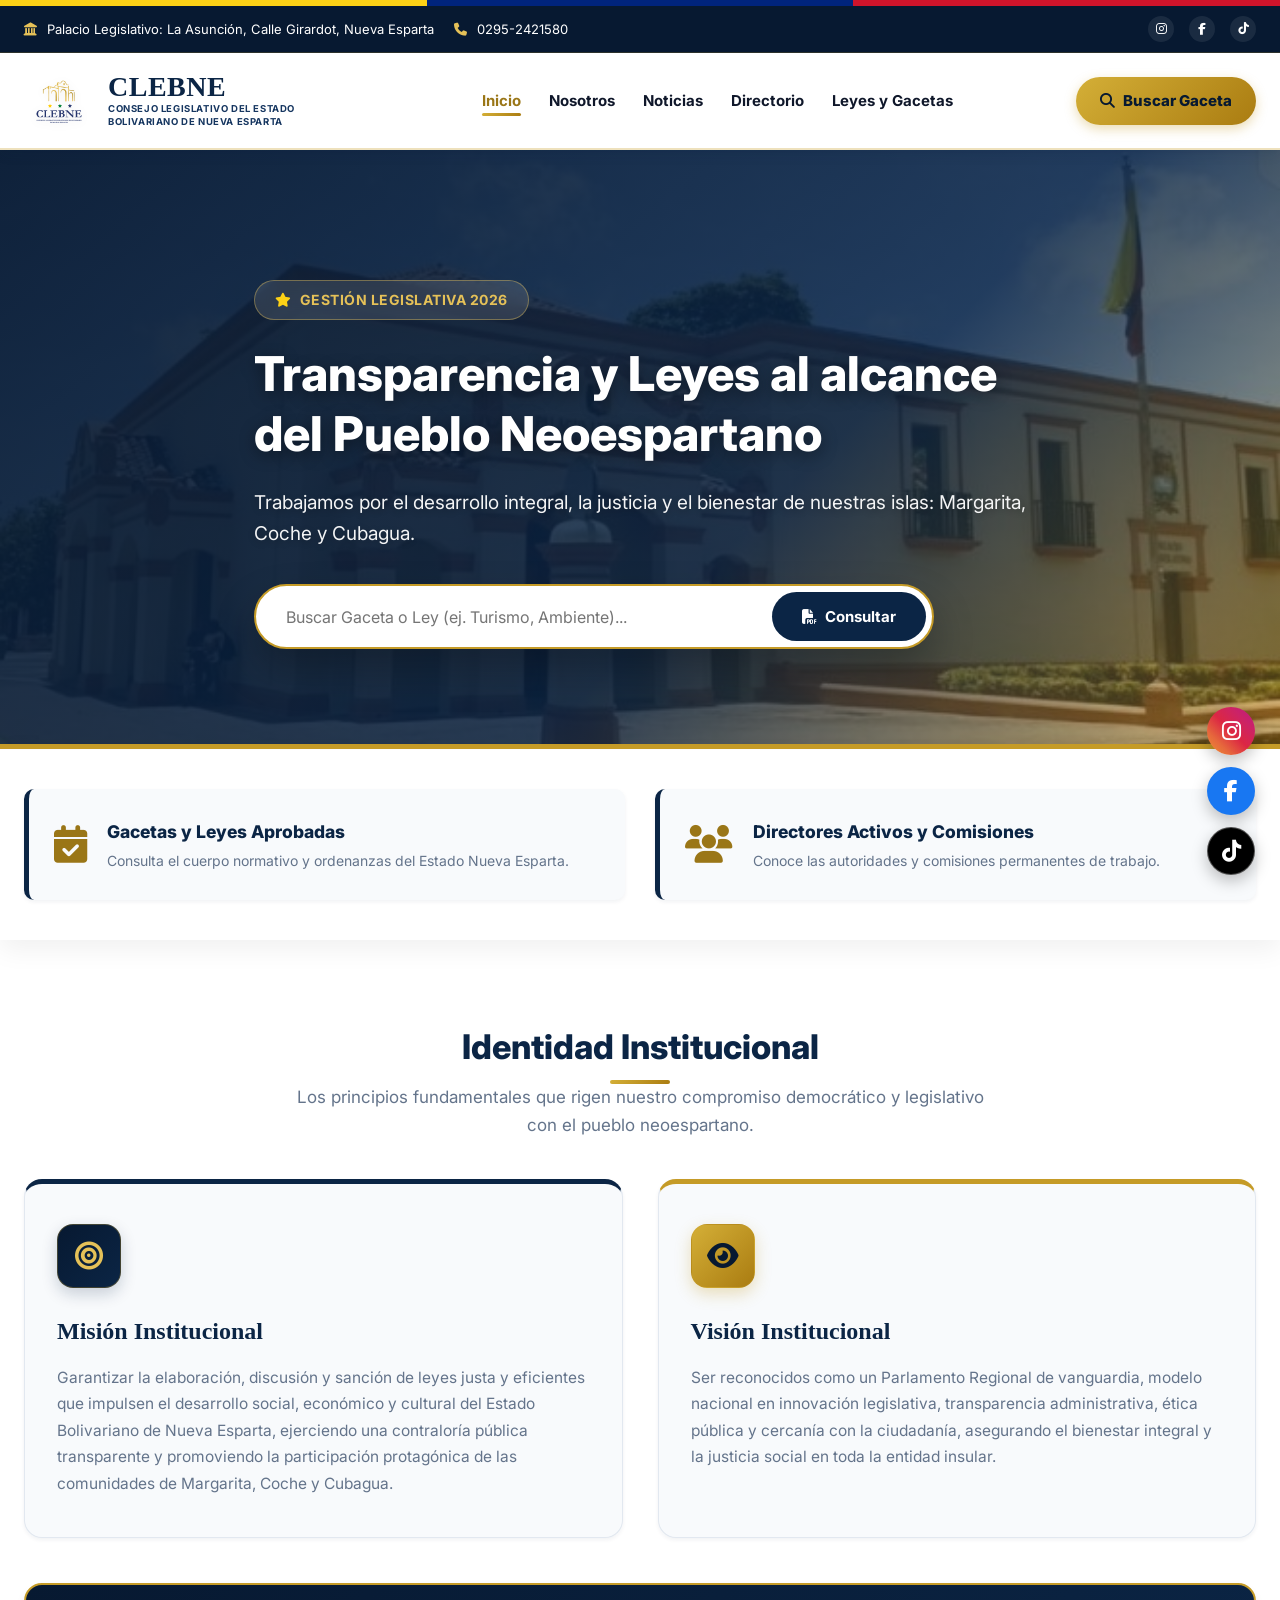
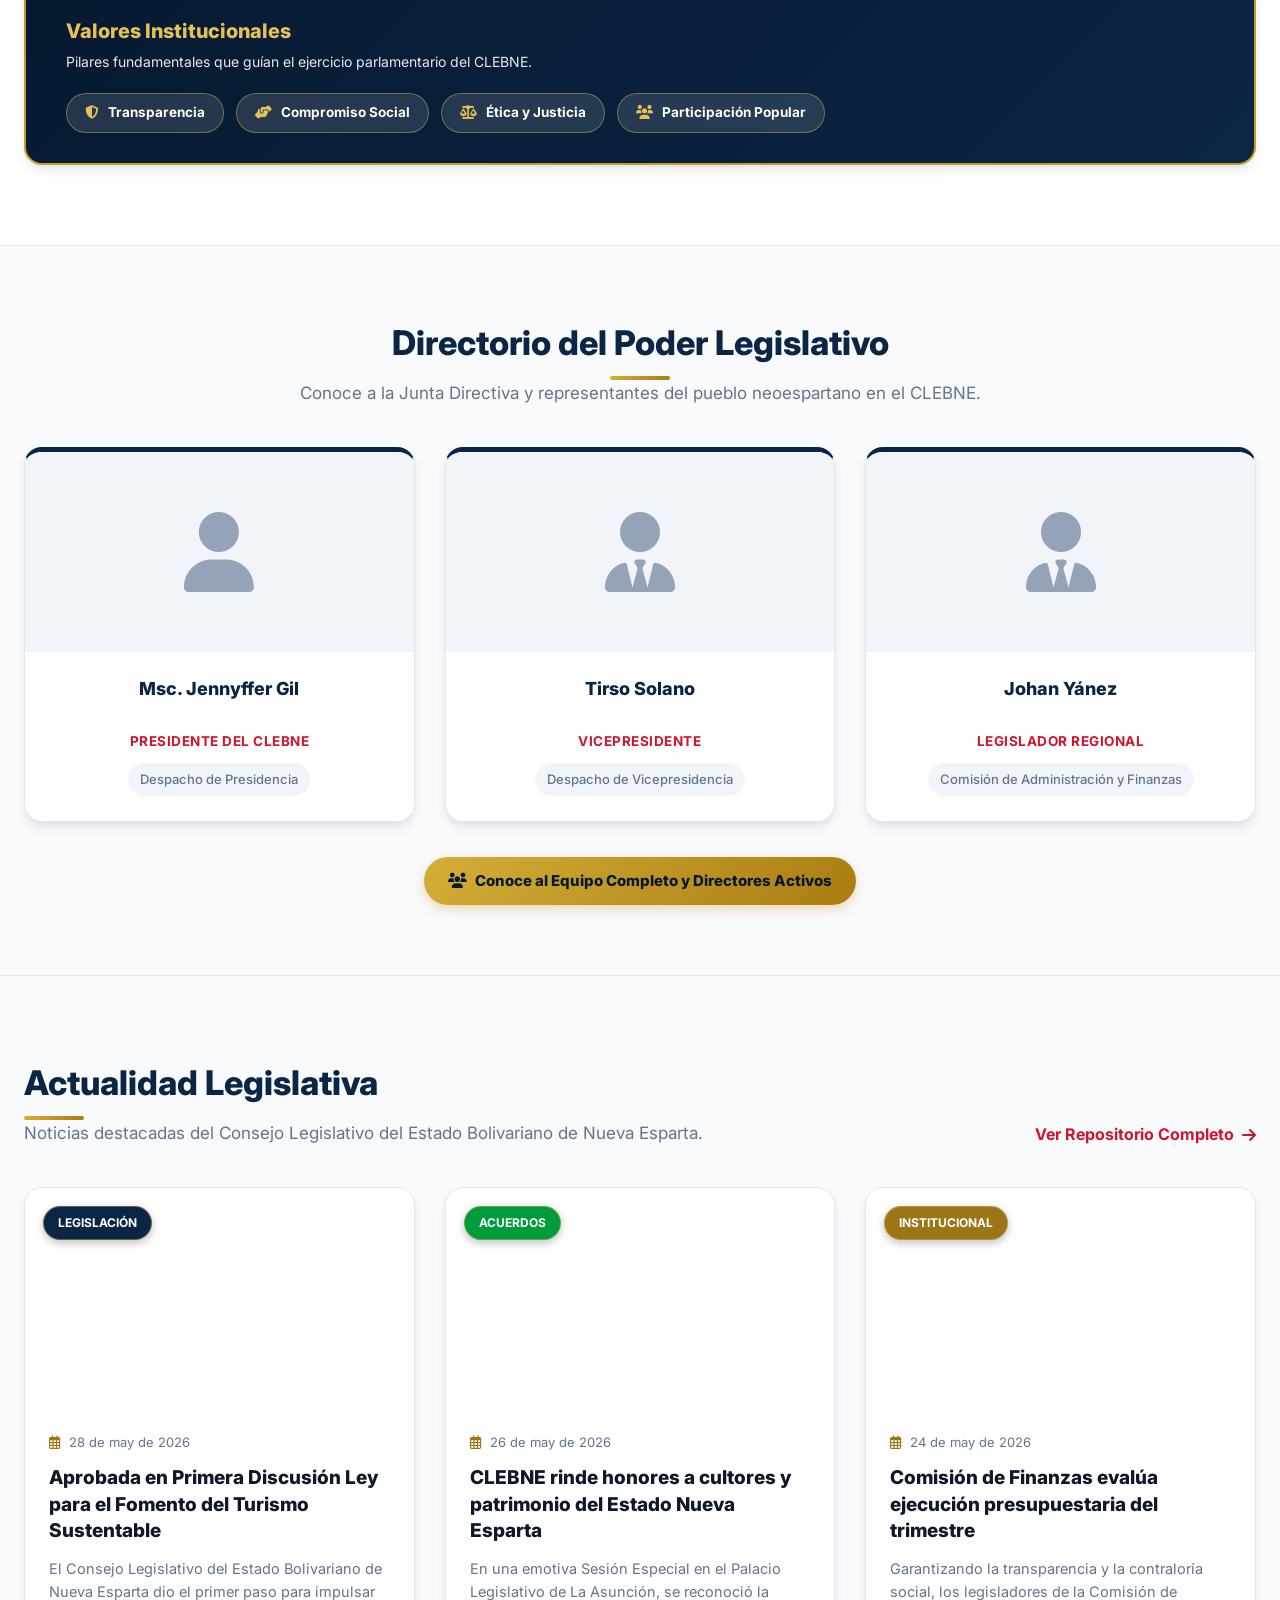
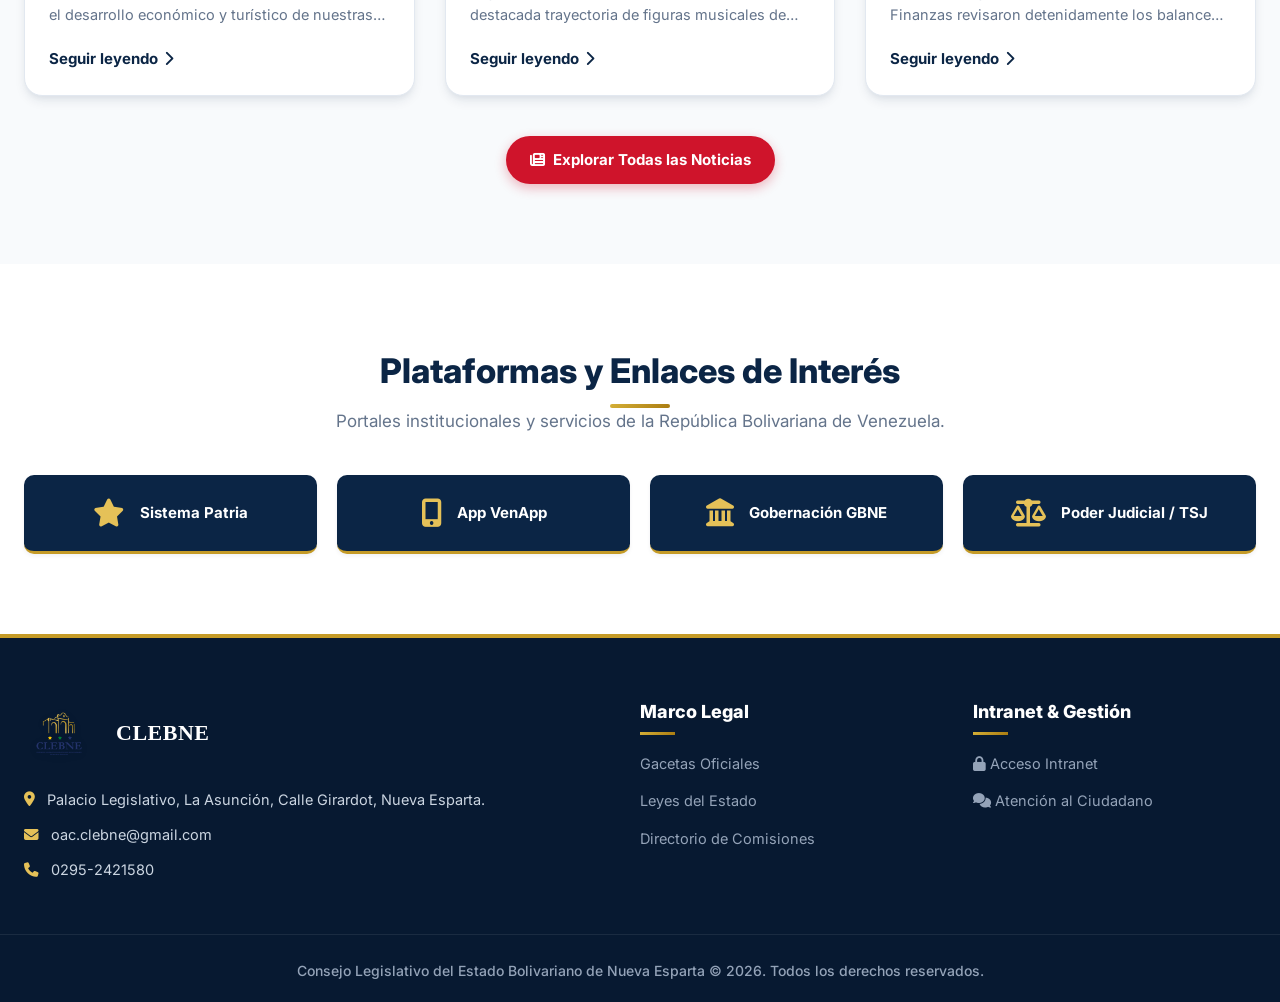
==== commit 42f7aafb: "Corregida carga de fotos en directorio con compresion automatica Canvas, removida tarjeta OAC de ini" ====
--- a/index.html
+++ b/index.html
@@ -36,9 +36,9 @@
                 <span><i class="fas fa-phone"></i> 0295-2421580</span>
             </div>
             <div class="social-links">
-                <a href="#" title="X (Twitter)"><i class="fab fa-x-twitter"></i></a>
-                <a href="#" title="Instagram"><i class="fab fa-instagram"></i></a>
-                <a href="#" title="Facebook"><i class="fab fa-facebook-f"></i></a>
+                <a href="https://www.instagram.com/clebne_oficial/?hl=es" target="_blank" rel="noopener" title="Instagram @clebne_oficial"><i class="fab fa-instagram"></i></a>
+                <a href="https://www.facebook.com/clebne/?ref=NONE_xav_ig_profile_page_web#" target="_blank" rel="noopener" title="Facebook CLEBNE"><i class="fab fa-facebook-f"></i></a>
+                <a href="https://www.tiktok.com/@clebne_oficial" target="_blank" rel="noopener" title="TikTok @clebne_oficial"><i class="fab fa-tiktok"></i></a>
             </div>
         </div>
     </div>
@@ -84,16 +84,9 @@
             </div>
         </section>
 
-        <!-- Sección de Participación (Atención al Ciudadano) -->
+        <!-- Sección de Accesos Rápidos -->
         <section class="participacion-section">
-            <div class="container participacion-grid">
-                <div class="part-card" onclick="openCitizenModal();">
-                    <div class="part-icon"><i class="fas fa-bullhorn"></i></div>
-                    <div class="part-info">
-                        <h3>Atención al Ciudadano (OAC)</h3>
-                        <p>Plantea tus propuestas, inquietudes o peticiones al Parlamento Regional.</p>
-                    </div>
-                </div>
+            <div class="container participacion-grid" style="grid-template-columns: repeat(2, 1fr);">
                 <a href="gacetas.html" class="part-card">
                     <div class="part-icon"><i class="fas fa-calendar-check"></i></div>
                     <div class="part-info">
@@ -349,10 +342,18 @@
         </div>
     </footer>
 
-    <!-- Botón Flotante -->
-    <a href="#" onclick="openCitizenModal(); return false;" class="floating-btn" title="Atención al Ciudadano CLEBNE">
-        <i class="fas fa-comment-dots"></i>
-    </a>
+    <!-- Redes Sociales Flotantes CLEBNE -->
+    <div class="floating-social-bar">
+        <a href="https://www.instagram.com/clebne_oficial/?hl=es" target="_blank" rel="noopener" class="social-btn instagram" title="Instagram @clebne_oficial">
+            <i class="fab fa-instagram"></i>
+        </a>
+        <a href="https://www.facebook.com/clebne/?ref=NONE_xav_ig_profile_page_web#" target="_blank" rel="noopener" class="social-btn facebook" title="Facebook CLEBNE">
+            <i class="fab fa-facebook-f"></i>
+        </a>
+        <a href="https://www.tiktok.com/@clebne_oficial" target="_blank" rel="noopener" class="social-btn tiktok" title="TikTok @clebne_oficial">
+            <i class="fab fa-tiktok"></i>
+        </a>
+    </div>
 
     <script>
         const defaultNews = [
@@ -382,9 +383,24 @@
             }
         ];
 
+        // Helper de Sanitización XSS
+        function sanitizeHTML(str) {
+            if (!str) return '';
+            const temp = document.createElement('div');
+            temp.textContent = str;
+            return temp.innerHTML;
+        }
+
+        const defaultDirectorioPreview = [
+            { name: "Msc. Jennyffer Gil", role: "Presidente del CLEBNE", commission: "Despacho de Presidencia", gender: "female" },
+            { name: "Tirso Solano", role: "Vicepresidente", commission: "Despacho de Vicepresidencia", gender: "male" },
+            { name: "Johan Yánez", role: "Legislador Regional", commission: "Comisión de Administración y Finanzas", gender: "male" }
+        ];
+
         window.addEventListener('DOMContentLoaded', () => {
             loadHeroConfig();
             renderNews();
+            renderDirectorioPreview();
         });
 
         function loadHeroConfig() {
@@ -392,11 +408,40 @@
             if (configStr) {
                 try {
                     const cfg = JSON.parse(configStr);
-                    if (cfg.badge) document.getElementById('heroBadgeElement').innerHTML = `<i class="fas fa-star" style="color:var(--accent-yellow);"></i> ${cfg.badge}`;
+                    if (cfg.badge) document.getElementById('heroBadgeElement').innerHTML = `<i class="fas fa-star" style="color:var(--accent-yellow);"></i> ${sanitizeHTML(cfg.badge)}`;
                     if (cfg.title) document.getElementById('heroTitleElement').innerText = cfg.title;
                     if (cfg.subtitle) document.getElementById('heroSubtitleElement').innerText = cfg.subtitle;
                 } catch(e){}
             }
+        }
+
+        function renderDirectorioPreview() {
+            const previewGrid = document.querySelector('.directorio-preview-grid');
+            if (!previewGrid) return;
+
+            const list = JSON.parse(localStorage.getItem('clebne_legisladores')) || defaultDirectorioPreview;
+            const top3 = list.slice(0, 3);
+            previewGrid.innerHTML = '';
+
+            top3.forEach(item => {
+                const card = document.createElement('div');
+                card.className = 'legislador-card';
+                
+                const avatarIcon = item.gender === 'F' || item.gender === 'female' ? 'fa-user' : 'fa-user-tie';
+                const avatarHTML = item.image
+                    ? `<div class="avatar-container"><img src="${item.image}" alt="${sanitizeHTML(item.name)}" class="director-img"></div>`
+                    : `<div class="avatar-placeholder"><i class="fas ${avatarIcon}"></i></div>`;
+
+                card.innerHTML = `
+                    ${avatarHTML}
+                    <div class="legislador-info">
+                        <h3>${sanitizeHTML(item.name)}</h3>
+                        <p class="role">${sanitizeHTML(item.role)}</p>
+                        <p class="comision">${sanitizeHTML(item.commission)}</p>
+                    </div>
+                `;
+                previewGrid.appendChild(card);
+            });
         }
 
         function renderNews() {
@@ -426,14 +471,14 @@
                 
                 article.innerHTML = `
                     <div class="news-img" style="background-image: url('${item.image}');">
-                        <span class="news-category" style="background-color: ${categoryColor}; color: ${categoryTextColor};">${item.category}</span>
+                        <span class="news-category" style="background-color: ${categoryColor}; color: ${categoryTextColor};">${sanitizeHTML(item.category)}</span>
                     </div>
                     <div class="news-content">
                         <div class="news-meta">
                             <span><i class="far fa-calendar-alt"></i> ${fechaFormateada}</span>
                         </div>
-                        <h3>${item.title}</h3>
-                        <p>${item.content}</p>
+                        <h3>${sanitizeHTML(item.title)}</h3>
+                        <p>${sanitizeHTML(item.content)}</p>
                         <a href="noticia.html?id=${item.id}" class="read-more">Seguir leyendo <i class="fas fa-chevron-right"></i></a>
                     </div>
                 `;
@@ -441,7 +486,7 @@
             });
         }
 
-        // Modal OAC
+        // Modal OAC con Protección Anti-Spam (Rate Throttling) y Sanitización
         function openCitizenModal() {
             document.getElementById('modalFormContainer').style.display = 'block';
             document.getElementById('modalSuccessContainer').style.display = 'none';
@@ -455,6 +500,18 @@
 
         function submitCitizenRequest(e) {
             e.preventDefault();
+
+            // Protección de Rate Limiting (Máximo 3 peticiones por 5 minutos)
+            const rateLimitKey = 'clebne_oac_timestamps';
+            let timestamps = JSON.parse(localStorage.getItem(rateLimitKey)) || [];
+            const now = Date.now();
+            timestamps = timestamps.filter(t => now - t < 5 * 60 * 1000); // 5 minutos
+
+            if (timestamps.length >= 3) {
+                alert('Seguridad CLEBNE: Ha alcanzado el límite de solicitudes permitidas por 5 minutos. Por favor intente más tarde.');
+                return;
+            }
+
             const solicitudes = JSON.parse(localStorage.getItem('clebne_solicitudes')) || [];
             
             const randomCode = 'CLEBNE-' + new Date().getFullYear() + '-' + Math.floor(1000 + Math.random() * 9000);
@@ -462,12 +519,12 @@
             const newRequest = {
                 id: 'sol-' + Date.now(),
                 code: randomCode,
-                name: document.getElementById('reqName').value.trim(),
-                cedula: document.getElementById('reqCedula').value.trim(),
-                email: document.getElementById('reqEmail').value.trim(),
-                phone: document.getElementById('reqPhone').value.trim(),
-                subject: document.getElementById('reqSubject').value.trim(),
-                message: document.getElementById('reqMessage').value.trim(),
+                name: sanitizeHTML(document.getElementById('reqName').value.trim()),
+                cedula: sanitizeHTML(document.getElementById('reqCedula').value.trim()),
+                email: sanitizeHTML(document.getElementById('reqEmail').value.trim()),
+                phone: sanitizeHTML(document.getElementById('reqPhone').value.trim()),
+                subject: sanitizeHTML(document.getElementById('reqSubject').value.trim()),
+                message: sanitizeHTML(document.getElementById('reqMessage').value.trim()),
                 date: new Date().toISOString().split('T')[0],
                 status: 'Pendiente'
             };
@@ -475,6 +532,9 @@
             solicitudes.unshift(newRequest);
             localStorage.setItem('clebne_solicitudes', JSON.stringify(solicitudes));
 
+            timestamps.push(now);
+            localStorage.setItem(rateLimitKey, JSON.stringify(timestamps));
+
             document.getElementById('ticketCodeDisplay').innerText = randomCode;
             document.getElementById('modalFormContainer').style.display = 'none';
             document.getElementById('modalSuccessContainer').style.display = 'block';
--- a/styles.css
+++ b/styles.css
@@ -173,9 +173,46 @@
 .modal-card { background: white; border-radius: var(--radius-lg); max-width: 600px; width: 100%; padding: 35px; box-shadow: 0 25px 50px -12px rgba(0,0,0,0.5); border-top: 6px solid var(--gold-primary); transform: translateY(20px); transition: transform 0.3s ease; max-height: 90vh; overflow-y: auto; }
 .modal-overlay.active .modal-card { transform: translateY(0); }
 
-/* Floating WhatsApp Btn */
-.floating-btn { position: fixed; bottom: 30px; right: 30px; width: 60px; height: 60px; background-color: #25d366; color: white; border-radius: 50%; display: flex; justify-content: center; align-items: center; font-size: 32px; box-shadow: 0 4px 15px rgba(0,0,0,0.3); z-index: 1000; transition: transform 0.3s; }
-.floating-btn:hover { transform: scale(1.1); color: white; box-shadow: 0 6px 20px rgba(0,0,0,0.4); }
+/* Floating Social Media Bar CLEBNE */
+.floating-social-bar {
+    position: fixed;
+    bottom: 25px;
+    right: 25px;
+    display: flex;
+    flex-direction: column;
+    gap: 12px;
+    z-index: 1000;
+}
+.floating-social-bar .social-btn {
+    width: 48px;
+    height: 48px;
+    border-radius: 50%;
+    display: flex;
+    justify-content: center;
+    align-items: center;
+    color: white;
+    font-size: 22px;
+    box-shadow: 0 6px 16px rgba(0,0,0,0.25);
+    transition: transform 0.3s ease, box-shadow 0.3s ease;
+    text-decoration: none;
+}
+.floating-social-bar .social-btn:hover {
+    transform: scale(1.15) translateX(-3px);
+    box-shadow: 0 8px 22px rgba(0,0,0,0.35);
+    color: white;
+}
+.floating-social-bar .social-btn.instagram {
+    background: linear-gradient(45deg, #f09433 0%, #e6683c 25%, #dc2743 50%, #cc2366 75%, #bc1888 100%);
+}
+.floating-social-bar .social-btn.facebook {
+    background: #1877f2;
+}
+.floating-social-bar .social-btn.tiktok {
+    background: #000000;
+    border: 1px solid rgba(255,255,255,0.3);
+}
+
+.floating-btn { display: none; }
 
 /* Footer */
 footer { background-color: var(--navy-dark); color: var(--white); padding: 60px 0 20px; margin-top: auto; border-top: 4px solid var(--gold-primary); }
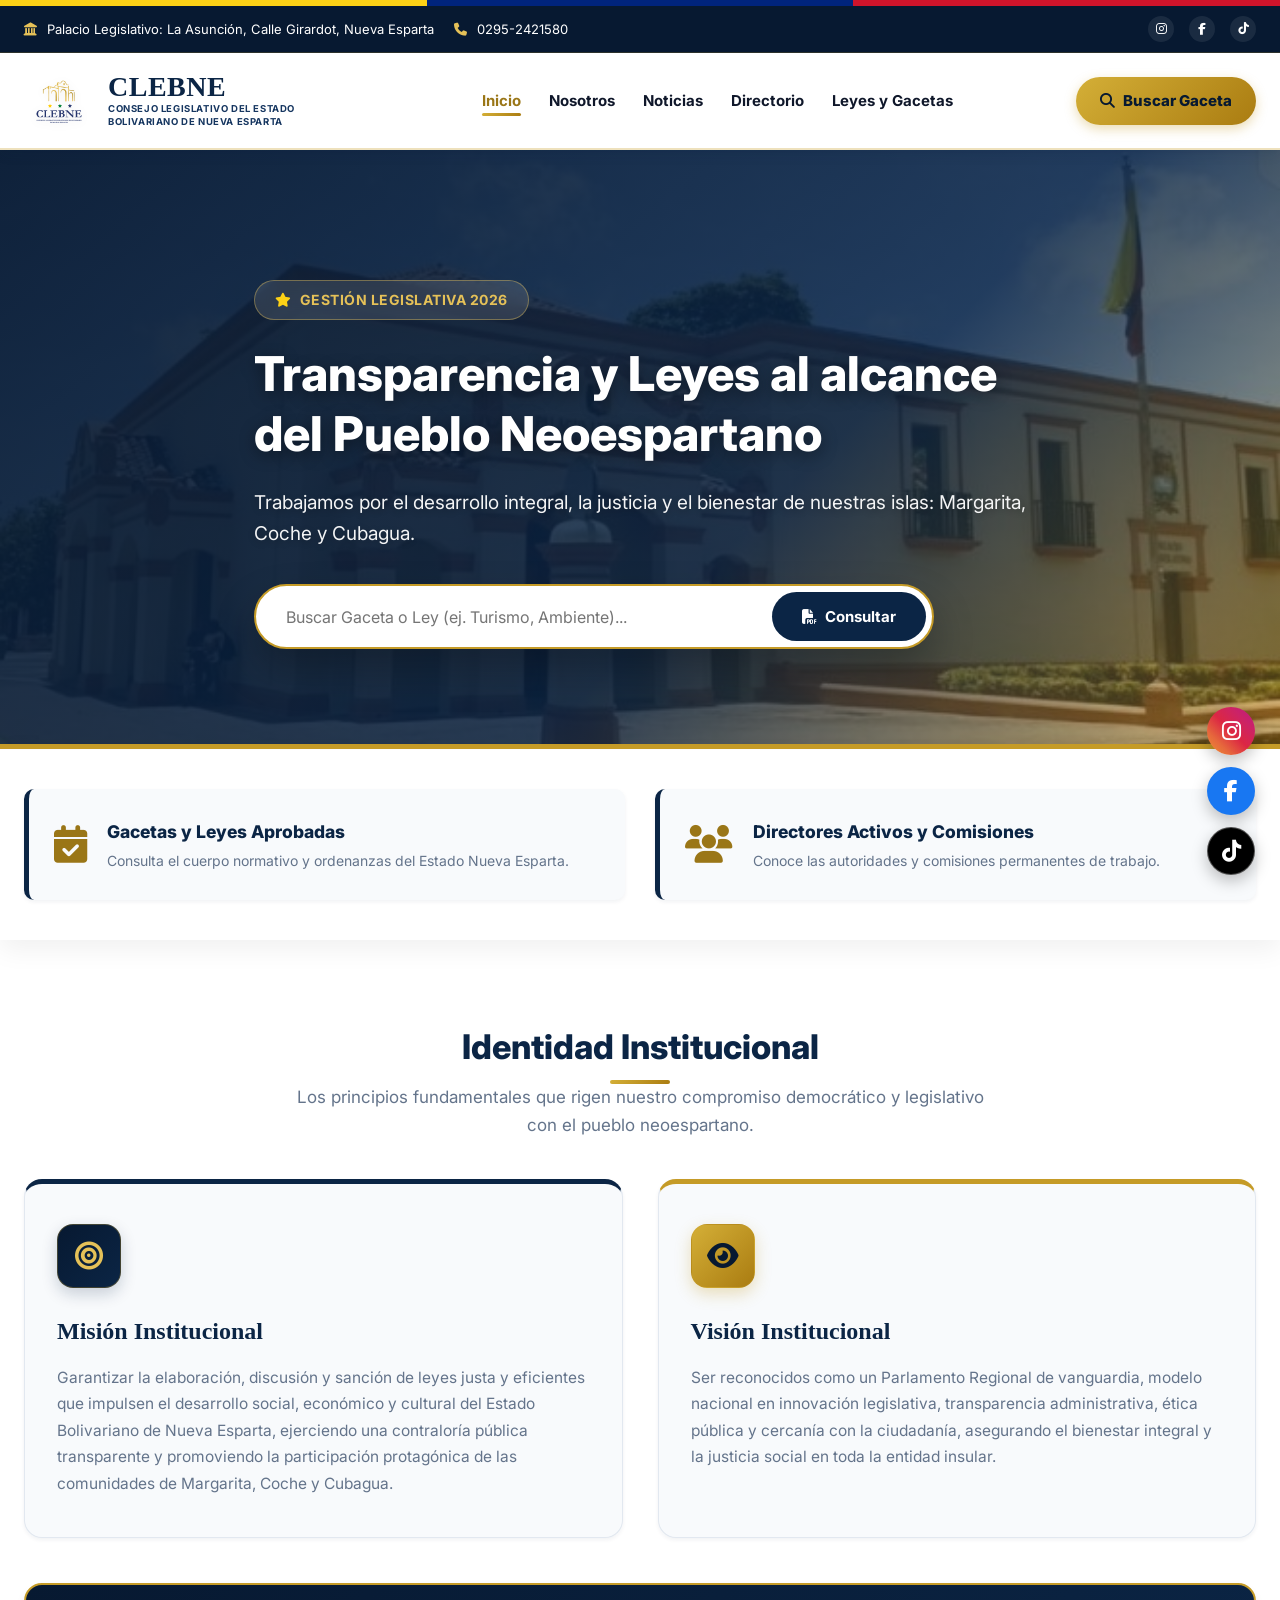
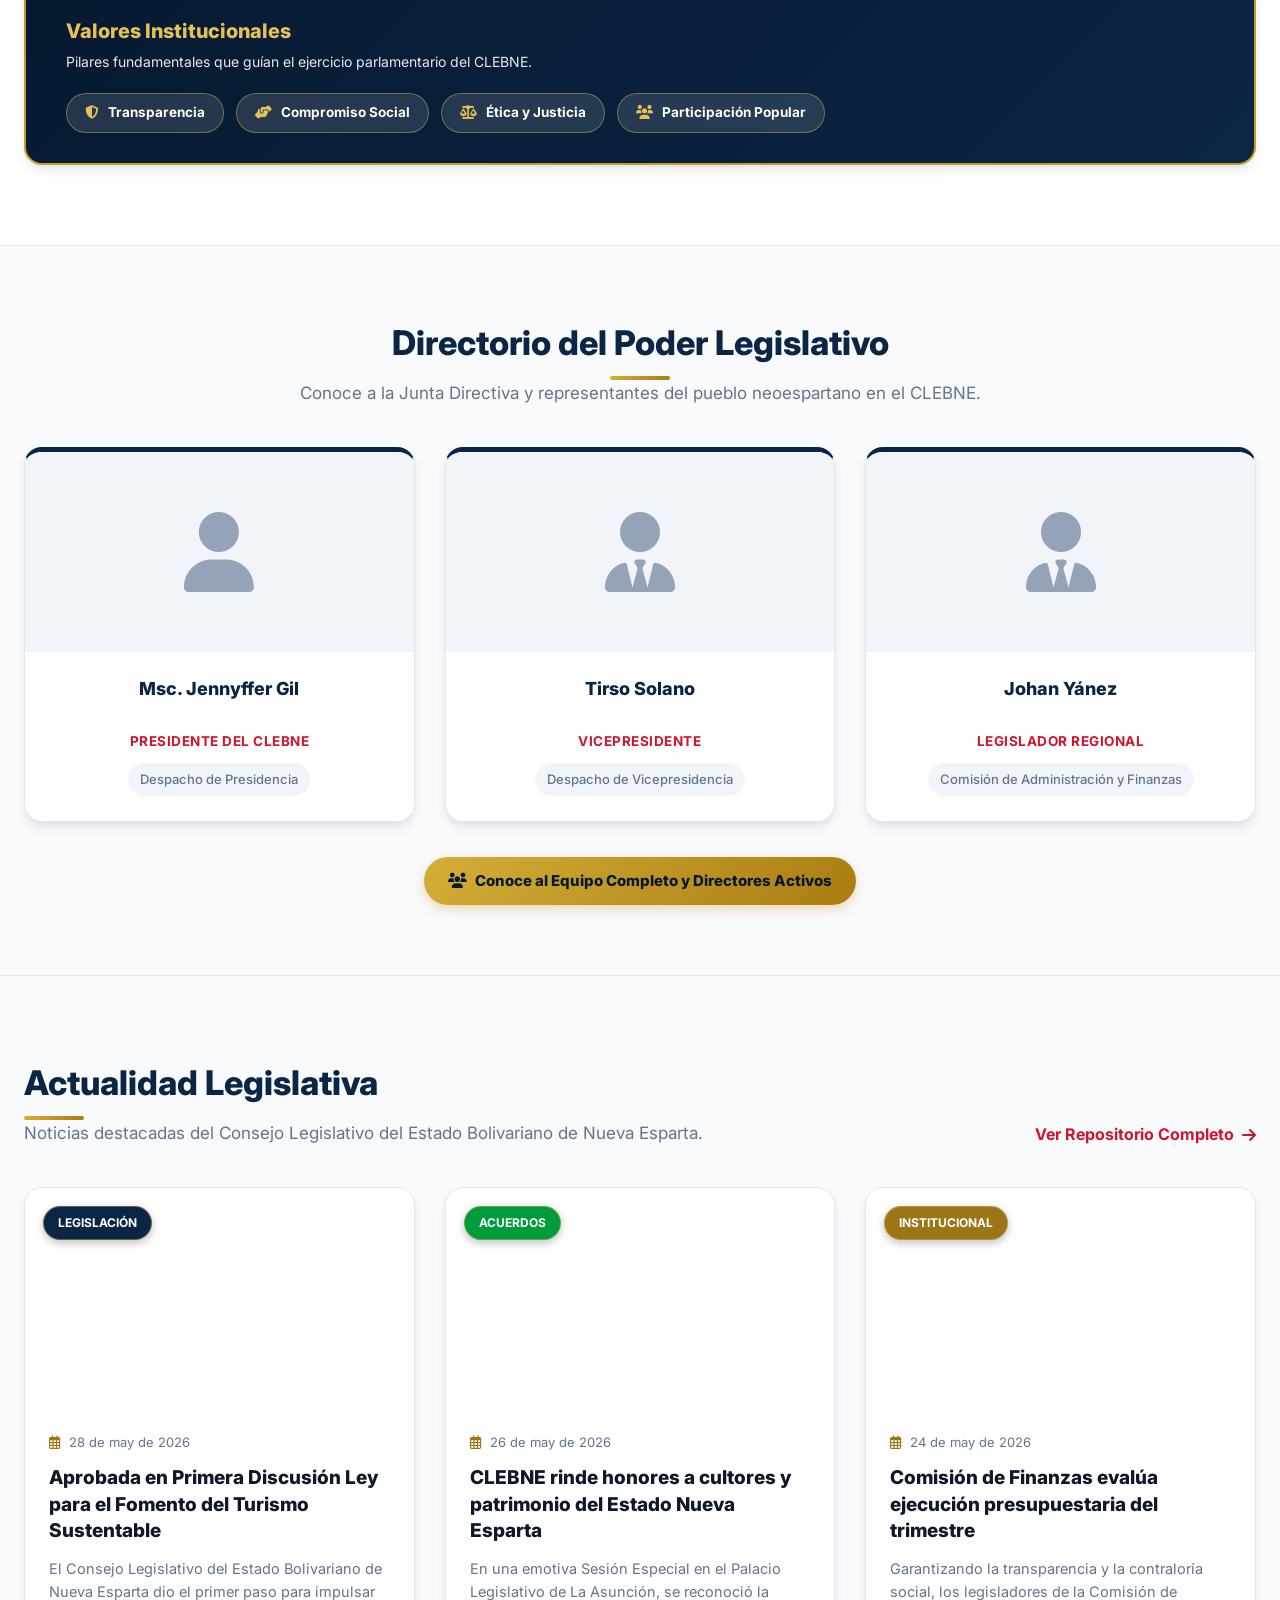
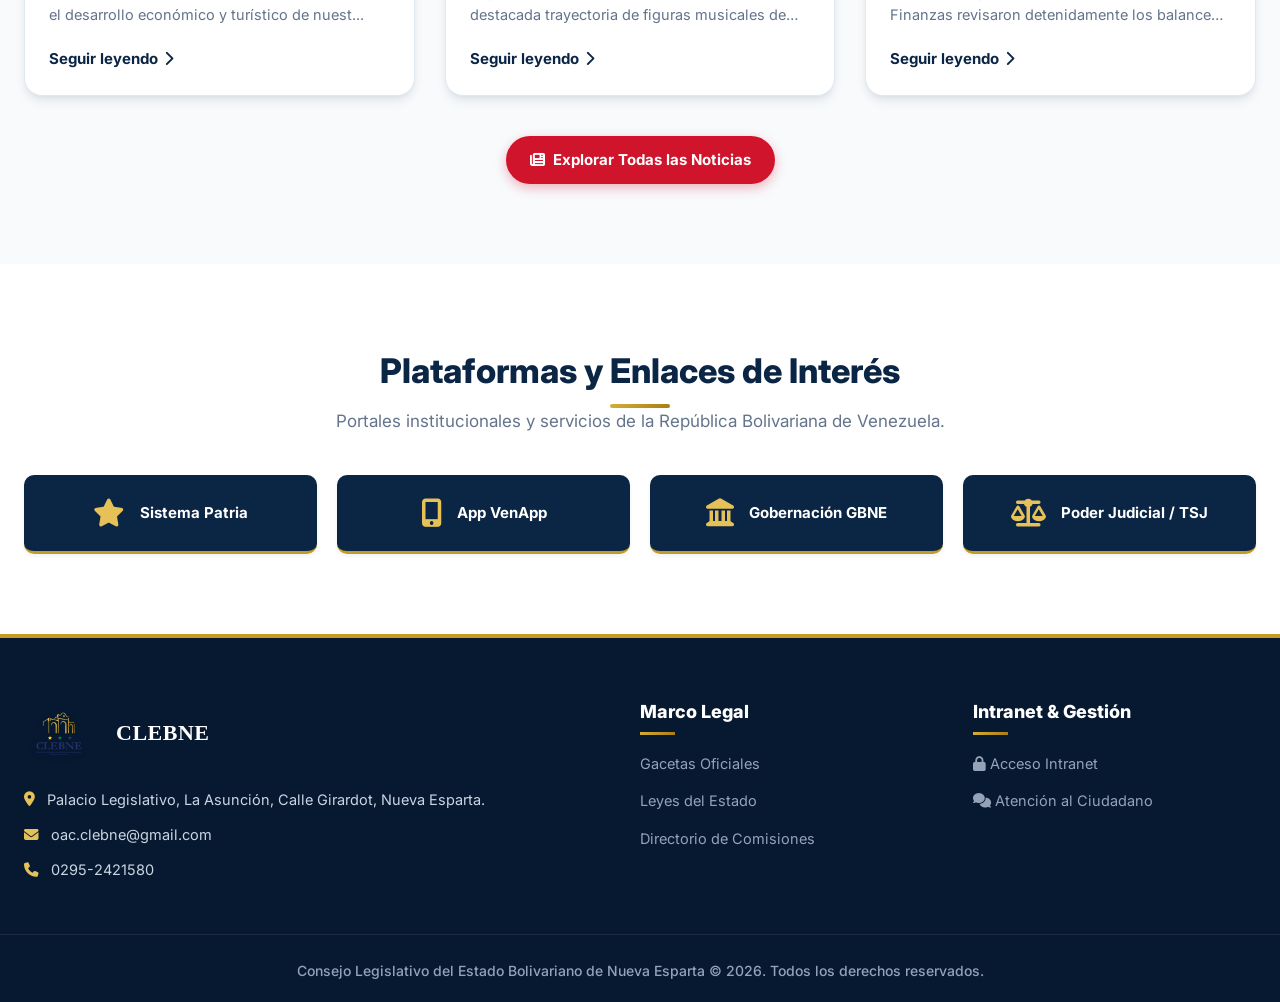
==== commit a0d9f93a: "Fix news excerpt rendering, strip raw HTML tags from card summaries, and remove empty leading whites" ====
--- a/index.html
+++ b/index.html
@@ -444,6 +444,19 @@
             });
         }
 
+        function createExcerpt(htmlContent, maxLen = 140) {
+            if (!htmlContent) return 'Sin descripción disponible...';
+            const temp = document.createElement('div');
+            temp.innerHTML = htmlContent;
+            const scripts = temp.getElementsByTagName('script');
+            while(scripts.length > 0) scripts[0].parentNode.removeChild(scripts[0]);
+            let text = (temp.textContent || temp.innerText || '').replace(/\s+/g, ' ').trim();
+            if (text.length > maxLen) {
+                return text.substring(0, maxLen).trim() + '...';
+            }
+            return text || 'Sin descripción disponible...';
+        }
+
         function renderNews() {
             const newsGrid = document.querySelector('.news-grid');
             if (!newsGrid) return;
@@ -478,7 +491,7 @@
                             <span><i class="far fa-calendar-alt"></i> ${fechaFormateada}</span>
                         </div>
                         <h3>${sanitizeHTML(item.title)}</h3>
-                        <p>${sanitizeHTML(item.content)}</p>
+                        <p>${createExcerpt(item.content, 140)}</p>
                         <a href="noticia.html?id=${item.id}" class="read-more">Seguir leyendo <i class="fas fa-chevron-right"></i></a>
                     </div>
                 `;
